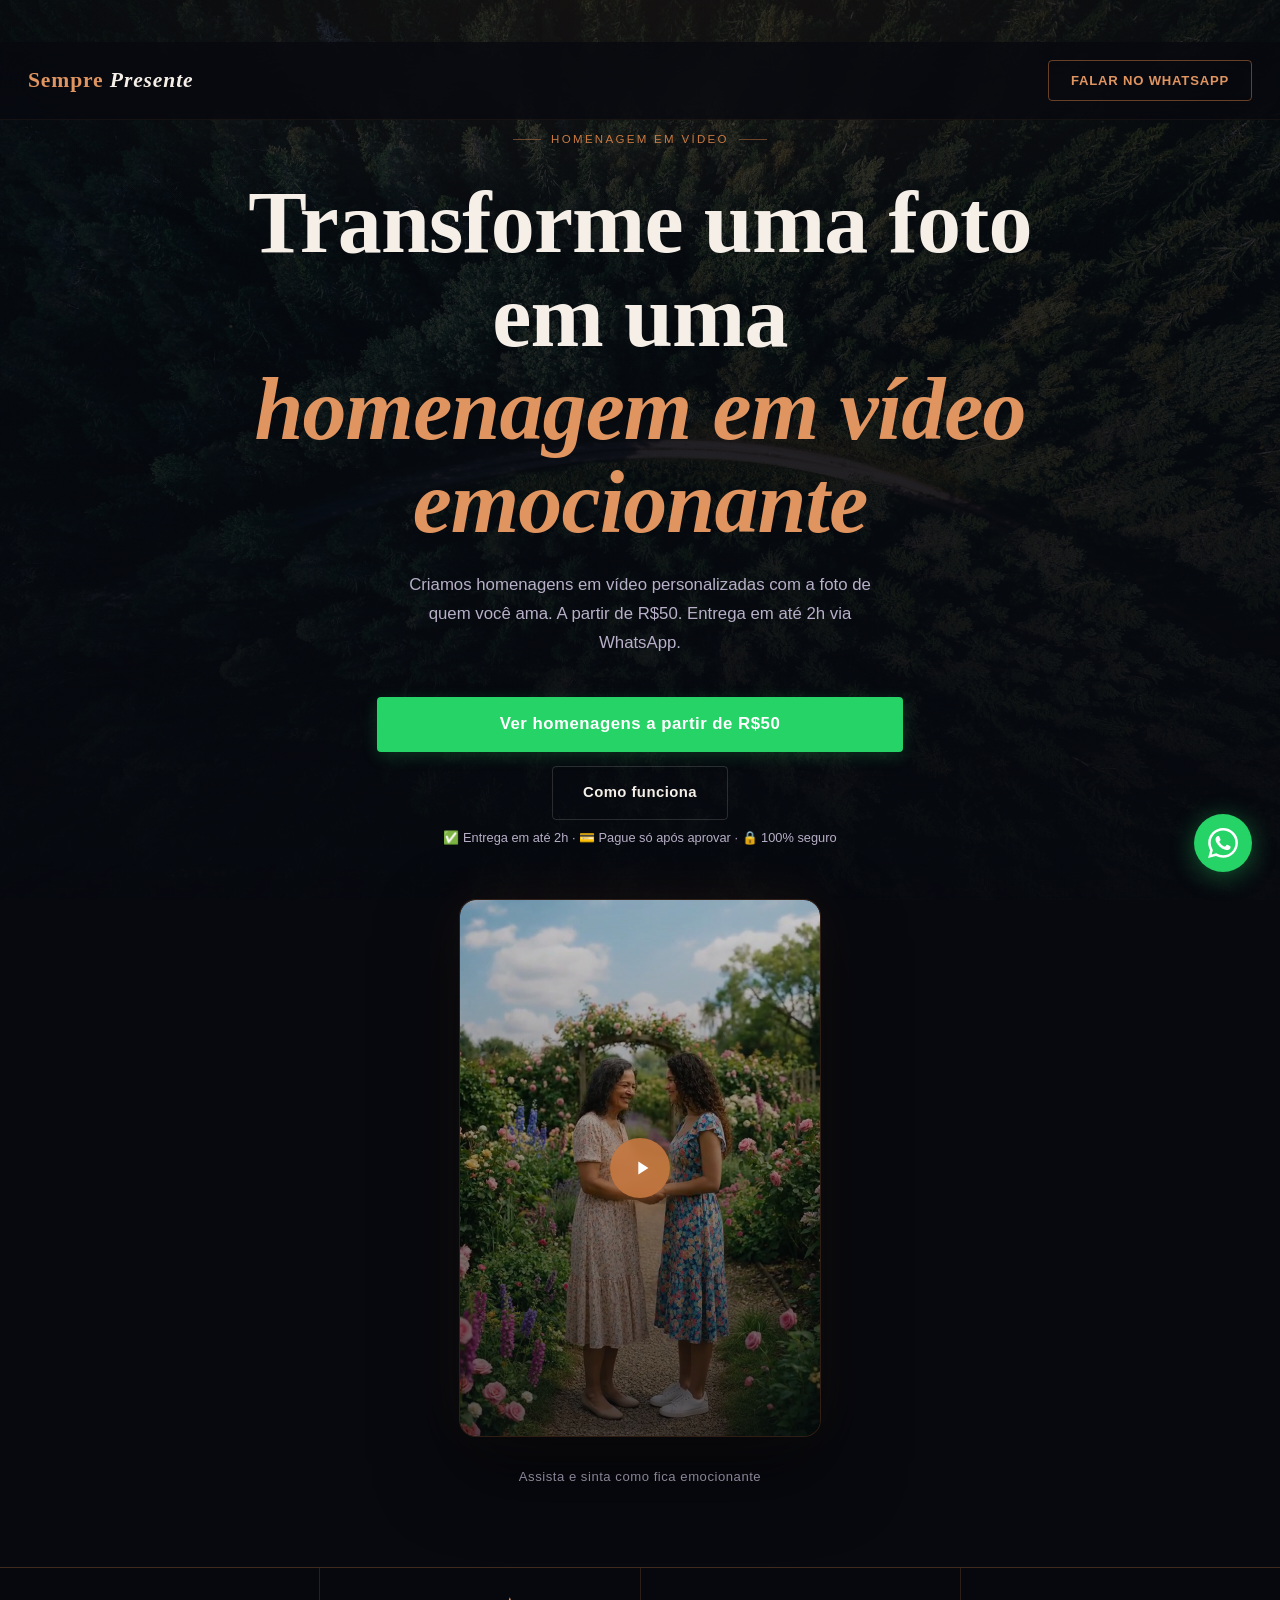
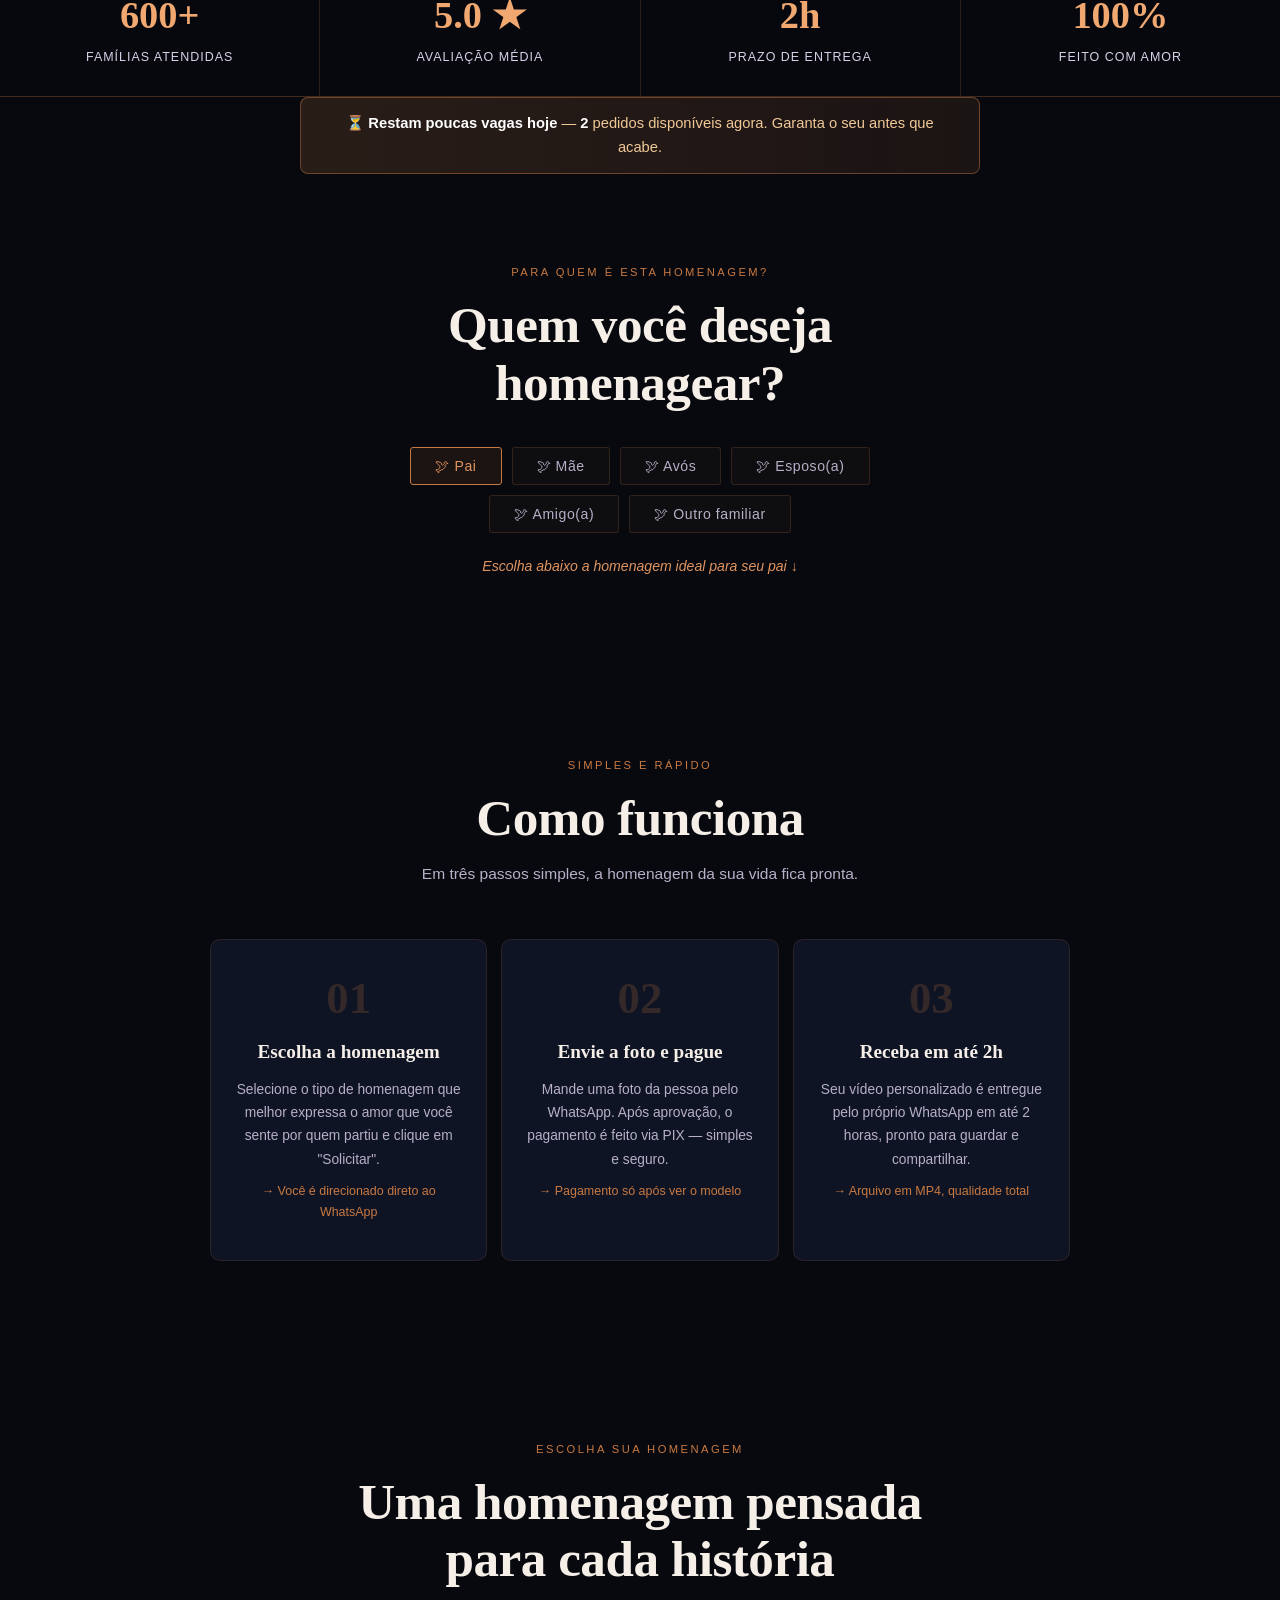
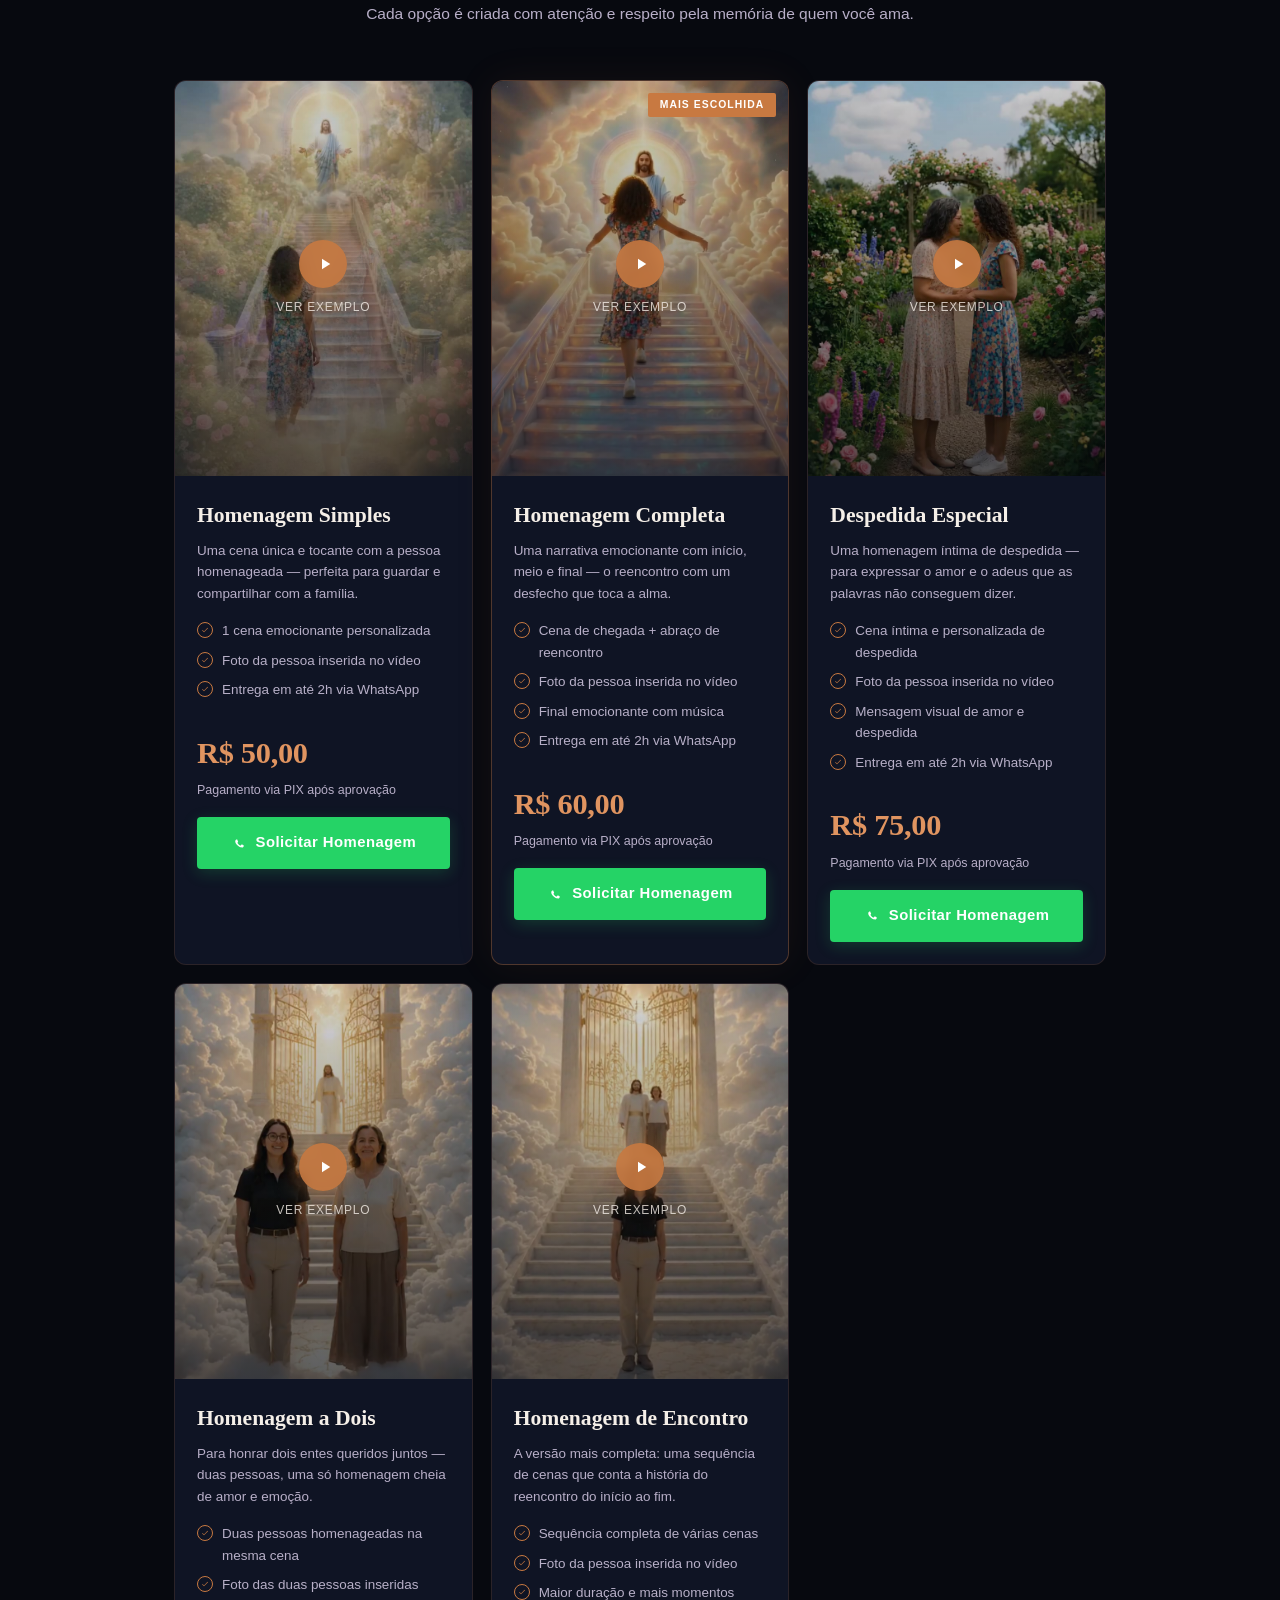
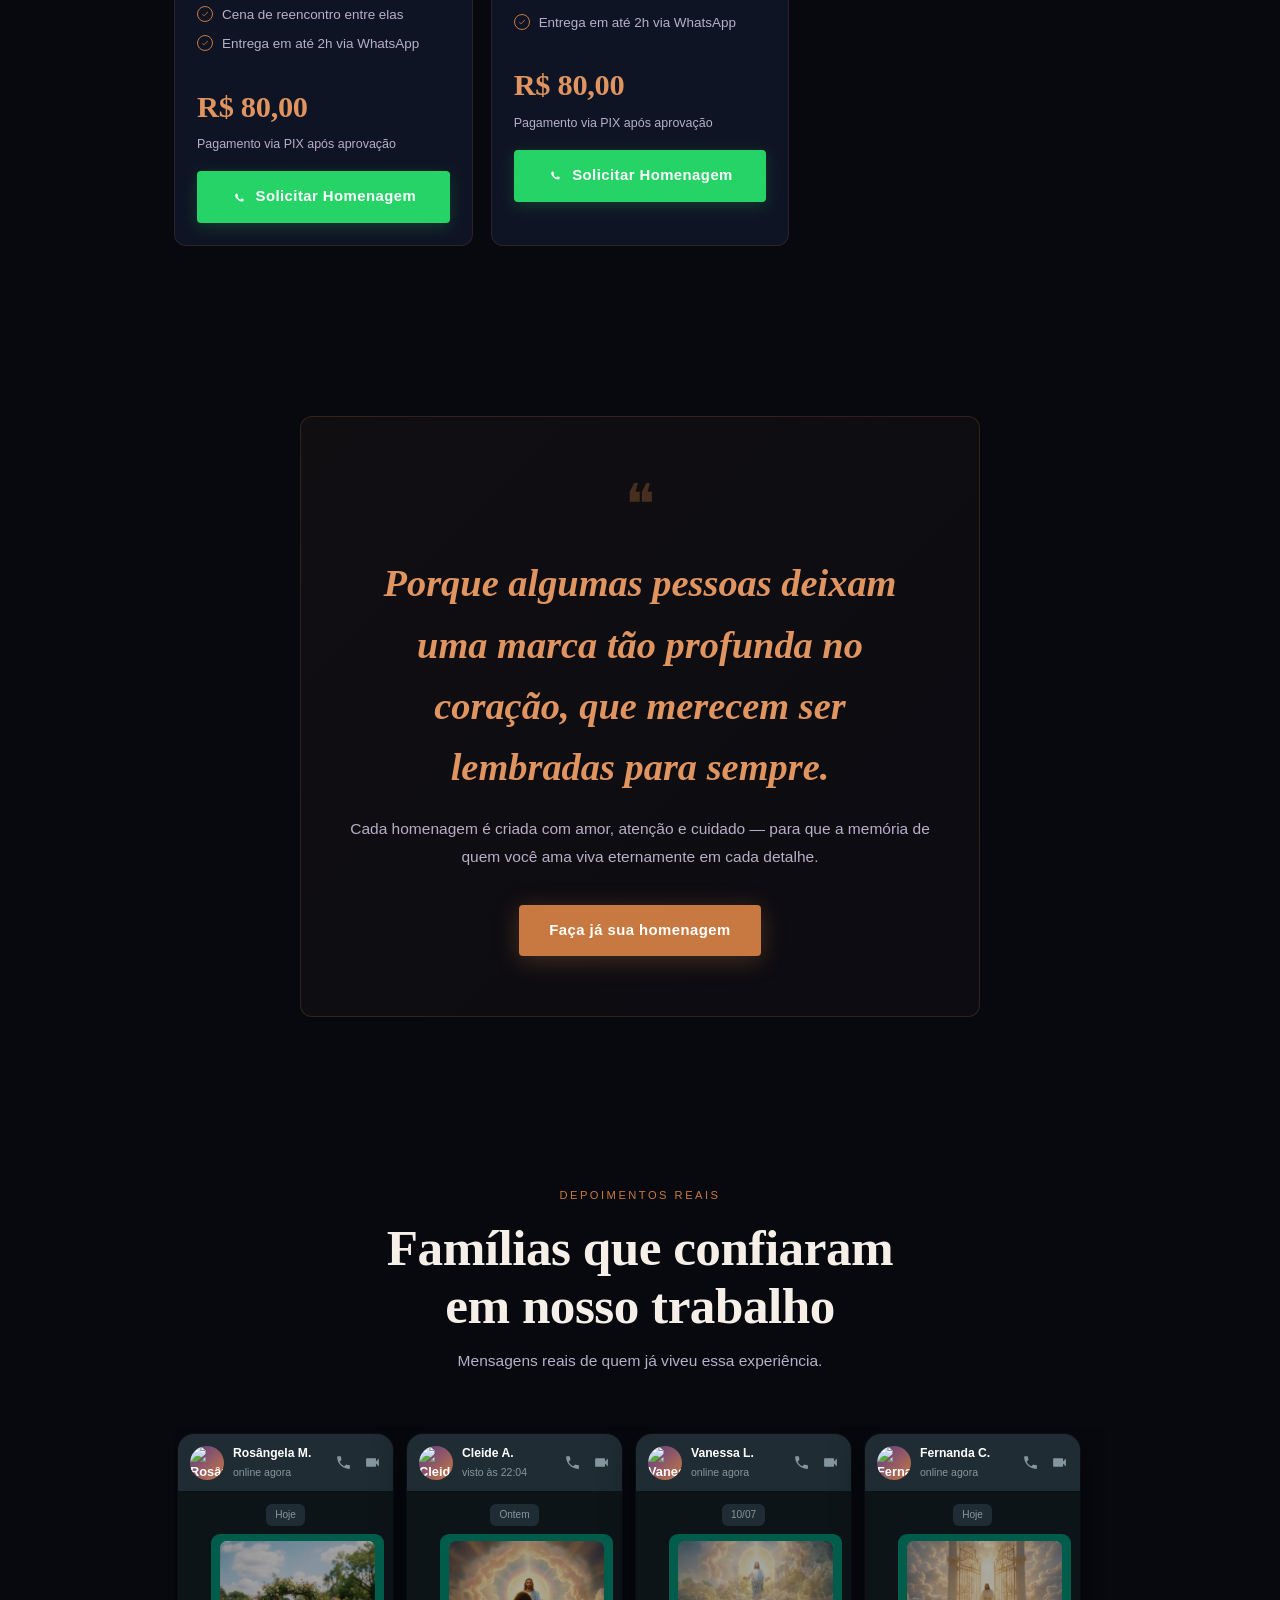
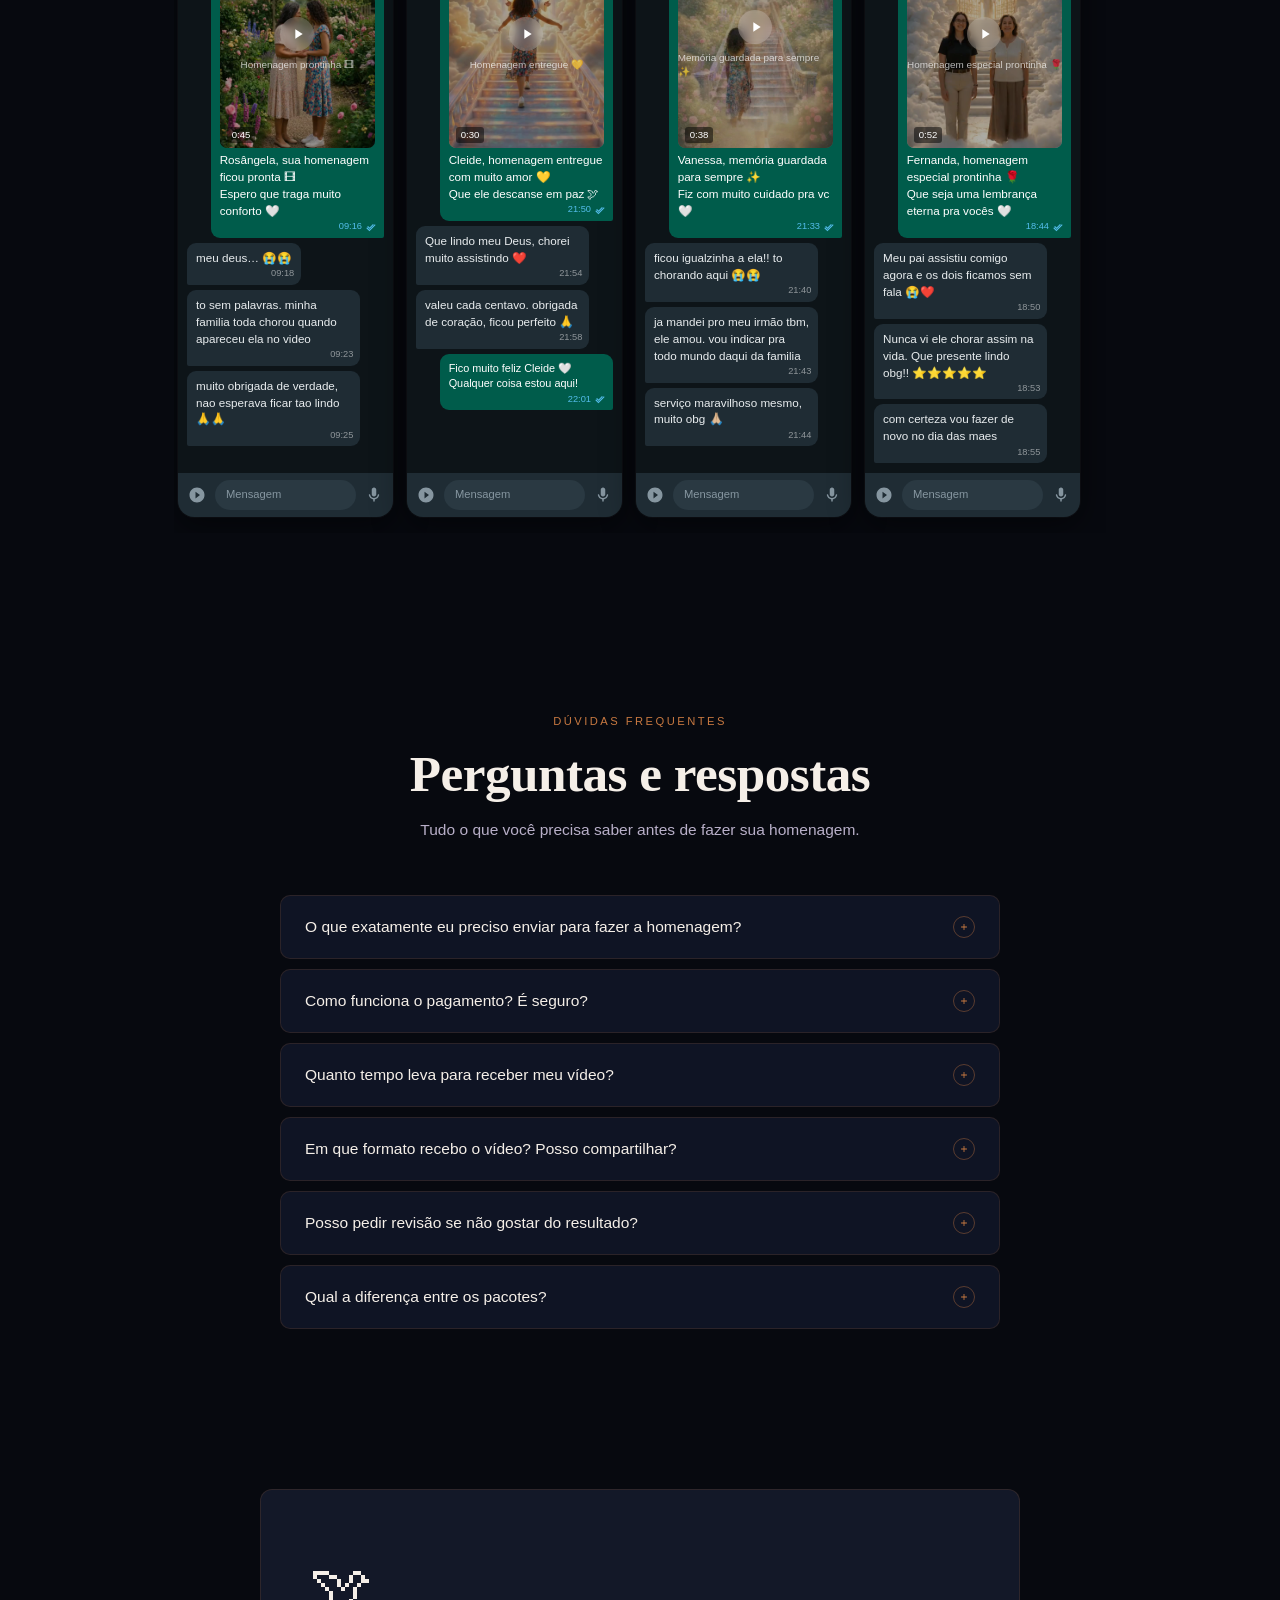
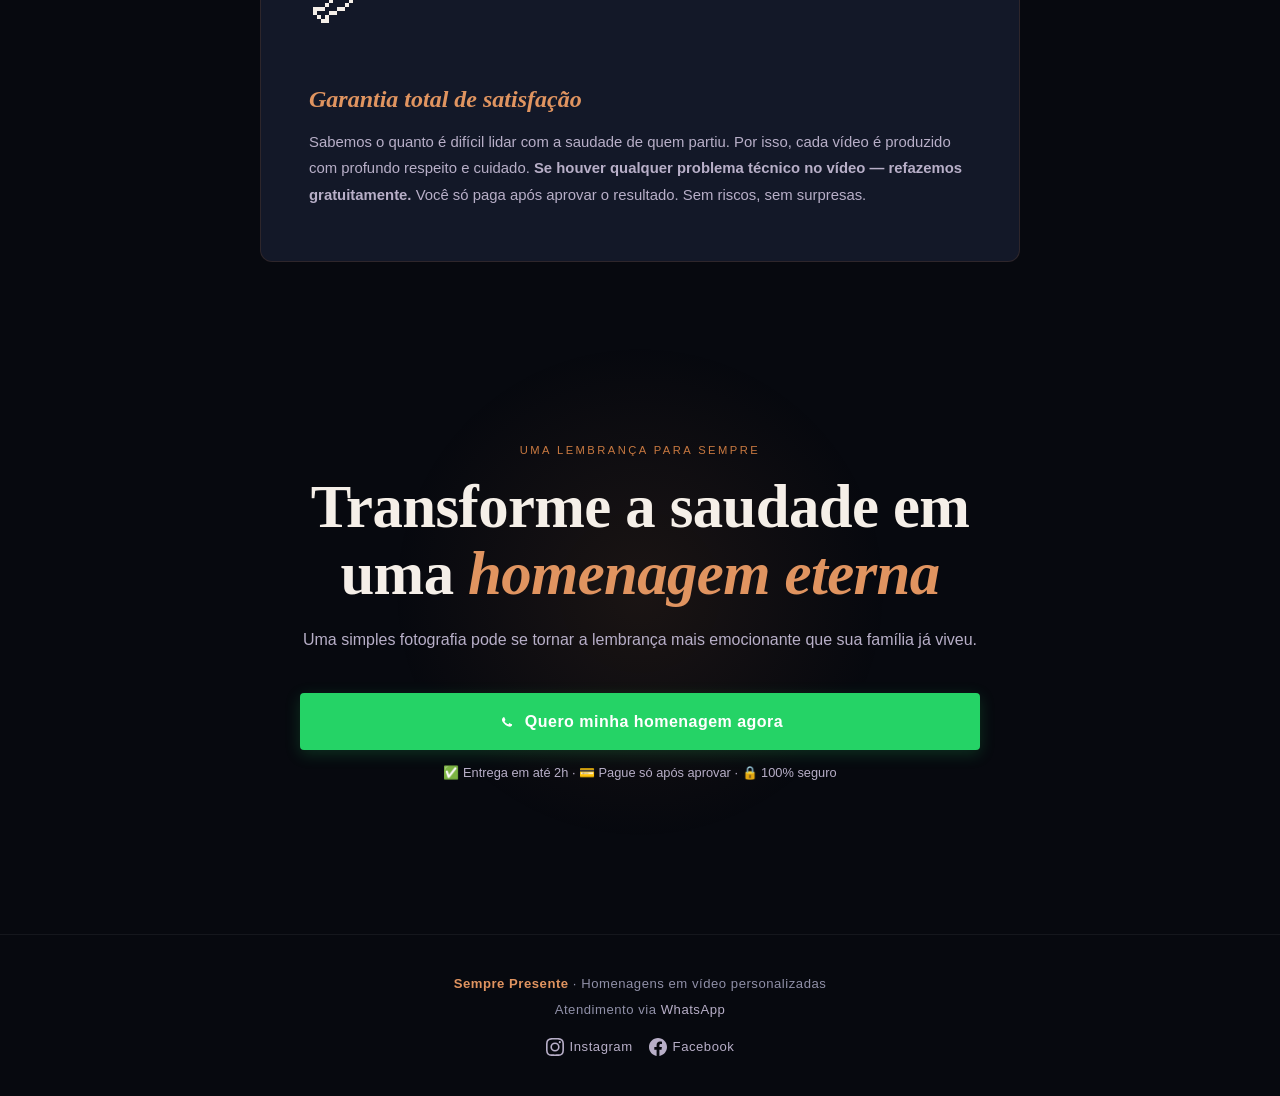
==== index.html @ eb13ff19 "Update site" ====
<!DOCTYPE html>
<html lang="pt-BR">
<head>
  <meta charset="UTF-8" />
  <meta name="viewport" content="width=device-width, initial-scale=1.0" />
  <title>Sempre Presente · Homenagens em Vídeo Personalizadas</title>
  <meta name="description" content="Transforme a saudade em uma homenagem em vídeo única e emocionante. Entregamos em até 2h via WhatsApp. Mais de 600 famílias atendidas. A partir de R$50." />

  <!-- Open Graph -->
  <meta property="og:type" content="website" />
  <meta property="og:url" content="https://iahomenagem.com.br/" />
  <meta property="og:title" content="Sempre Presente · Homenagens em Vídeo" />
  <meta property="og:description" content="Criamos homenagens em vídeo personalizadas para honrar quem você ama. Entrega em até 2h. A partir de R$50." />
  <meta property="og:image" content="https://iahomenagem.com.br/poster-hero.jpg" />
  <meta name="twitter:card" content="summary_large_image" />
  <meta property="og:locale" content="pt_BR" />
  <link rel="canonical" href="https://iahomenagem.com.br/" />
  <script type="application/ld+json">
  {
    "@context": "https://schema.org",
    "@type": "Service",
    "name": "Sempre Presente — Homenagens em Vídeo",
    "url": "https://iahomenagem.com.br/",
    "description": "Criamos homenagens em vídeo personalizadas com a foto de quem você ama. Entrega em até 2h via WhatsApp. A partir de R$25.",
    "provider": {
      "@type": "LocalBusiness",
      "name": "Sempre Presente",
      "url": "https://iahomenagem.com.br/",
      "telephone": "+5531973387655",
      "sameAs": [
        "https://www.instagram.com/iahomenagens",
        "https://www.facebook.com/share/1CLXRK8TRx/"
      ]
    },
    "areaServed": { "@type": "Country", "name": "BR" },
    "offers": {
      "@type": "AggregateOffer",
      "priceCurrency": "BRL",
      "lowPrice": "50",
      "highPrice": "40",
      "offerCount": "5"
    },
    "aggregateRating": {
      "@type": "AggregateRating",
      "ratingValue": "5.0",
      "reviewCount": "600"
    }
  }
  </script>
  <meta name="theme-color" content="#07090f" />

  <!-- Favicon SVG inline -->
  <link rel="icon" href="data:image/svg+xml,<svg xmlns='http://www.w3.org/2000/svg' viewBox='0 0 100 100'><text y='.9em' font-size='90'>🕊</text></svg>" />

  <!-- Fonts (auto-hospedadas, sem dependência externa) -->
  <link rel="stylesheet" href="fonts/fonts.css" />

  <style>
    *, *::before, *::after { box-sizing: border-box; margin: 0; padding: 0; }

    :root {
      --copper: #c87941;
      --copper-light: #e09460;
      --cream: #f5efe8;
      --muted: #b8afc8;
      --bg: #07090f;
      --card: #0f1424;
      --card2: #131828;
      --border: rgba(200,121,65,.15);
      --green: #25d366;
    }

    html { scroll-behavior: smooth; }

    body {
      background: var(--bg);
      color: var(--cream);
      font-family: 'DM Sans', sans-serif;
      line-height: 1.6;
      overflow-x: hidden;
    }

    /* ── BACKGROUND ── */
    body::before {
      content: '';
      position: fixed;
      inset: 0;
      background-image: url('bg-dawn.jpg');
      background-size: cover;
      background-position: center top;
      background-repeat: no-repeat;
      opacity: .45;
      pointer-events: none;
      z-index: 0;
    }

    body::after {
      content: '';
      position: fixed;
      inset: 0;
      background:
        radial-gradient(ellipse 100% 50% at 50% 0%, rgba(200,121,65,.08) 0%, transparent 60%),
        linear-gradient(to bottom, rgba(7,9,15,.35) 0%, rgba(7,9,15,.70) 50%, rgba(7,9,15,.92) 100%);
      pointer-events: none;
      z-index: 0;
    }

    @media (prefers-reduced-motion: reduce) {
      body::before { opacity: .3; }
      .fade-up { opacity: 1 !important; transform: none !important; transition: none !important; }
      canvas#bg-canvas { display: none; }
    }

    canvas#bg-canvas {
      position: fixed;
      inset: 0;
      z-index: 0;
      pointer-events: none;
      opacity: .6;
    }

    section, nav, footer { position: relative; z-index: 1; }

    .container { max-width: 980px; margin: 0 auto; padding: 0 24px; }

    /* ── NAV ── */
    nav {
      position: fixed;
      top: 42px; left: 0; right: 0;
      z-index: 100;
      padding: 18px 28px;
      display: flex;
      align-items: center;
      justify-content: space-between;
      background: rgba(7,9,15,.75);
      backdrop-filter: blur(20px);
      border-bottom: 1px solid rgba(200,121,65,.08);
    }

    .nav-logo {
      font-family: 'Cormorant Garamond', serif;
      font-size: 1.35rem;
      font-weight: 600;
      color: var(--copper-light);
      letter-spacing: .04em;
    }

    .nav-logo span { font-style: italic; color: var(--cream); }

    .nav-cta {
      background: transparent;
      color: var(--copper-light);
      border: 1.5px solid rgba(200,121,65,.5);
      font-weight: 600;
      font-size: .82rem;
      padding: 9px 22px;
      border-radius: 4px;
      text-decoration: none;
      letter-spacing: .06em;
      text-transform: uppercase;
      transition: all .2s;
      font-family: 'DM Sans', sans-serif;
    }

    .nav-cta:hover { background: var(--copper); color: #fff; border-color: var(--copper); }

    /* ── HERO ── */
    #hero {
      min-height: 100vh;
      display: flex;
      flex-direction: column;
      align-items: center;
      justify-content: center;
      text-align: center;
      padding: 130px 24px 80px;
    }

    .eyebrow {
      display: inline-flex;
      align-items: center;
      gap: 10px;
      font-size: .72rem;
      font-weight: 500;
      letter-spacing: .2em;
      text-transform: uppercase;
      color: var(--copper);
      margin-bottom: 28px;
    }

    .eyebrow::before, .eyebrow::after {
      content: '';
      width: 28px; height: 1px;
      background: var(--copper);
      opacity: .5;
    }

    #hero h1 {
      font-family: 'Cormorant Garamond', serif;
      font-size: clamp(3rem, 8vw, 5.5rem);
      font-weight: 700;
      line-height: 1.06;
      max-width: 820px;
      color: var(--cream);
      letter-spacing: -.01em;
    }

    #hero h1 em { font-style: italic; color: var(--copper-light); }

    #hero .subtitle {
      margin-top: 22px;
      color: var(--muted);
      font-size: 1.05rem;
      max-width: 480px;
      font-weight: 300;
      line-height: 1.7;
    }

    .hero-actions {
      display: flex;
      gap: 14px;
      flex-wrap: wrap;
      justify-content: center;
      margin-top: 40px;
    }

    .btn {
      display: inline-flex;
      align-items: center;
      gap: 8px;
      padding: 14px 30px;
      border-radius: 4px;
      font-size: .93rem;
      font-weight: 600;
      cursor: pointer;
      text-decoration: none;
      text-align: center;
      transition: all .22s;
      border: none;
      font-family: 'DM Sans', sans-serif;
      letter-spacing: .03em;
    }

    .btn-primary {
      background: var(--copper);
      color: #fff;
      box-shadow: 0 4px 24px rgba(200,121,65,.3);
    }

    .btn-primary:hover {
      background: var(--copper-light);
      transform: translateY(-2px);
      box-shadow: 0 8px 32px rgba(200,121,65,.45);
    }

    .btn-ghost {
      background: transparent;
      color: var(--cream);
      border: 1px solid rgba(245,239,232,.15);
    }

    .btn-ghost:hover {
      border-color: var(--copper);
      color: var(--copper-light);
      transform: translateY(-2px);
    }

    .btn-green {
      background: var(--green);
      color: #fff;
      width: 100%;
      justify-content: center;
      box-shadow: 0 4px 16px rgba(37,211,102,.2);
    }

    .btn-green:hover { filter: brightness(1.1); transform: translateY(-2px); }

    /* ── HERO VIDEO ── */
    .hero-video-wrap {
      position: relative;
      width: 100%;
      max-width: 360px;
      margin: 52px auto 16px;
      border-radius: 16px;
      overflow: hidden;
      cursor: pointer;
      box-shadow:
        0 0 0 1px rgba(200,121,65,.2),
        0 32px 80px rgba(0,0,0,.6),
        0 0 60px rgba(200,121,65,.1);
      transition: transform .3s, box-shadow .3s;
    }

    .hero-video-wrap:hover {
      transform: scale(1.02);
      box-shadow:
        0 0 0 1px rgba(200,121,65,.35),
        0 40px 100px rgba(0,0,0,.7),
        0 0 80px rgba(200,121,65,.18);
    }

    .hero-video-wrap video { width: 100%; display: block; border-radius: 16px; }

    /* ── VIDEO PLAYER ── */
    .pkg-video-wrap, .hero-video-wrap { position: relative; }

    .vid-overlay {
      position: absolute;
      inset: 0;
      display: flex;
      flex-direction: column;
      align-items: center;
      justify-content: center;
      background: linear-gradient(to top, rgba(7,9,15,.65) 0%, rgba(0,0,0,.15) 100%);
      border-radius: inherit;
      transition: opacity .3s;
    }

    .pkg-video-wrap.playing .vid-overlay,
    .hero-video-wrap.playing .vid-overlay { opacity: 0; pointer-events: none; }

    .play-btn {
      width: 60px; height: 60px;
      background: rgba(200,121,65,.9);
      border-radius: 50%;
      display: flex; align-items: center; justify-content: center;
      box-shadow: 0 4px 24px rgba(200,121,65,.5);
      transition: transform .2s, background .2s;
      backdrop-filter: blur(4px);
    }

    .play-btn:hover { background: var(--copper-light); transform: scale(1.1); }
    .play-btn svg { width: 22px; height: 22px; fill: #fff; margin-left: 3px; }
    .pkg-video-wrap .play-btn { width: 48px; height: 48px; }
    .pkg-video-wrap .play-btn svg { width: 18px; }

    .vid-label-text {
      color: rgba(245,239,232,.8);
      font-size: .75rem;
      margin-top: 10px;
      font-weight: 500;
      letter-spacing: .06em;
      text-transform: uppercase;
    }

    .video-caption { color: var(--muted); font-size: .82rem; margin-top: 14px; letter-spacing: .04em; }

    /* ── STATS ── */
    .stats-bar {
      display: flex;
      align-items: center;
      justify-content: center;
      flex-wrap: wrap;
      border-top: 1px solid rgba(200,121,65,.3);
      border-bottom: 1px solid rgba(200,121,65,.3);
      background: rgba(7,9,15,.85);
    }

    .stat-item {
      flex: 1;
      min-width: 120px;
      padding: 28px 20px;
      text-align: center;
      border-right: 1px solid rgba(200,121,65,.2);
    }

    .stat-item:last-child { border-right: none; }

    .stat-num {
      font-family: 'Cormorant Garamond', serif;
      font-size: 2.4rem;
      font-weight: 700;
      color: #f0a870;
      display: block;
      line-height: 1;
      margin-bottom: 8px;
    }

    .stat-label { font-size: .78rem; color: #d8d0e8; letter-spacing: .08em; text-transform: uppercase; font-weight: 500; }

    /* ── SECTION LABELS ── */
    .s-label {
      font-size: .7rem;
      font-weight: 500;
      letter-spacing: .22em;
      text-transform: uppercase;
      color: var(--copper);
      margin-bottom: 14px;
      display: block;
    }

    .s-title {
      font-family: 'Cormorant Garamond', serif;
      font-size: clamp(2rem, 5vw, 3.2rem);
      font-weight: 700;
      color: var(--cream);
      line-height: 1.12;
      letter-spacing: -.01em;
    }

    .s-sub {
      color: var(--muted);
      font-size: .97rem;
      margin-top: 14px;
      font-weight: 300;
      line-height: 1.7;
    }

    /* ── WHO ── */
    #quem { padding: 90px 24px; text-align: center; }

    .cat-grid {
      display: flex;
      flex-wrap: wrap;
      justify-content: center;
      gap: 10px;
      max-width: 560px;
      margin: 36px auto 0;
    }

    .cat-btn {
      border: 1px solid rgba(200,121,65,.2);
      background: rgba(200,121,65,.04);
      color: var(--muted);
      border-radius: 3px;
      padding: 10px 24px;
      font-size: .88rem;
      font-weight: 500;
      cursor: pointer;
      display: flex; align-items: center; gap: 7px;
      transition: all .2s;
      font-family: 'DM Sans', sans-serif;
      letter-spacing: .04em;
    }

    .cat-btn:hover, .cat-btn.active {
      border-color: var(--copper);
      background: rgba(200,121,65,.1);
      color: var(--copper-light);
    }

    .cat-hint {
      margin-top: 22px;
      font-size: .88rem;
      color: var(--copper-light);
      font-style: italic;
      min-height: 1.4em;
      transition: opacity .3s;
    }

    /* ── URGENCY ── */
    .urgency-bar {
      background: linear-gradient(90deg, rgba(200,121,65,.18), rgba(200,121,65,.10));
      border: 1px solid rgba(200,121,65,.45);
      border-radius: 8px;
      padding: 14px 24px;
      text-align: center;
      margin: 0 24px 0;
      max-width: 680px;
      margin-left: auto;
      margin-right: auto;
    }

    .urgency-bar p {
      font-size: .92rem;
      color: #f0c898;
      font-weight: 500;
    }

    .urgency-bar p span { color: #ffffff; font-weight: 700; }

    /* ── PACKAGES ── */
    #homenagens { padding: 90px 24px; }

    .packages-grid {
      display: grid;
      grid-template-columns: repeat(auto-fit, minmax(255px, 1fr));
      gap: 18px;
      max-width: 980px;
      margin: 52px auto 0;
    }

    .pkg-card {
      background: var(--card);
      border: 1px solid var(--border);
      border-radius: 12px;
      overflow: hidden;
      display: flex; flex-direction: column;
      transition: all .3s;
      position: relative;
    }

    .pkg-card:hover {
      transform: translateY(-5px);
      box-shadow: 0 20px 60px rgba(0,0,0,.5), 0 0 0 1px rgba(200,121,65,.25);
      border-color: rgba(200,121,65,.3);
    }

    .pkg-card.featured {
      border-color: rgba(200,121,65,.35);
      box-shadow: 0 0 40px rgba(200,121,65,.08);
    }

    .pkg-badge {
      position: absolute;
      top: 12px; right: 12px;
      background: var(--copper);
      color: #fff;
      font-size: .65rem;
      font-weight: 600;
      letter-spacing: .1em;
      text-transform: uppercase;
      padding: 4px 12px;
      border-radius: 2px;
      z-index: 2;
    }

    .pkg-video-wrap {
      width: 100%;
      aspect-ratio: 3/4;
      overflow: hidden;
      cursor: pointer;
    }

    .pkg-video-wrap video {
      width: 100%; height: 100%;
      object-fit: cover;
      display: block;
      transition: transform .4s;
    }

    .pkg-card:hover .pkg-video-wrap video { transform: scale(1.04); }

    .pkg-body { padding: 22px; flex: 1; display: flex; flex-direction: column; }

    .pkg-body h3 {
      font-family: 'Cormorant Garamond', serif;
      font-size: 1.35rem;
      font-weight: 700;
      margin-bottom: 7px;
      color: var(--cream);
    }

    .pkg-body .desc { color: var(--muted); font-size: .84rem; margin-bottom: 16px; font-weight: 300; line-height: 1.6; }

    .features { list-style: none; margin-bottom: 20px; }

    .features li {
      font-size: .84rem;
      color: #b8b0c8;
      display: flex; align-items: flex-start; gap: 9px;
      margin-bottom: 8px;
    }

    .check-icon {
      width: 16px; height: 16px;
      border: 1.5px solid var(--copper);
      border-radius: 50%;
      display: flex; align-items: center; justify-content: center;
      flex-shrink: 0;
      margin-top: 2px;
    }

    .check-icon svg { width: 8px; height: 8px; fill: var(--copper); }

    .price {
      font-family: 'Cormorant Garamond', serif;
      font-size: 1.9rem;
      font-weight: 700;
      color: var(--copper-light);
      margin-bottom: 4px;
      letter-spacing: -.01em;
    }

    .price span { font-size: 1.9rem !important; font-weight: 700 !important; color: var(--copper-light) !important; vertical-align: baseline !important; }

    .price-old {
      font-size: 1rem;
      color: var(--muted);
      text-decoration: line-through;
      margin-bottom: 2px;
    }

    .promo-badge {
      display: inline-block;
      background: #e53e3e;
      color: #fff;
      font-size: .7rem;
      font-weight: 700;
      letter-spacing: .05em;
      padding: 2px 8px;
      border-radius: 4px;
      margin-bottom: 6px;
      text-transform: uppercase;
    }

    .price-note { font-size: .78rem; color: var(--muted); margin-bottom: 16px; }

    /* ── PROMO BAR ── */
    .promo-bar {
      background: linear-gradient(90deg, #c0392b, #e74c3c);
      color: #fff;
      text-align: center;
      padding: 10px 16px;
      font-size: .88rem;
      font-weight: 600;
      letter-spacing: .02em;
      position: sticky;
      top: 0;
      z-index: 200;
    }
    .promo-bar span { font-weight: 800; text-decoration: underline; }

    /* ── PROMISE ── */
    #promessa { padding: 80px 24px; }

    .promise-box {
      border: 1px solid rgba(200,121,65,.2);
      border-radius: 12px;
      padding: 60px 48px;
      max-width: 680px;
      margin: 0 auto;
      text-align: center;
      background: linear-gradient(135deg, rgba(200,121,65,.05), rgba(201,123,123,.03));
    }

    .promise-box .ornament {
      font-family: 'Cormorant Garamond', serif;
      font-size: 3.5rem;
      color: var(--copper);
      opacity: .3;
      line-height: 1;
      margin-bottom: 20px;
    }

    .promise-box h2 {
      font-family: 'Cormorant Garamond', serif;
      font-size: clamp(1.6rem, 4vw, 2.4rem);
      font-weight: 700;
      color: var(--copper-light);
      font-style: italic;
      margin-bottom: 16px;
    }

    .promise-box p { color: var(--muted); font-size: .97rem; margin-bottom: 34px; line-height: 1.8; font-weight: 300; }

    /* ── TESTIMONIALS ── */
    #depoimentos { padding: 90px 24px; }

    .testi-track {
      display: flex;
      gap: 14px;
      overflow-x: auto;
      padding: 8px 4px 16px;
      scroll-snap-type: x mandatory;
      -webkit-overflow-scrolling: touch;
      max-width: 980px;
      margin: 52px auto 0;
    }

    .testi-track::-webkit-scrollbar { height: 2px; }
    .testi-track::-webkit-scrollbar-track { background: rgba(255,255,255,.03); }
    .testi-track::-webkit-scrollbar-thumb { background: var(--copper); border-radius: 2px; }

    /* ── WA MOCKUP ── */
    .wa-mock {
      background: #0b1114;
      border-radius: 16px;
      overflow: hidden;
      flex: 0 0 215px;
      scroll-snap-align: start;
      display: flex; flex-direction: column;
      font-family: 'Segoe UI', sans-serif;
      box-shadow: 0 8px 32px rgba(0,0,0,.5), 0 0 0 1px rgba(255,255,255,.04);
      transition: transform .3s;
    }

    .wa-mock:hover { transform: translateY(-4px); }

    .wa-header {
      background: #1f2c34;
      padding: 10px 12px;
      display: flex; align-items: center; gap: 9px;
    }

    .wa-avatar {
      width: 34px; height: 34px;
      border-radius: 50%;
      background: linear-gradient(135deg, #5a3a8a, #c87941);
      display: flex; align-items: center; justify-content: center;
      font-size: .8rem; font-weight: 700; color: #fff;
      flex-shrink: 0;
      overflow: hidden;
    }
    .wa-avatar img { width: 100%; height: 100%; object-fit: cover; display: block; }

    .wa-header-info { flex: 1; min-width: 0; }
    .wa-name { font-size: .76rem; font-weight: 700; color: #fff; white-space: nowrap; overflow: hidden; text-overflow: ellipsis; }
    .wa-status { font-size: .66rem; color: #8696a0; }
    .wa-header-icons { display: flex; gap: 12px; }
    .wa-header-icons svg { width: 17px; height: 17px; fill: #8696a0; }

    .wa-body {
      background: #0d1418;
      flex: 1;
      padding: 10px 9px;
      display: flex; flex-direction: column;
      gap: 5px;
    }

    .wa-date-divider {
      text-align: center;
      font-size: .63rem;
      color: #8696a0;
      background: #1f2c34;
      border-radius: 6px;
      padding: 3px 9px;
      align-self: center;
      margin: 3px 0;
    }

    .wa-bubble {
      max-width: 88%;
      padding: 7px 9px 18px;
      border-radius: 9px;
      font-size: .73rem;
      line-height: 1.45;
      position: relative;
      word-break: break-word;
    }

    .wa-bubble.sent { background: #005c4b; color: #fff; align-self: flex-end; border-bottom-right-radius: 2px; }
    .wa-bubble.recv { background: #1f2c34; color: #e9edef; align-self: flex-start; border-bottom-left-radius: 2px; }

    .wa-time {
      position: absolute;
      bottom: 4px; right: 7px;
      font-size: .58rem;
      color: rgba(255,255,255,.5);
      display: flex; align-items: center; gap: 2px;
    }

    .wa-bubble.sent .wa-time { color: #53bdeb; }
    .wa-check { width: 13px; height: 13px; fill: #53bdeb; }

    .wa-video-thumb {
      width: 100%;
      aspect-ratio: 9/12;
      background: #1a2a35;
      background-size: cover;
      background-position: center;
      border-radius: 7px;
      display: flex; flex-direction: column;
      align-items: center; justify-content: center;
      margin-bottom: 4px;
      position: relative;
      overflow: hidden;
    }

    .wa-video-thumb::after {
      content: '';
      position: absolute;
      inset: 0;
      background: rgba(0,0,0,.32);
      border-radius: 7px;
    }

    .wa-video-thumb .play-icon,
    .wa-video-thumb .vid-label,
    .wa-video-thumb .vid-duration { position: relative; z-index: 1; }

    .wa-video-thumb .play-icon {
      width: 34px; height: 34px;
      background: rgba(255,255,255,.2);
      border-radius: 50%;
      display: flex; align-items: center; justify-content: center;
      backdrop-filter: blur(4px);
    }

    .wa-video-thumb .play-icon svg { width: 16px; height: 16px; fill: #fff; margin-left: 2px; }
    .wa-video-thumb .vid-label { font-size: .62rem; color: rgba(255,255,255,.7); margin-top: 7px; }
    .wa-video-thumb .vid-duration {
      position: absolute; bottom: 5px; left: 7px;
      font-size: .6rem; color: #fff;
      background: rgba(0,0,0,.5); padding: 1px 5px; border-radius: 3px;
      z-index: 1;
    }

    .wa-footer {
      background: #1f2c34;
      padding: 7px 10px;
      display: flex; align-items: center; gap: 9px;
    }

    .wa-footer svg { width: 18px; height: 18px; fill: #8696a0; }
    .wa-input-bar {
      flex: 1; background: #2a3942;
      border-radius: 18px; padding: 6px 11px;
      font-size: .7rem; color: #8696a0;
    }

    /* ── HOW IT WORKS ── */
    #como { padding: 90px 24px; }

    .steps {
      display: grid;
      grid-template-columns: repeat(auto-fit, minmax(220px, 1fr));
      gap: 14px;
      max-width: 860px;
      margin: 52px auto 0;
    }

    .step {
      background: var(--card);
      border: 1px solid var(--border);
      border-radius: 10px;
      padding: 36px 24px;
      transition: all .3s;
      text-align: center;
    }

    .step:hover {
      border-color: rgba(200,121,65,.3);
      transform: translateY(-3px);
      box-shadow: 0 12px 40px rgba(0,0,0,.4);
    }

    .step-num {
      font-family: 'Cormorant Garamond', serif;
      font-size: 2.8rem;
      font-weight: 700;
      color: rgba(200,121,65,.2);
      line-height: 1;
      margin-bottom: 16px;
    }

    .step h3 {
      font-family: 'Cormorant Garamond', serif;
      font-size: 1.2rem;
      font-weight: 700;
      color: var(--cream);
      margin-bottom: 10px;
    }

    .step p { font-size: .86rem; color: var(--muted); line-height: 1.7; font-weight: 300; }
    .step .step-detail { margin-top: 10px; font-size: .78rem; color: var(--copper); font-weight: 500; }

    /* ── FAQ ── */
    #faq { padding: 90px 24px; }

    .faq-list {
      max-width: 720px;
      margin: 52px auto 0;
      display: flex;
      flex-direction: column;
      gap: 10px;
    }

    .faq-item {
      background: var(--card);
      border: 1px solid var(--border);
      border-radius: 10px;
      overflow: hidden;
      transition: border-color .2s;
    }

    .faq-item.open { border-color: rgba(200,121,65,.3); }

    .faq-q {
      width: 100%;
      background: none;
      border: none;
      color: var(--cream);
      font-family: 'DM Sans', sans-serif;
      font-size: .97rem;
      font-weight: 500;
      padding: 20px 24px;
      text-align: left;
      cursor: pointer;
      display: flex;
      align-items: center;
      justify-content: space-between;
      gap: 12px;
      transition: color .2s;
    }

    .faq-item.open .faq-q { color: var(--copper-light); }

    .faq-icon {
      width: 22px; height: 22px;
      border: 1.5px solid rgba(200,121,65,.4);
      border-radius: 50%;
      display: flex; align-items: center; justify-content: center;
      flex-shrink: 0;
      transition: transform .3s, border-color .2s;
    }

    .faq-item.open .faq-icon { transform: rotate(45deg); border-color: var(--copper); }
    .faq-icon svg { width: 10px; height: 10px; fill: var(--copper); }

    .faq-a {
      max-height: 0;
      overflow: hidden;
      transition: max-height .35s ease, padding .35s;
      padding: 0 24px;
    }

    .faq-item.open .faq-a { max-height: 300px; padding: 0 24px 20px; }

    .faq-a p { color: var(--muted); font-size: .92rem; line-height: 1.75; font-weight: 300; }

    .faq-a strong { color: var(--copper-light); font-weight: 600; }

    /* ── GUARANTEE ── */
    #garantia { padding: 70px 24px; }

    .guarantee-inner {
      background: var(--card2);
      border: 1px solid rgba(200,121,65,.15);
      border-radius: 12px;
      padding: 52px 48px;
      max-width: 760px;
      margin: 0 auto;
      display: flex;
      align-items: center;
      gap: 36px;
      flex-wrap: wrap;
    }

    .guarantee-icon { font-size: 4rem; flex-shrink: 0; }

    .guarantee-text h3 {
      font-family: 'Cormorant Garamond', serif;
      font-size: 1.5rem;
      font-weight: 700;
      color: var(--copper-light);
      margin-bottom: 10px;
      font-style: italic;
    }

    .guarantee-text p { color: var(--muted); font-size: .93rem; line-height: 1.8; font-weight: 300; }

    /* ── CTA FINAL ── */
    #cta-final { padding: 110px 24px; text-align: center; }

    .cta-inner {
      max-width: 680px;
      margin: 0 auto;
      position: relative;
    }

    .cta-inner::before {
      content: '';
      position: absolute;
      top: -100px; left: 50%;
      transform: translateX(-50%);
      width: 500px; height: 500px;
      background: radial-gradient(circle, rgba(200,121,65,.1), transparent 70%);
      pointer-events: none;
      z-index: -1;
    }

    .cta-inner h2 {
      font-family: 'Cormorant Garamond', serif;
      font-size: clamp(2.2rem, 6vw, 3.8rem);
      font-weight: 700;
      line-height: 1.1;
      margin-bottom: 18px;
      letter-spacing: -.01em;
    }

    .cta-inner h2 em { font-style: italic; color: var(--copper-light); }
    .cta-inner p { color: var(--muted); margin-bottom: 40px; font-size: 1rem; font-weight: 300; line-height: 1.7; }

    /* ── FOOTER ── */
    footer {
      text-align: center;
      padding: 36px 24px;
      color: #9090a8;
      font-size: .82rem;
      border-top: 1px solid rgba(255,255,255,.06);
      letter-spacing: .04em;
      line-height: 2;
    }

    footer em { color: var(--copper-light); font-style: normal; font-weight: 600; }
    footer a { color: var(--muted); text-decoration: none; transition: color .2s; }
    footer a:hover { color: var(--copper-light); }
    .footer-social { display: flex; justify-content: center; gap: 16px; margin-top: 10px; }
    .footer-social a { display: inline-flex; align-items: center; gap: 6px; color: var(--muted); font-size: .82rem; text-decoration: none; transition: color .2s; }
    .footer-social a:hover { color: var(--copper-light); }
    .footer-social svg { width: 18px; height: 18px; fill: currentColor; }

    /* ── WA FAB ── */
    .whatsapp-fab {
      position: fixed;
      bottom: 28px; right: 28px;
      width: 58px; height: 58px;
      background: var(--green);
      border-radius: 50%;
      display: flex; align-items: center; justify-content: center;
      box-shadow: 0 4px 24px rgba(37,211,102,.4);
      z-index: 999;
      text-decoration: none;
      transition: transform .2s, box-shadow .2s;
    }

    .whatsapp-fab:hover { transform: scale(1.1); box-shadow: 0 8px 32px rgba(37,211,102,.55); }
    .whatsapp-fab svg { width: 30px; height: 30px; fill: #fff; }

    /* ── FADE UP ── */
    .fade-up {
      opacity: 0;
      transform: translateY(28px);
      transition: opacity .75s ease, transform .75s ease;
    }

    .fade-up.visible { opacity: 1; transform: none; }

    @media (max-width: 600px) {
      .packages-grid { grid-template-columns: 1fr; }
      .steps { grid-template-columns: 1fr; }
      .guarantee-inner { flex-direction: column; text-align: center; padding: 36px 24px; }
      .stat-item { min-width: 90px; padding: 20px 12px; }
      .promise-box { padding: 40px 24px; }
      nav { top: 64px; }
      #hero { padding-top: 160px; }
    }
  </style>
<!-- Microsoft Clarity -->
<script type="text/javascript">
    (function(c,l,a,r,i,t,y){
        c[a]=c[a]||function(){(c[a].q=c[a].q||[]).push(arguments)};
        t=l.createElement(r);t.async=1;t.src="https://www.clarity.ms/tag/"+i;
        y=l.getElementsByTagName(r)[0];y.parentNode.insertBefore(t,y);
    })(window, document, "clarity", "script", "xlkf55i3kk");
</script>
<!-- Google tag (gtag.js) -->
<script async src="https://www.googletagmanager.com/gtag/js?id=AW-18213792767"></script>
<script>
  window.dataLayer = window.dataLayer || [];
  function gtag(){dataLayer.push(arguments);}
  gtag('js', new Date());
  gtag('config', 'G-Y21HEMS63V');
  gtag('config', 'AW-18213792767');
</script>
<!-- End Google tag -->

<!-- Meta Pixel Code -->
<script>
!function(f,b,e,v,n,t,s)
{if(f.fbq)return;n=f.fbq=function(){n.callMethod?
n.callMethod.apply(n,arguments):n.queue.push(arguments)};
if(!f._fbq)f._fbq=n;n.push=n;n.loaded=!0;n.version='2.0';
n.queue=[];t=b.createElement(e);t.async=!0;
t.src=v;s=b.getElementsByTagName(e)[0];
s.parentNode.insertBefore(t,s)}(window, document,'script',
'https://connect.facebook.net/en_US/fbevents.js');
fbq('init', '987989720803245');
fbq('track', 'PageView');
</script>
<noscript><img height="1" width="1" style="display:none"
src="https://www.facebook.com/tr?id=987989720803245&ev=PageView&noscript=1"
/></noscript>
<!-- End Meta Pixel Code -->
</head>
<body>

<canvas id="bg-canvas"></canvas>

<!-- ── NAV ── -->
<nav>
  <div class="nav-logo">Sempre <span>Presente</span></div>
  <a href="https://wa.me/5531973387655?text=Olá!%20Quero%20saber%20mais%20sobre%20as%20homenagens" class="nav-cta" target="_blank" rel="noopener noreferrer">Falar no WhatsApp</a>
</nav>

<!-- ── HERO ── -->
<section id="hero">
  <div class="eyebrow">Homenagem em Vídeo</div>
  <h1>Transforme uma foto em uma<br><em>homenagem em vídeo emocionante</em></h1>
  <p class="subtitle">Criamos homenagens em vídeo personalizadas com a foto de quem você ama. A partir de R$50. Entrega em até 2h via WhatsApp.</p>

  <div class="hero-actions">
    <a href="#homenagens" class="btn btn-green" style="font-size:1.05rem;padding:14px 28px;">
      Ver homenagens a partir de R$50
    </a>
    <a href="#como" class="btn btn-ghost">Como funciona</a>
  </div>
  <p style="font-size:.8rem;color:var(--muted);margin-top:8px;">✅ Entrega em até 2h · 💳 Pague só após aprovar · 🔒 100% seguro</p>

  <div class="hero-video-wrap" id="videoHero" onclick="playInline(this)">
    <video src="video-hero.mp4" preload="none" playsinline webkit-playsinline x5-playsinline loop poster="poster-hero.jpg" aria-label="Exemplo de homenagem em vídeo"></video>
    <div class="vid-overlay" aria-hidden="true">
      <div class="play-btn"><svg viewBox="0 0 24 24"><path d="M8 5v14l11-7z"/></svg></div>
    </div>
  </div>
  <p class="video-caption">Assista e sinta como fica emocionante</p>
</section>

<!-- ── STATS ── -->
<div class="stats-bar fade-up">
  <div class="stat-item">
    <span class="stat-num">600+</span>
    <span class="stat-label">Famílias atendidas</span>
  </div>
  <div class="stat-item">
    <span class="stat-num">5.0 ★</span>
    <span class="stat-label">Avaliação média</span>
  </div>
  <div class="stat-item">
    <span class="stat-num">2h</span>
    <span class="stat-label">Prazo de entrega</span>
  </div>
  <div class="stat-item">
    <span class="stat-num">100%</span>
    <span class="stat-label">Feito com amor</span>
  </div>
</div>

<!-- ── URGENCY ── -->
<div class="urgency-bar fade-up">
  <p>⏳ <span>Restam poucas vagas hoje</span> — <span id="vagas-count">3</span> pedidos disponíveis agora. Garanta o seu antes que acabe.</p>
<script>
  (function(){
    var key='vagas_num';
    var v=localStorage.getItem(key);
    if(!v){v=Math.floor(Math.random()*3)+2;localStorage.setItem(key,v);}
    var el=document.getElementById('vagas-count');
    if(el) el.textContent=v;
  })();
</script>
</div>

<!-- ── WHO ── -->
<section id="quem">
  <div class="container fade-up" style="text-align:center">
    <span class="s-label">Para quem é esta homenagem?</span>
    <h2 class="s-title">Quem você deseja<br>homenagear?</h2>
    <div class="cat-grid">
      <button class="cat-btn active" onclick="selectCat(this,'seu pai')">🕊 Pai</button>
      <button class="cat-btn" onclick="selectCat(this,'sua mãe')">🕊 Mãe</button>
      <button class="cat-btn" onclick="selectCat(this,'seus avós')">🕊 Avós</button>
      <button class="cat-btn" onclick="selectCat(this,'seu esposo ou esposa')">🕊 Esposo(a)</button>
      <button class="cat-btn" onclick="selectCat(this,'seu amigo ou amiga')">🕊 Amigo(a)</button>
      <button class="cat-btn" onclick="selectCat(this,'outro familiar')">🕊 Outro familiar</button>
    </div>
    <p class="cat-hint" id="catHint">Escolha abaixo a homenagem ideal para seu pai ↓</p>
  </div>
</section>

<!-- ── HOW IT WORKS (movido para antes dos pacotes) ── -->
<section id="como">
  <div class="container">
    <div style="text-align:center" class="fade-up">
      <span class="s-label">Simples e rápido</span>
      <h2 class="s-title">Como funciona</h2>
      <p class="s-sub">Em três passos simples, a homenagem da sua vida fica pronta.</p>
    </div>
    <div class="steps">
      <div class="step fade-up">
        <div class="step-num">01</div>
        <h3>Escolha a homenagem</h3>
        <p>Selecione o tipo de homenagem que melhor expressa o amor que você sente por quem partiu e clique em "Solicitar".</p>
        <p class="step-detail">→ Você é direcionado direto ao WhatsApp</p>
      </div>
      <div class="step fade-up">
        <div class="step-num">02</div>
        <h3>Envie a foto e pague</h3>
        <p>Mande uma foto da pessoa pelo WhatsApp. Após aprovação, o pagamento é feito via PIX — simples e seguro.</p>
        <p class="step-detail">→ Pagamento só após ver o modelo</p>
      </div>
      <div class="step fade-up">
        <div class="step-num">03</div>
        <h3>Receba em até 2h</h3>
        <p>Seu vídeo personalizado é entregue pelo próprio WhatsApp em até 2 horas, pronto para guardar e compartilhar.</p>
        <p class="step-detail">→ Arquivo em MP4, qualidade total</p>
      </div>
    </div>
  </div>
</section>

<!-- ── PACKAGES ── -->
<section id="homenagens">
  <div class="container">
    <div style="text-align:center" class="fade-up">
      <span class="s-label">Escolha sua homenagem</span>
      <h2 class="s-title">Uma homenagem pensada<br>para cada história</h2>
      <p class="s-sub">Cada opção é criada com atenção e respeito pela memória de quem você ama.</p>
    </div>

    <div class="packages-grid">

      <!-- Simples -->
      <div class="pkg-card fade-up">
        <div class="pkg-video-wrap" onclick="playInline(this)">
          <video src="video-simples.mp4" preload="none" playsinline webkit-playsinline x5-playsinline loop poster="poster-simples.jpg" aria-label="Exemplo Homenagem Simples"></video>
          <div class="vid-overlay" aria-hidden="true">
            <div class="play-btn"><svg viewBox="0 0 24 24"><path d="M8 5v14l11-7z"/></svg></div>
            <span class="vid-label-text">Ver exemplo</span>
          </div>
        </div>
        <div class="pkg-body">
          <h3>Homenagem Simples</h3>
          <p class="desc">Uma cena única e tocante com a pessoa homenageada — perfeita para guardar e compartilhar com a família.</p>
          <ul class="features">
            <li><span class="check-icon"><svg viewBox="0 0 24 24"><path d="M9 16.17L4.83 12l-1.42 1.41L9 19 21 7l-1.41-1.41z"/></svg></span> 1 cena emocionante personalizada</li>
            <li><span class="check-icon"><svg viewBox="0 0 24 24"><path d="M9 16.17L4.83 12l-1.42 1.41L9 19 21 7l-1.41-1.41z"/></svg></span> Foto da pessoa inserida no vídeo</li>
            <li><span class="check-icon"><svg viewBox="0 0 24 24"><path d="M9 16.17L4.83 12l-1.42 1.41L9 19 21 7l-1.41-1.41z"/></svg></span> Entrega em até 2h via WhatsApp</li>
          </ul>
          <div class="price">R$ 50<span>,00</span></div>
          <p class="price-note">Pagamento via PIX após aprovação</p>
          <a href="https://wa.me/5531973387655?text=Olá!%20Quero%20a%20Homenagem%20Simples%20-%20R$50" class="btn btn-green" target="_blank" rel="noopener noreferrer">
            <svg width="17" height="17" viewBox="0 0 24 24" fill="white"><path d="M17.472 14.382c-.297-.149-1.758-.867-2.03-.967-.273-.099-.471-.148-.67.15-.197.297-.767.966-.94 1.164-.173.199-.347.223-.644.075-.297-.15-1.255-.463-2.39-1.475-.883-.788-1.48-1.761-1.653-2.059-.173-.297-.018-.458.13-.606.134-.133.298-.347.446-.52.149-.174.198-.298.298-.497.099-.198.05-.371-.025-.52-.075-.149-.669-1.612-.916-2.207-.242-.579-.487-.5-.669-.51-.173-.008-.371-.01-.57-.01-.198 0-.52.074-.792.372-.272.297-1.04 1.016-1.04 2.479 0 1.462 1.065 2.875 1.213 3.074.149.198 2.096 3.2 5.077 4.487.709.306 1.262.489 1.694.625.712.227 1.36.195 1.871.118.571-.085 1.758-.719 2.006-1.413.248-.694.248-1.289.173-1.413z"/></svg>
            Solicitar Homenagem
          </a>
        </div>
      </div>

      <!-- Completa -->
      <div class="pkg-card featured fade-up">
        <div class="pkg-badge">Mais Escolhida</div>
        <div class="pkg-video-wrap" onclick="playInline(this)">
          <video src="video-completa.mp4" preload="none" playsinline webkit-playsinline x5-playsinline loop poster="poster-completa.jpg" aria-label="Exemplo Homenagem Completa"></video>
          <div class="vid-overlay" aria-hidden="true">
            <div class="play-btn"><svg viewBox="0 0 24 24"><path d="M8 5v14l11-7z"/></svg></div>
            <span class="vid-label-text">Ver exemplo</span>
          </div>
        </div>
        <div class="pkg-body">
          <h3>Homenagem Completa</h3>
          <p class="desc">Uma narrativa emocionante com início, meio e final — o reencontro com um desfecho que toca a alma.</p>
          <ul class="features">
            <li><span class="check-icon"><svg viewBox="0 0 24 24"><path d="M9 16.17L4.83 12l-1.42 1.41L9 19 21 7l-1.41-1.41z"/></svg></span> Cena de chegada + abraço de reencontro</li>
            <li><span class="check-icon"><svg viewBox="0 0 24 24"><path d="M9 16.17L4.83 12l-1.42 1.41L9 19 21 7l-1.41-1.41z"/></svg></span> Foto da pessoa inserida no vídeo</li>
            <li><span class="check-icon"><svg viewBox="0 0 24 24"><path d="M9 16.17L4.83 12l-1.42 1.41L9 19 21 7l-1.41-1.41z"/></svg></span> Final emocionante com música</li>
            <li><span class="check-icon"><svg viewBox="0 0 24 24"><path d="M9 16.17L4.83 12l-1.42 1.41L9 19 21 7l-1.41-1.41z"/></svg></span> Entrega em até 2h via WhatsApp</li>
          </ul>
          <div class="price">R$ 60<span>,00</span></div>
          <p class="price-note">Pagamento via PIX após aprovação</p>
          <a href="https://wa.me/5531973387655?text=Olá!%20Quero%20a%20Homenagem%20Completa%20-%20R$60" class="btn btn-green" target="_blank" rel="noopener noreferrer">
            <svg width="17" height="17" viewBox="0 0 24 24" fill="white"><path d="M17.472 14.382c-.297-.149-1.758-.867-2.03-.967-.273-.099-.471-.148-.67.15-.197.297-.767.966-.94 1.164-.173.199-.347.223-.644.075-.297-.15-1.255-.463-2.39-1.475-.883-.788-1.48-1.761-1.653-2.059-.173-.297-.018-.458.13-.606.134-.133.298-.347.446-.52.149-.174.198-.298.298-.497.099-.198.05-.371-.025-.52-.075-.149-.669-1.612-.916-2.207-.242-.579-.487-.5-.669-.51-.173-.008-.371-.01-.57-.01-.198 0-.52.074-.792.372-.272.297-1.04 1.016-1.04 2.479 0 1.462 1.065 2.875 1.213 3.074.149.198 2.096 3.2 5.077 4.487.709.306 1.262.489 1.694.625.712.227 1.36.195 1.871.118.571-.085 1.758-.719 2.006-1.413.248-.694.248-1.289.173-1.413z"/></svg>
            Solicitar Homenagem
          </a>
        </div>
      </div>

      <!-- Despedida -->
      <div class="pkg-card fade-up">
        <div class="pkg-video-wrap" onclick="playInline(this)">
          <video src="video-despedida.mp4" preload="none" playsinline webkit-playsinline x5-playsinline loop poster="poster-despedida.jpg" aria-label="Exemplo Despedida Especial"></video>
          <div class="vid-overlay" aria-hidden="true">
            <div class="play-btn"><svg viewBox="0 0 24 24"><path d="M8 5v14l11-7z"/></svg></div>
            <span class="vid-label-text">Ver exemplo</span>
          </div>
        </div>
        <div class="pkg-body">
          <h3>Despedida Especial</h3>
          <p class="desc">Uma homenagem íntima de despedida — para expressar o amor e o adeus que as palavras não conseguem dizer.</p>
          <ul class="features">
            <li><span class="check-icon"><svg viewBox="0 0 24 24"><path d="M9 16.17L4.83 12l-1.42 1.41L9 19 21 7l-1.41-1.41z"/></svg></span> Cena íntima e personalizada de despedida</li>
            <li><span class="check-icon"><svg viewBox="0 0 24 24"><path d="M9 16.17L4.83 12l-1.42 1.41L9 19 21 7l-1.41-1.41z"/></svg></span> Foto da pessoa inserida no vídeo</li>
            <li><span class="check-icon"><svg viewBox="0 0 24 24"><path d="M9 16.17L4.83 12l-1.42 1.41L9 19 21 7l-1.41-1.41z"/></svg></span> Mensagem visual de amor e despedida</li>
            <li><span class="check-icon"><svg viewBox="0 0 24 24"><path d="M9 16.17L4.83 12l-1.42 1.41L9 19 21 7l-1.41-1.41z"/></svg></span> Entrega em até 2h via WhatsApp</li>
          </ul>
          <div class="price">R$ 75<span>,00</span></div>
          <p class="price-note">Pagamento via PIX após aprovação</p>
          <a href="https://wa.me/5531973387655?text=Olá!%20Quero%20a%20Despedida%20Especial%20-%20R$75" class="btn btn-green" target="_blank" rel="noopener noreferrer">
            <svg width="17" height="17" viewBox="0 0 24 24" fill="white"><path d="M17.472 14.382c-.297-.149-1.758-.867-2.03-.967-.273-.099-.471-.148-.67.15-.197.297-.767.966-.94 1.164-.173.199-.347.223-.644.075-.297-.15-1.255-.463-2.39-1.475-.883-.788-1.48-1.761-1.653-2.059-.173-.297-.018-.458.13-.606.134-.133.298-.347.446-.52.149-.174.198-.298.298-.497.099-.198.05-.371-.025-.52-.075-.149-.669-1.612-.916-2.207-.242-.579-.487-.5-.669-.51-.173-.008-.371-.01-.57-.01-.198 0-.52.074-.792.372-.272.297-1.04 1.016-1.04 2.479 0 1.462 1.065 2.875 1.213 3.074.149.198 2.096 3.2 5.077 4.487.709.306 1.262.489 1.694.625.712.227 1.36.195 1.871.118.571-.085 1.758-.719 2.006-1.413.248-.694.248-1.289.173-1.413z"/></svg>
            Solicitar Homenagem
          </a>
        </div>
      </div>

      <!-- A Dois -->
      <div class="pkg-card fade-up">
        <div class="pkg-video-wrap" onclick="playInline(this)">
          <video src="video-adois.mp4" preload="none" playsinline webkit-playsinline x5-playsinline loop poster="poster-adois.jpg" aria-label="Exemplo Homenagem a Dois"></video>
          <div class="vid-overlay" aria-hidden="true">
            <div class="play-btn"><svg viewBox="0 0 24 24"><path d="M8 5v14l11-7z"/></svg></div>
            <span class="vid-label-text">Ver exemplo</span>
          </div>
        </div>
        <div class="pkg-body">
          <h3>Homenagem a Dois</h3>
          <p class="desc">Para honrar dois entes queridos juntos — duas pessoas, uma só homenagem cheia de amor e emoção.</p>
          <ul class="features">
            <li><span class="check-icon"><svg viewBox="0 0 24 24"><path d="M9 16.17L4.83 12l-1.42 1.41L9 19 21 7l-1.41-1.41z"/></svg></span> Duas pessoas homenageadas na mesma cena</li>
            <li><span class="check-icon"><svg viewBox="0 0 24 24"><path d="M9 16.17L4.83 12l-1.42 1.41L9 19 21 7l-1.41-1.41z"/></svg></span> Foto das duas pessoas inseridas</li>
            <li><span class="check-icon"><svg viewBox="0 0 24 24"><path d="M9 16.17L4.83 12l-1.42 1.41L9 19 21 7l-1.41-1.41z"/></svg></span> Cena de reencontro entre elas</li>
            <li><span class="check-icon"><svg viewBox="0 0 24 24"><path d="M9 16.17L4.83 12l-1.42 1.41L9 19 21 7l-1.41-1.41z"/></svg></span> Entrega em até 2h via WhatsApp</li>
          </ul>
          <div class="price">R$ 80<span>,00</span></div>
          <p class="price-note">Pagamento via PIX após aprovação</p>
          <a href="https://wa.me/5531973387655?text=Olá!%20Quero%20a%20Homenagem%20a%20Dois%20-%20R$80" class="btn btn-green" target="_blank" rel="noopener noreferrer">
            <svg width="17" height="17" viewBox="0 0 24 24" fill="white"><path d="M17.472 14.382c-.297-.149-1.758-.867-2.03-.967-.273-.099-.471-.148-.67.15-.197.297-.767.966-.94 1.164-.173.199-.347.223-.644.075-.297-.15-1.255-.463-2.39-1.475-.883-.788-1.48-1.761-1.653-2.059-.173-.297-.018-.458.13-.606.134-.133.298-.347.446-.52.149-.174.198-.298.298-.497.099-.198.05-.371-.025-.52-.075-.149-.669-1.612-.916-2.207-.242-.579-.487-.5-.669-.51-.173-.008-.371-.01-.57-.01-.198 0-.52.074-.792.372-.272.297-1.04 1.016-1.04 2.479 0 1.462 1.065 2.875 1.213 3.074.149.198 2.096 3.2 5.077 4.487.709.306 1.262.489 1.694.625.712.227 1.36.195 1.871.118.571-.085 1.758-.719 2.006-1.413.248-.694.248-1.289.173-1.413z"/></svg>
            Solicitar Homenagem
          </a>
        </div>
      </div>

      <!-- Encontro -->
      <div class="pkg-card fade-up">
        <div class="pkg-video-wrap" onclick="playInline(this)">
          <video src="video-encontro.mp4" preload="none" playsinline webkit-playsinline x5-playsinline loop poster="poster-encontro.jpg" aria-label="Exemplo Homenagem de Encontro"></video>
          <div class="vid-overlay" aria-hidden="true">
            <div class="play-btn"><svg viewBox="0 0 24 24"><path d="M8 5v14l11-7z"/></svg></div>
            <span class="vid-label-text">Ver exemplo</span>
          </div>
        </div>
        <div class="pkg-body">
          <h3>Homenagem de Encontro</h3>
          <p class="desc">A versão mais completa: uma sequência de cenas que conta a história do reencontro do início ao fim.</p>
          <ul class="features">
            <li><span class="check-icon"><svg viewBox="0 0 24 24"><path d="M9 16.17L4.83 12l-1.42 1.41L9 19 21 7l-1.41-1.41z"/></svg></span> Sequência completa de várias cenas</li>
            <li><span class="check-icon"><svg viewBox="0 0 24 24"><path d="M9 16.17L4.83 12l-1.42 1.41L9 19 21 7l-1.41-1.41z"/></svg></span> Foto da pessoa inserida no vídeo</li>
            <li><span class="check-icon"><svg viewBox="0 0 24 24"><path d="M9 16.17L4.83 12l-1.42 1.41L9 19 21 7l-1.41-1.41z"/></svg></span> Maior duração e mais momentos</li>
            <li><span class="check-icon"><svg viewBox="0 0 24 24"><path d="M9 16.17L4.83 12l-1.42 1.41L9 19 21 7l-1.41-1.41z"/></svg></span> Entrega em até 2h via WhatsApp</li>
          </ul>
          <div class="price">R$ 80<span>,00</span></div>
          <p class="price-note">Pagamento via PIX após aprovação</p>
          <a href="https://wa.me/5531973387655?text=Olá!%20Quero%20a%20Homenagem%20de%20Encontro%20-%20R$80" class="btn btn-green" target="_blank" rel="noopener noreferrer">
            <svg width="17" height="17" viewBox="0 0 24 24" fill="white"><path d="M17.472 14.382c-.297-.149-1.758-.867-2.03-.967-.273-.099-.471-.148-.67.15-.197.297-.767.966-.94 1.164-.173.199-.347.223-.644.075-.297-.15-1.255-.463-2.39-1.475-.883-.788-1.48-1.761-1.653-2.059-.173-.297-.018-.458.13-.606.134-.133.298-.347.446-.52.149-.174.198-.298.298-.497.099-.198.05-.371-.025-.52-.075-.149-.669-1.612-.916-2.207-.242-.579-.487-.5-.669-.51-.173-.008-.371-.01-.57-.01-.198 0-.52.074-.792.372-.272.297-1.04 1.016-1.04 2.479 0 1.462 1.065 2.875 1.213 3.074.149.198 2.096 3.2 5.077 4.487.709.306 1.262.489 1.694.625.712.227 1.36.195 1.871.118.571-.085 1.758-.719 2.006-1.413.248-.694.248-1.289.173-1.413z"/></svg>
            Solicitar Homenagem
          </a>
        </div>
      </div>

    </div>
  </div>
</section>

<!-- ── PROMISE ── -->
<section id="promessa">
  <div class="promise-box fade-up">
    <div class="ornament">❝</div>
    <h2>Porque algumas pessoas deixam uma marca tão profunda no coração, que merecem ser lembradas para sempre.</h2>
    <p>Cada homenagem é criada com amor, atenção e cuidado — para que a memória de quem você ama viva eternamente em cada detalhe.</p>
    <a href="https://wa.me/5531973387655?text=Olá!%20Quero%20fazer%20minha%20homenagem" class="btn btn-primary" target="_blank" rel="noopener noreferrer">Faça já sua homenagem</a>
  </div>
</section>

<!-- ── TESTIMONIALS ── -->
<section id="depoimentos">
  <div class="container">
    <div style="text-align:center" class="fade-up">
      <span class="s-label">Depoimentos reais</span>
      <h2 class="s-title">Famílias que confiaram<br>em nosso trabalho</h2>
      <p class="s-sub">Mensagens reais de quem já viveu essa experiência.</p>
    </div>

    <div class="testi-track">

      <!-- Depoimento 1: Rosângela -->
      <div class="wa-mock">
        <div class="wa-header">
          <div class="wa-avatar"><img src="https://i.pravatar.cc/40?img=47" alt="Rosângela" loading="lazy"></div>
          <div class="wa-header-info"><div class="wa-name">Rosângela M.</div><div class="wa-status">online agora</div></div>
          <div class="wa-header-icons">
            <svg viewBox="0 0 24 24"><path d="M6.6 10.8c1.4 2.8 3.8 5.1 6.6 6.6l2.2-2.2c.3-.3.7-.4 1-.2 1.1.4 2.3.6 3.6.6.6 0 1 .4 1 1V20c0 .6-.4 1-1 1-9.4 0-17-7.6-17-17 0-.6.4-1 1-1h3.5c.6 0 1 .4 1 1 0 1.3.2 2.5.6 3.6.1.3 0 .7-.2 1L6.6 10.8z"/></svg>
            <svg viewBox="0 0 24 24"><path d="M17 10.5V7c0-.55-.45-1-1-1H4c-.55 0-1 .45-1 1v10c0 .55.45 1 1 1h12c.55 0 1-.45 1-1v-3.5l4 4v-11l-4 4z"/></svg>
          </div>
        </div>
        <div class="wa-body">
          <div class="wa-date-divider">Hoje</div>
          <div class="wa-bubble sent">
            <div class="wa-video-thumb" style="background-image:url('poster-despedida.jpg')">
              <div class="play-icon"><svg viewBox="0 0 24 24"><path d="M8 5v14l11-7z"/></svg></div>
              <span class="vid-label">Homenagem prontinha 🎞</span>
              <span class="vid-duration">0:45</span>
            </div>
            Rosângela, sua homenagem ficou pronta 🎞<br>Espero que traga muito conforto 🤍
            <span class="wa-time">09:16<svg class="wa-check" viewBox="0 0 24 24"><path d="M18 7l-1.41-1.41-6.34 6.34-2.83-2.83L6 10.52l4.24 4.24L18 7zm-8 9l-4.24-4.24-1.41 1.41L10 18.83 21.41 7.41 20 6l-10 10z"/></svg></span>
          </div>
          <div class="wa-bubble recv">meu deus… 😭😭<span class="wa-time">09:18</span></div>
          <div class="wa-bubble recv">to sem palavras. minha familia toda chorou quando apareceu ela no video<span class="wa-time">09:23</span></div>
          <div class="wa-bubble recv">muito obrigada de verdade, nao esperava ficar tao lindo 🙏🙏<span class="wa-time">09:25</span></div>
        </div>
        <div class="wa-footer">
          <svg viewBox="0 0 24 24"><path d="M12 2C6.48 2 2 6.48 2 12s4.48 10 10 10 10-4.48 10-10S17.52 2 12 2zm-2 14.5v-9l6 4.5-6 4.5z"/></svg>
          <div class="wa-input-bar">Mensagem</div>
          <svg viewBox="0 0 24 24"><path d="M12 14c1.66 0 3-1.34 3-3V5c0-1.66-1.34-3-3-3S9 3.34 9 5v6c0 1.66 1.34 3 3 3zm5.91-3c-.49 0-.9.36-.98.85C16.52 14.2 14.47 16 12 16s-4.52-1.8-4.93-4.15c-.08-.49-.49-.85-.98-.85-.61 0-1.09.54-1 1.14.49 3 2.89 5.35 5.91 5.78V20c0 .55.45 1 1 1s1-.45 1-1v-2.08c3.02-.43 5.42-2.78 5.91-5.78.1-.6-.39-1.14-1-1.14z"/></svg>
        </div>
      </div>

      <!-- Depoimento 2: Cleide -->
      <div class="wa-mock">
        <div class="wa-header">
          <div class="wa-avatar"><img src="https://i.pravatar.cc/40?img=44" alt="Cleide" loading="lazy"></div>
          <div class="wa-header-info"><div class="wa-name">Cleide A.</div><div class="wa-status">visto às 22:04</div></div>
          <div class="wa-header-icons">
            <svg viewBox="0 0 24 24"><path d="M6.6 10.8c1.4 2.8 3.8 5.1 6.6 6.6l2.2-2.2c.3-.3.7-.4 1-.2 1.1.4 2.3.6 3.6.6.6 0 1 .4 1 1V20c0 .6-.4 1-1 1-9.4 0-17-7.6-17-17 0-.6.4-1 1-1h3.5c.6 0 1 .4 1 1 0 1.3.2 2.5.6 3.6.1.3 0 .7-.2 1L6.6 10.8z"/></svg>
            <svg viewBox="0 0 24 24"><path d="M17 10.5V7c0-.55-.45-1-1-1H4c-.55 0-1 .45-1 1v10c0 .55.45 1 1 1h12c.55 0 1-.45 1-1v-3.5l4 4v-11l-4 4z"/></svg>
          </div>
        </div>
        <div class="wa-body">
          <div class="wa-date-divider">Ontem</div>
          <div class="wa-bubble sent">
            <div class="wa-video-thumb" style="background-image:url('poster-completa.jpg')">
              <div class="play-icon"><svg viewBox="0 0 24 24"><path d="M8 5v14l11-7z"/></svg></div>
              <span class="vid-label">Homenagem entregue 💛</span>
              <span class="vid-duration">0:30</span>
            </div>
            Cleide, homenagem entregue com muito amor 💛<br>Que ele descanse em paz 🕊
            <span class="wa-time">21:50<svg class="wa-check" viewBox="0 0 24 24"><path d="M18 7l-1.41-1.41-6.34 6.34-2.83-2.83L6 10.52l4.24 4.24L18 7zm-8 9l-4.24-4.24-1.41 1.41L10 18.83 21.41 7.41 20 6l-10 10z"/></svg></span>
          </div>
          <div class="wa-bubble recv">Que lindo meu Deus, chorei muito assistindo ❤️<span class="wa-time">21:54</span></div>
          <div class="wa-bubble recv">valeu cada centavo. obrigada de coração, ficou perfeito 🙏<span class="wa-time">21:58</span></div>
          <div class="wa-bubble sent" style="font-size:.68rem">Fico muito feliz Cleide 🤍 Qualquer coisa estou aqui!<span class="wa-time">22:01<svg class="wa-check" viewBox="0 0 24 24"><path d="M18 7l-1.41-1.41-6.34 6.34-2.83-2.83L6 10.52l4.24 4.24L18 7zm-8 9l-4.24-4.24-1.41 1.41L10 18.83 21.41 7.41 20 6l-10 10z"/></svg></span></div>
        </div>
        <div class="wa-footer">
          <svg viewBox="0 0 24 24"><path d="M12 2C6.48 2 2 6.48 2 12s4.48 10 10 10 10-4.48 10-10S17.52 2 12 2zm-2 14.5v-9l6 4.5-6 4.5z"/></svg>
          <div class="wa-input-bar">Mensagem</div>
          <svg viewBox="0 0 24 24"><path d="M12 14c1.66 0 3-1.34 3-3V5c0-1.66-1.34-3-3-3S9 3.34 9 5v6c0 1.66 1.34 3 3 3zm5.91-3c-.49 0-.9.36-.98.85C16.52 14.2 14.47 16 12 16s-4.52-1.8-4.93-4.15c-.08-.49-.49-.85-.98-.85-.61 0-1.09.54-1 1.14.49 3 2.89 5.35 5.91 5.78V20c0 .55.45 1 1 1s1-.45 1-1v-2.08c3.02-.43 5.42-2.78 5.91-5.78.1-.6-.39-1.14-1-1.14z"/></svg>
        </div>
      </div>

      <!-- Depoimento 3: Vanessa -->
      <div class="wa-mock">
        <div class="wa-header">
          <div class="wa-avatar"><img src="https://i.pravatar.cc/40?img=23" alt="Vanessa" loading="lazy"></div>
          <div class="wa-header-info"><div class="wa-name">Vanessa L.</div><div class="wa-status">online agora</div></div>
          <div class="wa-header-icons">
            <svg viewBox="0 0 24 24"><path d="M6.6 10.8c1.4 2.8 3.8 5.1 6.6 6.6l2.2-2.2c.3-.3.7-.4 1-.2 1.1.4 2.3.6 3.6.6.6 0 1 .4 1 1V20c0 .6-.4 1-1 1-9.4 0-17-7.6-17-17 0-.6.4-1 1-1h3.5c.6 0 1 .4 1 1 0 1.3.2 2.5.6 3.6.1.3 0 .7-.2 1L6.6 10.8z"/></svg>
            <svg viewBox="0 0 24 24"><path d="M17 10.5V7c0-.55-.45-1-1-1H4c-.55 0-1 .45-1 1v10c0 .55.45 1 1 1h12c.55 0 1-.45 1-1v-3.5l4 4v-11l-4 4z"/></svg>
          </div>
        </div>
        <div class="wa-body">
          <div class="wa-date-divider">10/07</div>
          <div class="wa-bubble sent">
            <div class="wa-video-thumb" style="background-image:url('poster-simples.jpg')">
              <div class="play-icon"><svg viewBox="0 0 24 24"><path d="M8 5v14l11-7z"/></svg></div>
              <span class="vid-label">Memória guardada para sempre ✨</span>
              <span class="vid-duration">0:38</span>
            </div>
            Vanessa, memória guardada para sempre ✨<br>Fiz com muito cuidado pra vc 🤍
            <span class="wa-time">21:33<svg class="wa-check" viewBox="0 0 24 24"><path d="M18 7l-1.41-1.41-6.34 6.34-2.83-2.83L6 10.52l4.24 4.24L18 7zm-8 9l-4.24-4.24-1.41 1.41L10 18.83 21.41 7.41 20 6l-10 10z"/></svg></span>
          </div>
          <div class="wa-bubble recv">ficou igualzinha a ela!! to chorando aqui 😭😭<span class="wa-time">21:40</span></div>
          <div class="wa-bubble recv">ja mandei pro meu irmão tbm, ele amou. vou indicar pra todo mundo daqui da familia<span class="wa-time">21:43</span></div>
          <div class="wa-bubble recv">serviço maravilhoso mesmo, muito obg 🙏🏼<span class="wa-time">21:44</span></div>
        </div>
        <div class="wa-footer">
          <svg viewBox="0 0 24 24"><path d="M12 2C6.48 2 2 6.48 2 12s4.48 10 10 10 10-4.48 10-10S17.52 2 12 2zm-2 14.5v-9l6 4.5-6 4.5z"/></svg>
          <div class="wa-input-bar">Mensagem</div>
          <svg viewBox="0 0 24 24"><path d="M12 14c1.66 0 3-1.34 3-3V5c0-1.66-1.34-3-3-3S9 3.34 9 5v6c0 1.66 1.34 3 3 3zm5.91-3c-.49 0-.9.36-.98.85C16.52 14.2 14.47 16 12 16s-4.52-1.8-4.93-4.15c-.08-.49-.49-.85-.98-.85-.61 0-1.09.54-1 1.14.49 3 2.89 5.35 5.91 5.78V20c0 .55.45 1 1 1s1-.45 1-1v-2.08c3.02-.43 5.42-2.78 5.91-5.78.1-.6-.39-1.14-1-1.14z"/></svg>
        </div>
      </div>

      <!-- Depoimento 4: Fernanda -->
      <div class="wa-mock">
        <div class="wa-header">
          <div class="wa-avatar"><img src="https://i.pravatar.cc/40?img=25" alt="Fernanda" loading="lazy"></div>
          <div class="wa-header-info"><div class="wa-name">Fernanda C.</div><div class="wa-status">online agora</div></div>
          <div class="wa-header-icons">
            <svg viewBox="0 0 24 24"><path d="M6.6 10.8c1.4 2.8 3.8 5.1 6.6 6.6l2.2-2.2c.3-.3.7-.4 1-.2 1.1.4 2.3.6 3.6.6.6 0 1 .4 1 1V20c0 .6-.4 1-1 1-9.4 0-17-7.6-17-17 0-.6.4-1 1-1h3.5c.6 0 1 .4 1 1 0 1.3.2 2.5.6 3.6.1.3 0 .7-.2 1L6.6 10.8z"/></svg>
            <svg viewBox="0 0 24 24"><path d="M17 10.5V7c0-.55-.45-1-1-1H4c-.55 0-1 .45-1 1v10c0 .55.45 1 1 1h12c.55 0 1-.45 1-1v-3.5l4 4v-11l-4 4z"/></svg>
          </div>
        </div>
        <div class="wa-body">
          <div class="wa-date-divider">Hoje</div>
          <div class="wa-bubble sent">
            <div class="wa-video-thumb" style="background-image:url('poster-adois.jpg')">
              <div class="play-icon"><svg viewBox="0 0 24 24"><path d="M8 5v14l11-7z"/></svg></div>
              <span class="vid-label">Homenagem especial prontinha 🌹</span>
              <span class="vid-duration">0:52</span>
            </div>
            Fernanda, homenagem especial prontinha 🌹<br>Que seja uma lembrança eterna pra vocês 🤍
            <span class="wa-time">18:44<svg class="wa-check" viewBox="0 0 24 24"><path d="M18 7l-1.41-1.41-6.34 6.34-2.83-2.83L6 10.52l4.24 4.24L18 7zm-8 9l-4.24-4.24-1.41 1.41L10 18.83 21.41 7.41 20 6l-10 10z"/></svg></span>
          </div>
          <div class="wa-bubble recv">Meu pai assistiu comigo agora e os dois ficamos sem fala 😭❤️<span class="wa-time">18:50</span></div>
          <div class="wa-bubble recv">Nunca vi ele chorar assim na vida. Que presente lindo obg!! ⭐⭐⭐⭐⭐<span class="wa-time">18:53</span></div>
          <div class="wa-bubble recv">com certeza vou fazer de novo no dia das maes<span class="wa-time">18:55</span></div>
        </div>
        <div class="wa-footer">
          <svg viewBox="0 0 24 24"><path d="M12 2C6.48 2 2 6.48 2 12s4.48 10 10 10 10-4.48 10-10S17.52 2 12 2zm-2 14.5v-9l6 4.5-6 4.5z"/></svg>
          <div class="wa-input-bar">Mensagem</div>
          <svg viewBox="0 0 24 24"><path d="M12 14c1.66 0 3-1.34 3-3V5c0-1.66-1.34-3-3-3S9 3.34 9 5v6c0 1.66 1.34 3 3 3zm5.91-3c-.49 0-.9.36-.98.85C16.52 14.2 14.47 16 12 16s-4.52-1.8-4.93-4.15c-.08-.49-.49-.85-.98-.85-.61 0-1.09.54-1 1.14.49 3 2.89 5.35 5.91 5.78V20c0 .55.45 1 1 1s1-.45 1-1v-2.08c3.02-.43 5.42-2.78 5.91-5.78.1-.6-.39-1.14-1-1.14z"/></svg>
        </div>
      </div>

    </div>
  </div>
</section>

<!-- ── FAQ ── -->
<section id="faq">
  <div class="container">
    <div style="text-align:center" class="fade-up">
      <span class="s-label">Dúvidas frequentes</span>
      <h2 class="s-title">Perguntas e respostas</h2>
      <p class="s-sub">Tudo o que você precisa saber antes de fazer sua homenagem.</p>
    </div>
    <div class="faq-list fade-up">

      <div class="faq-item">
        <button class="faq-q" onclick="toggleFaq(this)" aria-expanded="false">
          O que exatamente eu preciso enviar para fazer a homenagem?
          <span class="faq-icon"><svg viewBox="0 0 24 24"><path d="M19 13H13v6h-2v-6H5v-2h6V5h2v6h6v2z"/></svg></span>
        </button>
        <div class="faq-a" role="region">
          <p>Apenas <strong>uma foto da pessoa</strong> que você deseja homenagear. Quanto mais nítida e bem iluminada a foto, mais realista e emocionante ficará o vídeo. Pode ser uma foto do celular mesmo — não precisa ser profissional.</p>
        </div>
      </div>

      <div class="faq-item">
        <button class="faq-q" onclick="toggleFaq(this)" aria-expanded="false">
          Como funciona o pagamento? É seguro?
          <span class="faq-icon"><svg viewBox="0 0 24 24"><path d="M19 13H13v6h-2v-6H5v-2h6V5h2v6h6v2z"/></svg></span>
        </button>
        <div class="faq-a" role="region">
          <p>O pagamento é feito via <strong>PIX</strong>, apenas após você ver o modelo e aprovar. Você não paga nada antes de confirmar que quer prosseguir — sem riscos.</p>
        </div>
      </div>

      <div class="faq-item">
        <button class="faq-q" onclick="toggleFaq(this)" aria-expanded="false">
          Quanto tempo leva para receber meu vídeo?
          <span class="faq-icon"><svg viewBox="0 0 24 24"><path d="M19 13H13v6h-2v-6H5v-2h6V5h2v6h6v2z"/></svg></span>
        </button>
        <div class="faq-a" role="region">
          <p>Em até <strong>2 horas</strong> após a confirmação do pagamento, seu vídeo é entregue pelo próprio WhatsApp.</p>
        </div>
      </div>

      <div class="faq-item">
        <button class="faq-q" onclick="toggleFaq(this)" aria-expanded="false">
          Em que formato recebo o vídeo? Posso compartilhar?
          <span class="faq-icon"><svg viewBox="0 0 24 24"><path d="M19 13H13v6h-2v-6H5v-2h6V5h2v6h6v2z"/></svg></span>
        </button>
        <div class="faq-a" role="region">
          <p>Você recebe o vídeo em formato <strong>MP4</strong>, direto no WhatsApp. Pode salvar no celular, compartilhar com a família, postar no status ou guardar para sempre. O arquivo é seu para sempre.</p>
        </div>
      </div>

      <div class="faq-item">
        <button class="faq-q" onclick="toggleFaq(this)" aria-expanded="false">
          Posso pedir revisão se não gostar do resultado?
          <span class="faq-icon"><svg viewBox="0 0 24 24"><path d="M19 13H13v6h-2v-6H5v-2h6V5h2v6h6v2z"/></svg></span>
        </button>
        <div class="faq-a" role="region">
          <p>Sim. Se o resultado não ficar como esperado por qualquer problema — erro na foto, falha na geração, ou qualquer outra razão — <strong>refazemos gratuitamente</strong>. Você só paga após aprovar o resultado. Sem riscos.</p>
        </div>
      </div>

      <div class="faq-item">
        <button class="faq-q" onclick="toggleFaq(this)" aria-expanded="false">
          Qual a diferença entre os pacotes?
          <span class="faq-icon"><svg viewBox="0 0 24 24"><path d="M19 13H13v6h-2v-6H5v-2h6V5h2v6h6v2z"/></svg></span>
        </button>
        <div class="faq-a" role="region">
          <p>A principal diferença está na <strong>quantidade de cenas e na duração</strong> do vídeo. A Homenagem Simples tem 1 cena rápida e tocante. A Completa adiciona cenas de reencontro e abraço. A Despedida tem foco íntimo. A Dois inclui duas pessoas. O Encontro é a versão mais longa, com várias cenas em sequência.</p>
        </div>
      </div>

    </div>
  </div>
</section>

<!-- ── GUARANTEE ── -->
<section id="garantia">
  <div class="container fade-up">
    <div class="guarantee-inner">
      <div class="guarantee-icon">🕊</div>
      <div class="guarantee-text">
        <h3>Garantia total de satisfação</h3>
        <p>Sabemos o quanto é difícil lidar com a saudade de quem partiu. Por isso, cada vídeo é produzido com profundo respeito e cuidado. <strong>Se houver qualquer problema técnico no vídeo — refazemos gratuitamente.</strong> Você só paga após aprovar o resultado. Sem riscos, sem surpresas.</p>
      </div>
    </div>
  </div>
</section>

<!-- ── CTA FINAL ── -->
<section id="cta-final">
  <div class="cta-inner fade-up">
    <span class="s-label" style="display:block;margin-bottom:14px">Uma lembrança para sempre</span>
    <h2>Transforme a saudade em uma <em>homenagem eterna</em></h2>
    <p>Uma simples fotografia pode se tornar a lembrança mais emocionante que sua família já viveu.</p>
    <a href="https://wa.me/5531973387655?text=Olá!%20Vim%20pelo%20site%20Sempre%20Presente%20e%20quero%20mais%20informações%20sobre%20as%20homenagens%20em%20vídeo." class="btn btn-green" target="_blank" rel="noopener noreferrer" style="font-size:1rem;padding:16px 40px">
      <svg width="20" height="20" viewBox="0 0 24 24" fill="white"><path d="M17.472 14.382c-.297-.149-1.758-.867-2.03-.967-.273-.099-.471-.148-.67.15-.197.297-.767.966-.94 1.164-.173.199-.347.223-.644.075-.297-.15-1.255-.463-2.39-1.475-.883-.788-1.48-1.761-1.653-2.059-.173-.297-.018-.458.13-.606.134-.133.298-.347.446-.52.149-.174.198-.298.298-.497.099-.198.05-.371-.025-.52-.075-.149-.669-1.612-.916-2.207-.242-.579-.487-.5-.669-.51-.173-.008-.371-.01-.57-.01-.198 0-.52.074-.792.372-.272.297-1.04 1.016-1.04 2.479 0 1.462 1.065 2.875 1.213 3.074.149.198 2.096 3.2 5.077 4.487.709.306 1.262.489 1.694.625.712.227 1.36.195 1.871.118.571-.085 1.758-.719 2.006-1.413.248-.694.248-1.289.173-1.413z"/></svg>
      Quero minha homenagem agora
    </a>
    <p style="font-size:.8rem;color:var(--muted);margin-top:12px;">✅ Entrega em até 2h · 💳 Pague só após aprovar · 🔒 100% seguro</p>
  </div>
</section>

<!-- ── FOOTER ── -->
<footer>
  <em>Sempre Presente</em> · Homenagens em vídeo personalizadas<br>
  Atendimento via <a href="https://wa.me/5531973387655?text=Ol%C3%A1!%20Vim%20pelo%20site%20Sempre%20Presente%20e%20quero%20mais%20informa%C3%A7%C3%B5es%20sobre%20as%20homenagens%20em%20v%C3%ADdeo." target="_blank" rel="noopener noreferrer">WhatsApp</a>
  <div class="footer-social">
    <a href="https://www.instagram.com/iahomenagens?igsh=OGd5enMyaTBuajdi&utm_source=qr" target="_blank" rel="noopener noreferrer">
      <svg viewBox="0 0 24 24" xmlns="http://www.w3.org/2000/svg"><path d="M12 2.163c3.204 0 3.584.012 4.85.07 3.252.148 4.771 1.691 4.919 4.919.058 1.265.069 1.645.069 4.849 0 3.205-.012 3.584-.069 4.849-.149 3.225-1.664 4.771-4.919 4.919-1.266.058-1.644.07-4.85.07-3.204 0-3.584-.012-4.849-.07-3.26-.149-4.771-1.699-4.919-4.92-.058-1.265-.07-1.644-.07-4.849 0-3.204.013-3.583.07-4.849.149-3.227 1.664-4.771 4.919-4.919 1.266-.057 1.645-.069 4.849-.069zM12 0C8.741 0 8.333.014 7.053.072 2.695.272.273 2.69.073 7.052.014 8.333 0 8.741 0 12c0 3.259.014 3.668.072 4.948.2 4.358 2.618 6.78 6.98 6.98C8.333 23.986 8.741 24 12 24c3.259 0 3.668-.014 4.948-.072 4.354-.2 6.782-2.618 6.979-6.98.059-1.28.073-1.689.073-4.948 0-3.259-.014-3.667-.072-4.947-.196-4.354-2.617-6.78-6.979-6.98C15.668.014 15.259 0 12 0zm0 5.838a6.162 6.162 0 100 12.324 6.162 6.162 0 000-12.324zM12 16a4 4 0 110-8 4 4 0 010 8zm6.406-11.845a1.44 1.44 0 100 2.881 1.44 1.44 0 000-2.881z"/></svg>
      Instagram
    </a>
    <a href="https://www.facebook.com/share/1CLXRK8TRx/?mibextid=wwXIfr" target="_blank" rel="noopener noreferrer">
      <svg viewBox="0 0 24 24" xmlns="http://www.w3.org/2000/svg"><path d="M24 12.073c0-6.627-5.373-12-12-12s-12 5.373-12 12c0 5.99 4.388 10.954 10.125 11.854v-8.385H7.078v-3.47h3.047V9.43c0-3.007 1.792-4.669 4.533-4.669 1.312 0 2.686.235 2.686.235v2.953H15.83c-1.491 0-1.956.925-1.956 1.874v2.25h3.328l-.532 3.47h-2.796v8.385C19.612 23.027 24 18.062 24 12.073z"/></svg>
      Facebook
    </a>
  </div>
</footer>

<!-- ── WA FAB ── -->
<a class="whatsapp-fab" href="https://wa.me/5531973387655?text=Ol%C3%A1!%20Vim%20pelo%20site%20Sempre%20Presente%20e%20quero%20mais%20informa%C3%A7%C3%B5es%20sobre%20as%20homenagens%20em%20v%C3%ADdeo." target="_blank" rel="noopener noreferrer" aria-label="Falar no WhatsApp">
  <svg viewBox="0 0 24 24"><path d="M17.472 14.382c-.297-.149-1.758-.867-2.03-.967-.273-.099-.471-.148-.67.15-.197.297-.767.966-.94 1.164-.173.199-.347.223-.644.075-.297-.15-1.255-.463-2.39-1.475-.883-.788-1.48-1.761-1.653-2.059-.173-.297-.018-.458.13-.606.134-.133.298-.347.446-.52.149-.174.198-.298.298-.497.099-.198.05-.371-.025-.52-.075-.149-.669-1.612-.916-2.207-.242-.579-.487-.5-.669-.51-.173-.008-.371-.01-.57-.01-.198 0-.52.074-.792.372-.272.297-1.04 1.016-1.04 2.479 0 1.462 1.065 2.875 1.213 3.074.149.198 2.096 3.2 5.077 4.487.709.306 1.262.489 1.694.625.712.227 1.36.195 1.871.118.571-.085 1.758-.719 2.006-1.413.248-.694.248-1.289.173-1.413-.074-.124-.272-.198-.57-.347m-5.421 7.403h-.004a9.87 9.87 0 01-5.031-1.378l-.361-.214-3.741.982.998-3.648-.235-.374a9.86 9.86 0 01-1.51-5.26c.001-5.45 4.436-9.884 9.888-9.884 2.64 0 5.122 1.03 6.988 2.898a9.825 9.825 0 012.893 6.994c-.003 5.45-4.437 9.884-9.885 9.884m8.413-18.297A11.815 11.815 0 0012.05 0C5.495 0 .16 5.335.157 11.892c0 2.096.547 4.142 1.588 5.945L.057 24l6.305-1.654a11.882 11.882 0 005.683 1.448h.005c6.554 0 11.89-5.335 11.893-11.893a11.821 11.821 0 00-3.48-8.413z"/></svg>
</a>

<script>
  // ── Floating particles ──
  const canvas = document.getElementById('bg-canvas');
  const ctx = canvas.getContext('2d');
  let particles = [];
  let animRunning = true;

  if (window.matchMedia('(prefers-reduced-motion: reduce)').matches) {
    animRunning = false;
    canvas.style.display = 'none';
  }

  function resize() { canvas.width = window.innerWidth; canvas.height = window.innerHeight; }

  function initParticles() {
    particles = [];
    for (let i = 0; i < 120; i++) {
      particles.push({
        x: Math.random() * canvas.width,
        y: Math.random() * canvas.height,
        r: Math.random() * 1.4 + 0.2,
        alpha: Math.random() * .6 + .1,
        speed: Math.random() * .003 + .001,
        phase: Math.random() * Math.PI * 2,
        vy: -(Math.random() * .15 + .05)
      });
    }
  }

  function draw(t) {
    if (!animRunning || document.hidden) return;
    ctx.clearRect(0, 0, canvas.width, canvas.height);
    particles.forEach(p => {
      p.y += p.vy;
      if (p.y < -5) p.y = canvas.height + 5;
      const a = p.alpha * (0.5 + 0.5 * Math.sin(t * p.speed + p.phase));
      ctx.beginPath();
      ctx.arc(p.x, p.y, p.r, 0, Math.PI * 2);
      ctx.fillStyle = `rgba(200,180,140,${a})`;
      ctx.fill();
    });
    requestAnimationFrame(draw);
  }

  resize();
  initParticles();
  window.addEventListener('resize', () => { resize(); initParticles(); });
  if (animRunning) requestAnimationFrame(draw);

  document.addEventListener('visibilitychange', () => {
    if (!document.hidden && animRunning) requestAnimationFrame(draw);
  });

  // ── Audio unlock ──
  let audioUnlocked = false;
  function unlockAudio() {
    if (audioUnlocked) return Promise.resolve();
    const ctx = new (window.AudioContext || window.webkitAudioContext)();
    const buf = ctx.createBuffer(1, 1, 22050);
    const src = ctx.createBufferSource();
    src.buffer = buf;
    src.connect(ctx.destination);
    src.start(0);
    return ctx.resume().then(() => { audioUnlocked = true; });
  }

  // ── Video player ──
  function playInline(wrap) {
    const vid = wrap.querySelector('video');
    if (!vid) return;
    if (vid.paused) {
      unlockAudio().finally(() => {
        vid.muted = false;
        vid.volume = 1;
        vid.play().then(() => wrap.classList.add('playing')).catch(() => {
          vid.muted = true;
          vid.play().then(() => wrap.classList.add('playing')).catch(() => {});
        });
      });
    } else {
      vid.pause();
      wrap.classList.remove('playing');
    }
  }

  // ── Category buttons ──
  function selectCat(btn, label) {
    document.querySelectorAll('.cat-btn').forEach(b => b.classList.remove('active'));
    btn.classList.add('active');
    document.getElementById('catHint').textContent = `Escolha abaixo a homenagem ideal para ${label} ↓`;
    document.getElementById('homenagens').scrollIntoView({ behavior: 'smooth', block: 'start' });
  }

  // ── FAQ accordion ──
  function toggleFaq(btn) {
    const item = btn.closest('.faq-item');
    const isOpen = item.classList.contains('open');
    document.querySelectorAll('.faq-item.open').forEach(i => {
      i.classList.remove('open');
      i.querySelector('.faq-q').setAttribute('aria-expanded', 'false');
    });
    if (!isOpen) {
      item.classList.add('open');
      btn.setAttribute('aria-expanded', 'true');
    }
  }

  // ── Google Ads conversion on WhatsApp click ──
  document.querySelectorAll('a[href*="wa.me"]').forEach(function(el) {
    el.addEventListener('click', function() {
      exitShown = true; // não mostrar popup se já foi para o WA
      clearTimeout(mobileTimer);
      if (typeof gtag === 'function') {
        gtag('event', 'conversion', {
          'send_to': 'AW-18213792767/3tbICMXq_rgcEP_Xge1D',
          'value': 1.0,
          'currency': 'BRL'
        });
      }
    });
  });

  // ── Fade on scroll ──
  const observer = new IntersectionObserver(entries => {
    entries.forEach(e => { if (e.isIntersecting) e.target.classList.add('visible'); });
  }, { threshold: 0.08 });

  document.querySelectorAll('.fade-up').forEach(el => observer.observe(el));

  // ── Exit intent popup ──
  const SCRIPT_URL = 'https://formspree.io/f/maqgpayd';

  const popupHTML = `
  <div id="exit-overlay" style="display:none;position:fixed;inset:0;background:rgba(0,0,0,.7);z-index:9999;align-items:center;justify-content:center;">
    <div style="background:#1a1528;border:1px solid #b8860b;border-radius:16px;padding:36px 32px;max-width:420px;width:90%;text-align:center;position:relative;">
      <button onclick="closeExitPopup()" style="position:absolute;top:12px;right:16px;background:none;border:none;color:#aaa;font-size:22px;cursor:pointer;">✕</button>
      <div style="font-size:2rem;margin-bottom:8px;">🕊️</div>
      <h2 style="color:#d4a843;font-family:'Cormorant Garamond',serif;font-size:1.5rem;margin-bottom:8px;">Antes de ir...</h2>
      <p style="color:#c8c0d8;font-size:.92rem;margin-bottom:20px;line-height:1.6;">Receba um <strong style="color:#d4a843;">exemplo gratuito</strong> de homenagem direto no seu WhatsApp e veja como fica emocionante.</p>
      <input id="exit-nome" type="text" placeholder="Seu nome" style="width:100%;box-sizing:border-box;padding:12px;border-radius:8px;border:1px solid #b8860b;background:#0d0b14;color:#fff;margin-bottom:10px;font-size:.95rem;">
      <input id="exit-wpp" type="tel" placeholder="WhatsApp com DDD (ex: 31999990000)" style="width:100%;box-sizing:border-box;padding:12px;border-radius:8px;border:1px solid #b8860b;background:#0d0b14;color:#fff;margin-bottom:16px;font-size:.95rem;">
      <button onclick="submitExitLead()" style="width:100%;padding:13px;background:#25D366;border:none;border-radius:8px;color:#fff;font-size:1rem;font-weight:700;cursor:pointer;">📲 Quero receber o exemplo!</button>
      <p style="margin-top:8px;font-size:.72rem;color:#888;line-height:1.5;">Ao enviar, você concorda que usaremos seu WhatsApp exclusivamente para enviar o exemplo gratuito de homenagem, conforme a LGPD.</p>
      <p id="exit-msg" style="margin-top:10px;font-size:.85rem;color:#d4a843;display:none;">✅ Recebido! Entraremos em contato em breve.</p>
    </div>
  </div>`;

  document.body.insertAdjacentHTML('beforeend', popupHTML);

  let exitShown = false;
  function showExitPopup() {
    if (exitShown) return;
    exitShown = true;
    document.getElementById('exit-overlay').style.display = 'flex';
  }

  // Desktop: mouse leaving viewport top
  document.addEventListener('mouseleave', e => {
    if (e.clientY <= 0) showExitPopup();
  });

  // Mobile: show after 35 seconds without clicking a WA button
  var mobileTimer = setTimeout(function() {
    if (/Mobi|Android|iPhone/i.test(navigator.userAgent)) showExitPopup();
  }, 35000);

  function closeExitPopup() {
    document.getElementById('exit-overlay').style.display = 'none';
  }

  function submitExitLead() {
    const nome = document.getElementById('exit-nome').value.trim();
    const whatsapp = document.getElementById('exit-wpp').value.trim().replace(/\D/g,'');
    if (!nome || !whatsapp) { alert('Preencha nome e WhatsApp!'); return; }
    if (whatsapp.length < 10 || whatsapp.length > 11) { alert('WhatsApp inválido. Use DDD + número (ex: 31999990000)'); return; }
    const xhr = new XMLHttpRequest();
    xhr.open('POST', SCRIPT_URL, true);
    xhr.setRequestHeader('Content-Type', 'application/json');
    xhr.send(JSON.stringify({ nome, whatsapp }));
    document.getElementById('exit-msg').style.display = 'block';
    setTimeout(() => closeExitPopup(), 2500);
  }
</script>
</body>
</html>
---- fonts/fonts.css ----
﻿@font-face {
  font-family: 'Cormorant Garamond';
  font-style: italic;
  font-weight: 400;
  font-display: swap;
  src: url('fonts/CormorantGaramond-italic-400-0.woff2') format('woff2');
  unicode-range: U+0460-052F, U+1C80-1C8A, U+20B4, U+2DE0-2DFF, U+A640-A69F, U+FE2E-FE2F;
}
@font-face {
  font-family: 'Cormorant Garamond';
  font-style: italic;
  font-weight: 400;
  font-display: swap;
  src: url('fonts/CormorantGaramond-italic-400-1.woff2') format('woff2');
  unicode-range: U+0301, U+0400-045F, U+0490-0491, U+04B0-04B1, U+2116;
}
@font-face {
  font-family: 'Cormorant Garamond';
  font-style: italic;
  font-weight: 400;
  font-display: swap;
  src: url('fonts/CormorantGaramond-italic-400-2.woff2') format('woff2');
  unicode-range: U+0102-0103, U+0110-0111, U+0128-0129, U+0168-0169, U+01A0-01A1, U+01AF-01B0, U+0300-0301, U+0303-0304, U+0308-0309, U+0323, U+0329, U+1EA0-1EF9, U+20AB;
}
@font-face {
  font-family: 'Cormorant Garamond';
  font-style: italic;
  font-weight: 400;
  font-display: swap;
  src: url('fonts/CormorantGaramond-italic-400-3.woff2') format('woff2');
  unicode-range: U+0100-02BA, U+02BD-02C5, U+02C7-02CC, U+02CE-02D7, U+02DD-02FF, U+0304, U+0308, U+0329, U+1D00-1DBF, U+1E00-1E9F, U+1EF2-1EFF, U+2020, U+20A0-20AB, U+20AD-20C0, U+2113, U+2C60-2C7F, U+A720-A7FF;
}
@font-face {
  font-family: 'Cormorant Garamond';
  font-style: italic;
  font-weight: 400;
  font-display: swap;
  src: url('fonts/CormorantGaramond-italic-400-4.woff2') format('woff2');
  unicode-range: U+0000-00FF, U+0131, U+0152-0153, U+02BB-02BC, U+02C6, U+02DA, U+02DC, U+0304, U+0308, U+0329, U+2000-206F, U+20AC, U+2122, U+2191, U+2193, U+2212, U+2215, U+FEFF, U+FFFD;
}
@font-face {
  font-family: 'Cormorant Garamond';
  font-style: italic;
  font-weight: 600;
  font-display: swap;
  src: url('fonts/CormorantGaramond-italic-600-5.woff2') format('woff2');
  unicode-range: U+0460-052F, U+1C80-1C8A, U+20B4, U+2DE0-2DFF, U+A640-A69F, U+FE2E-FE2F;
}
@font-face {
  font-family: 'Cormorant Garamond';
  font-style: italic;
  font-weight: 600;
  font-display: swap;
  src: url('fonts/CormorantGaramond-italic-600-6.woff2') format('woff2');
  unicode-range: U+0301, U+0400-045F, U+0490-0491, U+04B0-04B1, U+2116;
}
@font-face {
  font-family: 'Cormorant Garamond';
  font-style: italic;
  font-weight: 600;
  font-display: swap;
  src: url('fonts/CormorantGaramond-italic-600-7.woff2') format('woff2');
  unicode-range: U+0102-0103, U+0110-0111, U+0128-0129, U+0168-0169, U+01A0-01A1, U+01AF-01B0, U+0300-0301, U+0303-0304, U+0308-0309, U+0323, U+0329, U+1EA0-1EF9, U+20AB;
}
@font-face {
  font-family: 'Cormorant Garamond';
  font-style: italic;
  font-weight: 600;
  font-display: swap;
  src: url('fonts/CormorantGaramond-italic-600-8.woff2') format('woff2');
  unicode-range: U+0100-02BA, U+02BD-02C5, U+02C7-02CC, U+02CE-02D7, U+02DD-02FF, U+0304, U+0308, U+0329, U+1D00-1DBF, U+1E00-1E9F, U+1EF2-1EFF, U+2020, U+20A0-20AB, U+20AD-20C0, U+2113, U+2C60-2C7F, U+A720-A7FF;
}
@font-face {
  font-family: 'Cormorant Garamond';
  font-style: italic;
  font-weight: 600;
  font-display: swap;
  src: url('fonts/CormorantGaramond-italic-600-9.woff2') format('woff2');
  unicode-range: U+0000-00FF, U+0131, U+0152-0153, U+02BB-02BC, U+02C6, U+02DA, U+02DC, U+0304, U+0308, U+0329, U+2000-206F, U+20AC, U+2122, U+2191, U+2193, U+2212, U+2215, U+FEFF, U+FFFD;
}
@font-face {
  font-family: 'Cormorant Garamond';
  font-style: normal;
  font-weight: 400;
  font-display: swap;
  src: url('fonts/CormorantGaramond-normal-400-10.woff2') format('woff2');
  unicode-range: U+0460-052F, U+1C80-1C8A, U+20B4, U+2DE0-2DFF, U+A640-A69F, U+FE2E-FE2F;
}
@font-face {
  font-family: 'Cormorant Garamond';
  font-style: normal;
  font-weight: 400;
  font-display: swap;
  src: url('fonts/CormorantGaramond-normal-400-11.woff2') format('woff2');
  unicode-range: U+0301, U+0400-045F, U+0490-0491, U+04B0-04B1, U+2116;
}
@font-face {
  font-family: 'Cormorant Garamond';
  font-style: normal;
  font-weight: 400;
  font-display: swap;
  src: url('fonts/CormorantGaramond-normal-400-12.woff2') format('woff2');
  unicode-range: U+0102-0103, U+0110-0111, U+0128-0129, U+0168-0169, U+01A0-01A1, U+01AF-01B0, U+0300-0301, U+0303-0304, U+0308-0309, U+0323, U+0329, U+1EA0-1EF9, U+20AB;
}
@font-face {
  font-family: 'Cormorant Garamond';
  font-style: normal;
  font-weight: 400;
  font-display: swap;
  src: url('fonts/CormorantGaramond-normal-400-13.woff2') format('woff2');
  unicode-range: U+0100-02BA, U+02BD-02C5, U+02C7-02CC, U+02CE-02D7, U+02DD-02FF, U+0304, U+0308, U+0329, U+1D00-1DBF, U+1E00-1E9F, U+1EF2-1EFF, U+2020, U+20A0-20AB, U+20AD-20C0, U+2113, U+2C60-2C7F, U+A720-A7FF;
}
@font-face {
  font-family: 'Cormorant Garamond';
  font-style: normal;
  font-weight: 400;
  font-display: swap;
  src: url('fonts/CormorantGaramond-normal-400-14.woff2') format('woff2');
  unicode-range: U+0000-00FF, U+0131, U+0152-0153, U+02BB-02BC, U+02C6, U+02DA, U+02DC, U+0304, U+0308, U+0329, U+2000-206F, U+20AC, U+2122, U+2191, U+2193, U+2212, U+2215, U+FEFF, U+FFFD;
}
@font-face {
  font-family: 'Cormorant Garamond';
  font-style: normal;
  font-weight: 600;
  font-display: swap;
  src: url('fonts/CormorantGaramond-normal-600-15.woff2') format('woff2');
  unicode-range: U+0460-052F, U+1C80-1C8A, U+20B4, U+2DE0-2DFF, U+A640-A69F, U+FE2E-FE2F;
}
@font-face {
  font-family: 'Cormorant Garamond';
  font-style: normal;
  font-weight: 600;
  font-display: swap;
  src: url('fonts/CormorantGaramond-normal-600-16.woff2') format('woff2');
  unicode-range: U+0301, U+0400-045F, U+0490-0491, U+04B0-04B1, U+2116;
}
@font-face {
  font-family: 'Cormorant Garamond';
  font-style: normal;
  font-weight: 600;
  font-display: swap;
  src: url('fonts/CormorantGaramond-normal-600-17.woff2') format('woff2');
  unicode-range: U+0102-0103, U+0110-0111, U+0128-0129, U+0168-0169, U+01A0-01A1, U+01AF-01B0, U+0300-0301, U+0303-0304, U+0308-0309, U+0323, U+0329, U+1EA0-1EF9, U+20AB;
}
@font-face {
  font-family: 'Cormorant Garamond';
  font-style: normal;
  font-weight: 600;
  font-display: swap;
  src: url('fonts/CormorantGaramond-normal-600-18.woff2') format('woff2');
  unicode-range: U+0100-02BA, U+02BD-02C5, U+02C7-02CC, U+02CE-02D7, U+02DD-02FF, U+0304, U+0308, U+0329, U+1D00-1DBF, U+1E00-1E9F, U+1EF2-1EFF, U+2020, U+20A0-20AB, U+20AD-20C0, U+2113, U+2C60-2C7F, U+A720-A7FF;
}
@font-face {
  font-family: 'Cormorant Garamond';
  font-style: normal;
  font-weight: 600;
  font-display: swap;
  src: url('fonts/CormorantGaramond-normal-600-19.woff2') format('woff2');
  unicode-range: U+0000-00FF, U+0131, U+0152-0153, U+02BB-02BC, U+02C6, U+02DA, U+02DC, U+0304, U+0308, U+0329, U+2000-206F, U+20AC, U+2122, U+2191, U+2193, U+2212, U+2215, U+FEFF, U+FFFD;
}
@font-face {
  font-family: 'Cormorant Garamond';
  font-style: normal;
  font-weight: 700;
  font-display: swap;
  src: url('fonts/CormorantGaramond-normal-700-20.woff2') format('woff2');
  unicode-range: U+0460-052F, U+1C80-1C8A, U+20B4, U+2DE0-2DFF, U+A640-A69F, U+FE2E-FE2F;
}
@font-face {
  font-family: 'Cormorant Garamond';
  font-style: normal;
  font-weight: 700;
  font-display: swap;
  src: url('fonts/CormorantGaramond-normal-700-21.woff2') format('woff2');
  unicode-range: U+0301, U+0400-045F, U+0490-0491, U+04B0-04B1, U+2116;
}
@font-face {
  font-family: 'Cormorant Garamond';
  font-style: normal;
  font-weight: 700;
  font-display: swap;
  src: url('fonts/CormorantGaramond-normal-700-22.woff2') format('woff2');
  unicode-range: U+0102-0103, U+0110-0111, U+0128-0129, U+0168-0169, U+01A0-01A1, U+01AF-01B0, U+0300-0301, U+0303-0304, U+0308-0309, U+0323, U+0329, U+1EA0-1EF9, U+20AB;
}
@font-face {
  font-family: 'Cormorant Garamond';
  font-style: normal;
  font-weight: 700;
  font-display: swap;
  src: url('fonts/CormorantGaramond-normal-700-23.woff2') format('woff2');
  unicode-range: U+0100-02BA, U+02BD-02C5, U+02C7-02CC, U+02CE-02D7, U+02DD-02FF, U+0304, U+0308, U+0329, U+1D00-1DBF, U+1E00-1E9F, U+1EF2-1EFF, U+2020, U+20A0-20AB, U+20AD-20C0, U+2113, U+2C60-2C7F, U+A720-A7FF;
}
@font-face {
  font-family: 'Cormorant Garamond';
  font-style: normal;
  font-weight: 700;
  font-display: swap;
  src: url('fonts/CormorantGaramond-normal-700-24.woff2') format('woff2');
  unicode-range: U+0000-00FF, U+0131, U+0152-0153, U+02BB-02BC, U+02C6, U+02DA, U+02DC, U+0304, U+0308, U+0329, U+2000-206F, U+20AC, U+2122, U+2191, U+2193, U+2212, U+2215, U+FEFF, U+FFFD;
}
@font-face {
  font-family: 'DM Sans';
  font-style: normal;
  font-weight: 300;
  font-display: swap;
  src: url('fonts/DMSans-normal-300-25.woff2') format('woff2');
  unicode-range: U+0100-02BA, U+02BD-02C5, U+02C7-02CC, U+02CE-02D7, U+02DD-02FF, U+0304, U+0308, U+0329, U+1D00-1DBF, U+1E00-1E9F, U+1EF2-1EFF, U+2020, U+20A0-20AB, U+20AD-20C0, U+2113, U+2C60-2C7F, U+A720-A7FF;
}
@font-face {
  font-family: 'DM Sans';
  font-style: normal;
  font-weight: 300;
  font-display: swap;
  src: url('fonts/DMSans-normal-300-26.woff2') format('woff2');
  unicode-range: U+0000-00FF, U+0131, U+0152-0153, U+02BB-02BC, U+02C6, U+02DA, U+02DC, U+0304, U+0308, U+0329, U+2000-206F, U+20AC, U+2122, U+2191, U+2193, U+2212, U+2215, U+FEFF, U+FFFD;
}
@font-face {
  font-family: 'DM Sans';
  font-style: normal;
  font-weight: 400;
  font-display: swap;
  src: url('fonts/DMSans-normal-400-27.woff2') format('woff2');
  unicode-range: U+0100-02BA, U+02BD-02C5, U+02C7-02CC, U+02CE-02D7, U+02DD-02FF, U+0304, U+0308, U+0329, U+1D00-1DBF, U+1E00-1E9F, U+1EF2-1EFF, U+2020, U+20A0-20AB, U+20AD-20C0, U+2113, U+2C60-2C7F, U+A720-A7FF;
}
@font-face {
  font-family: 'DM Sans';
  font-style: normal;
  font-weight: 400;
  font-display: swap;
  src: url('fonts/DMSans-normal-400-28.woff2') format('woff2');
  unicode-range: U+0000-00FF, U+0131, U+0152-0153, U+02BB-02BC, U+02C6, U+02DA, U+02DC, U+0304, U+0308, U+0329, U+2000-206F, U+20AC, U+2122, U+2191, U+2193, U+2212, U+2215, U+FEFF, U+FFFD;
}
@font-face {
  font-family: 'DM Sans';
  font-style: normal;
  font-weight: 500;
  font-display: swap;
  src: url('fonts/DMSans-normal-500-29.woff2') format('woff2');
  unicode-range: U+0100-02BA, U+02BD-02C5, U+02C7-02CC, U+02CE-02D7, U+02DD-02FF, U+0304, U+0308, U+0329, U+1D00-1DBF, U+1E00-1E9F, U+1EF2-1EFF, U+2020, U+20A0-20AB, U+20AD-20C0, U+2113, U+2C60-2C7F, U+A720-A7FF;
}
@font-face {
  font-family: 'DM Sans';
  font-style: normal;
  font-weight: 500;
  font-display: swap;
  src: url('fonts/DMSans-normal-500-30.woff2') format('woff2');
  unicode-range: U+0000-00FF, U+0131, U+0152-0153, U+02BB-02BC, U+02C6, U+02DA, U+02DC, U+0304, U+0308, U+0329, U+2000-206F, U+20AC, U+2122, U+2191, U+2193, U+2212, U+2215, U+FEFF, U+FFFD;
}
@font-face {
  font-family: 'DM Sans';
  font-style: normal;
  font-weight: 600;
  font-display: swap;
  src: url('fonts/DMSans-normal-600-31.woff2') format('woff2');
  unicode-range: U+0100-02BA, U+02BD-02C5, U+02C7-02CC, U+02CE-02D7, U+02DD-02FF, U+0304, U+0308, U+0329, U+1D00-1DBF, U+1E00-1E9F, U+1EF2-1EFF, U+2020, U+20A0-20AB, U+20AD-20C0, U+2113, U+2C60-2C7F, U+A720-A7FF;
}
@font-face {
  font-family: 'DM Sans';
  font-style: normal;
  font-weight: 600;
  font-display: swap;
  src: url('fonts/DMSans-normal-600-32.woff2') format('woff2');
  unicode-range: U+0000-00FF, U+0131, U+0152-0153, U+02BB-02BC, U+02C6, U+02DA, U+02DC, U+0304, U+0308, U+0329, U+2000-206F, U+20AC, U+2122, U+2191, U+2193, U+2212, U+2215, U+FEFF, U+FFFD;
}
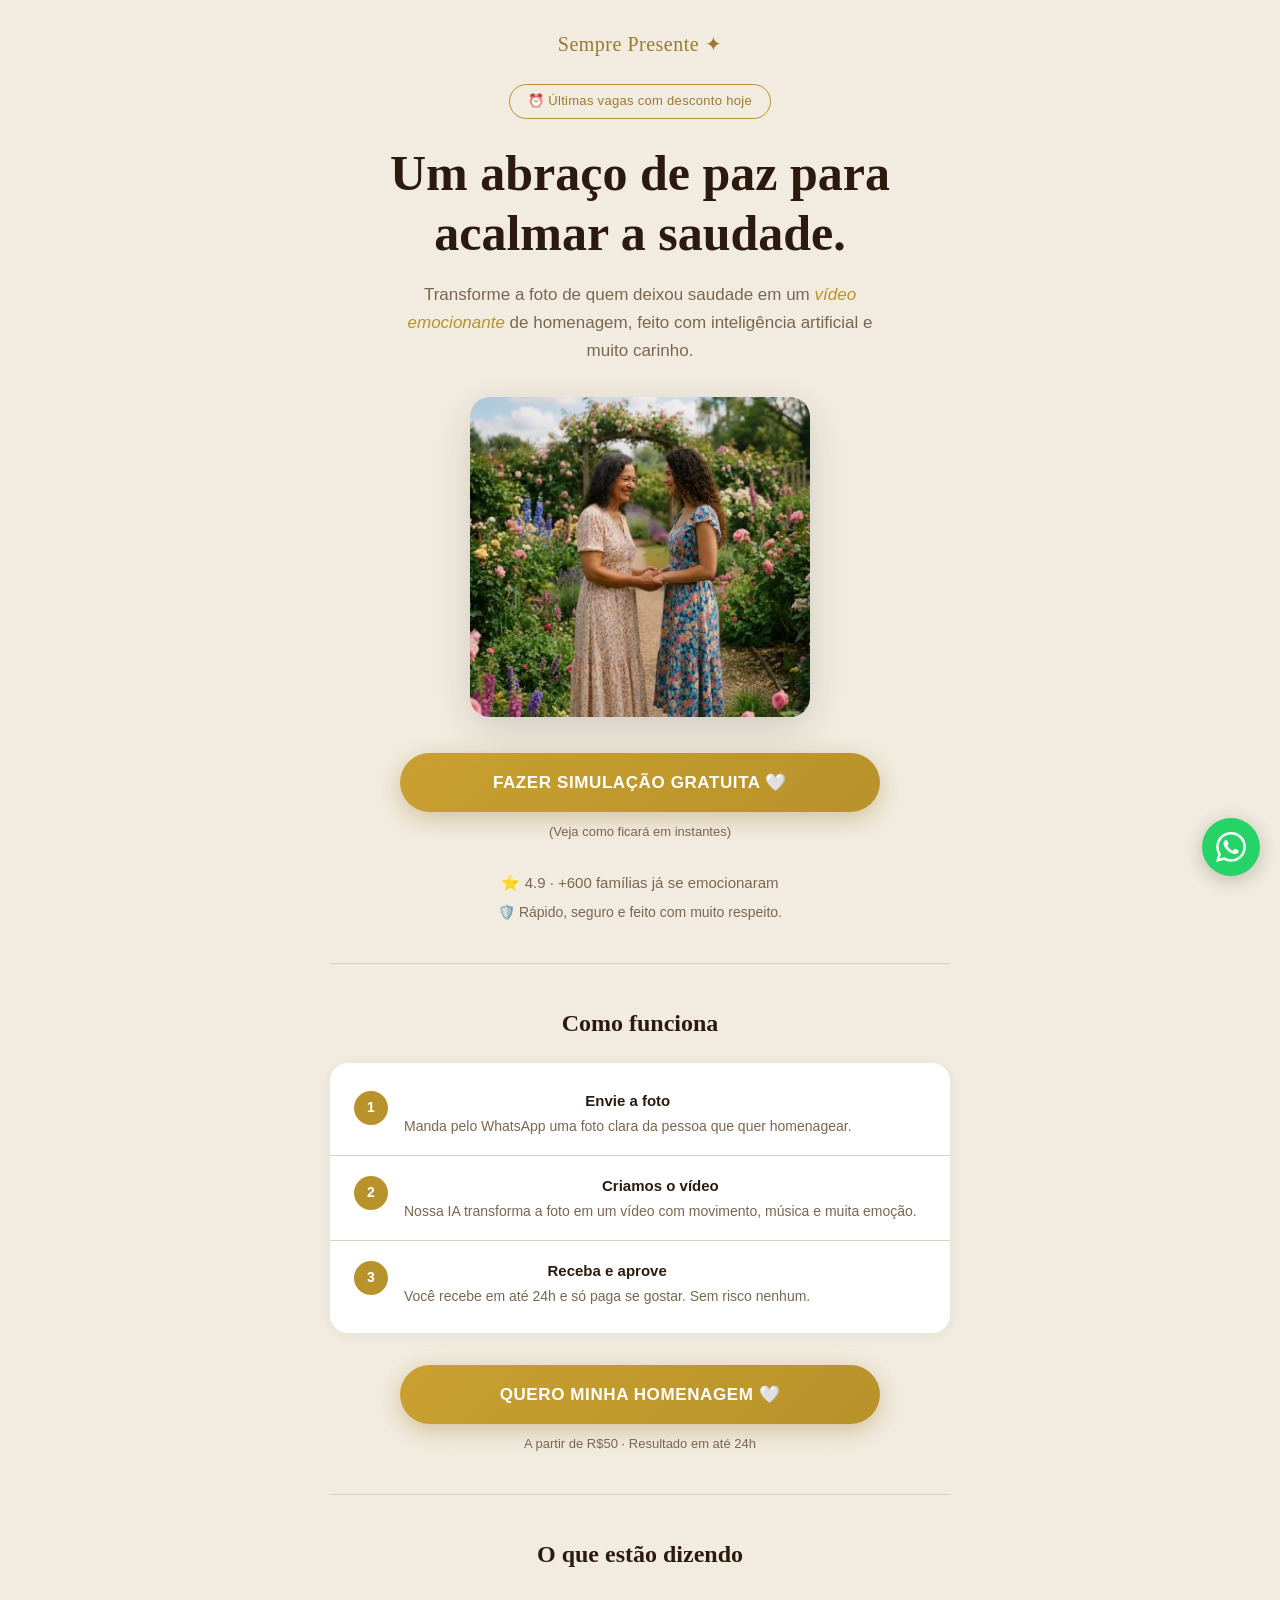
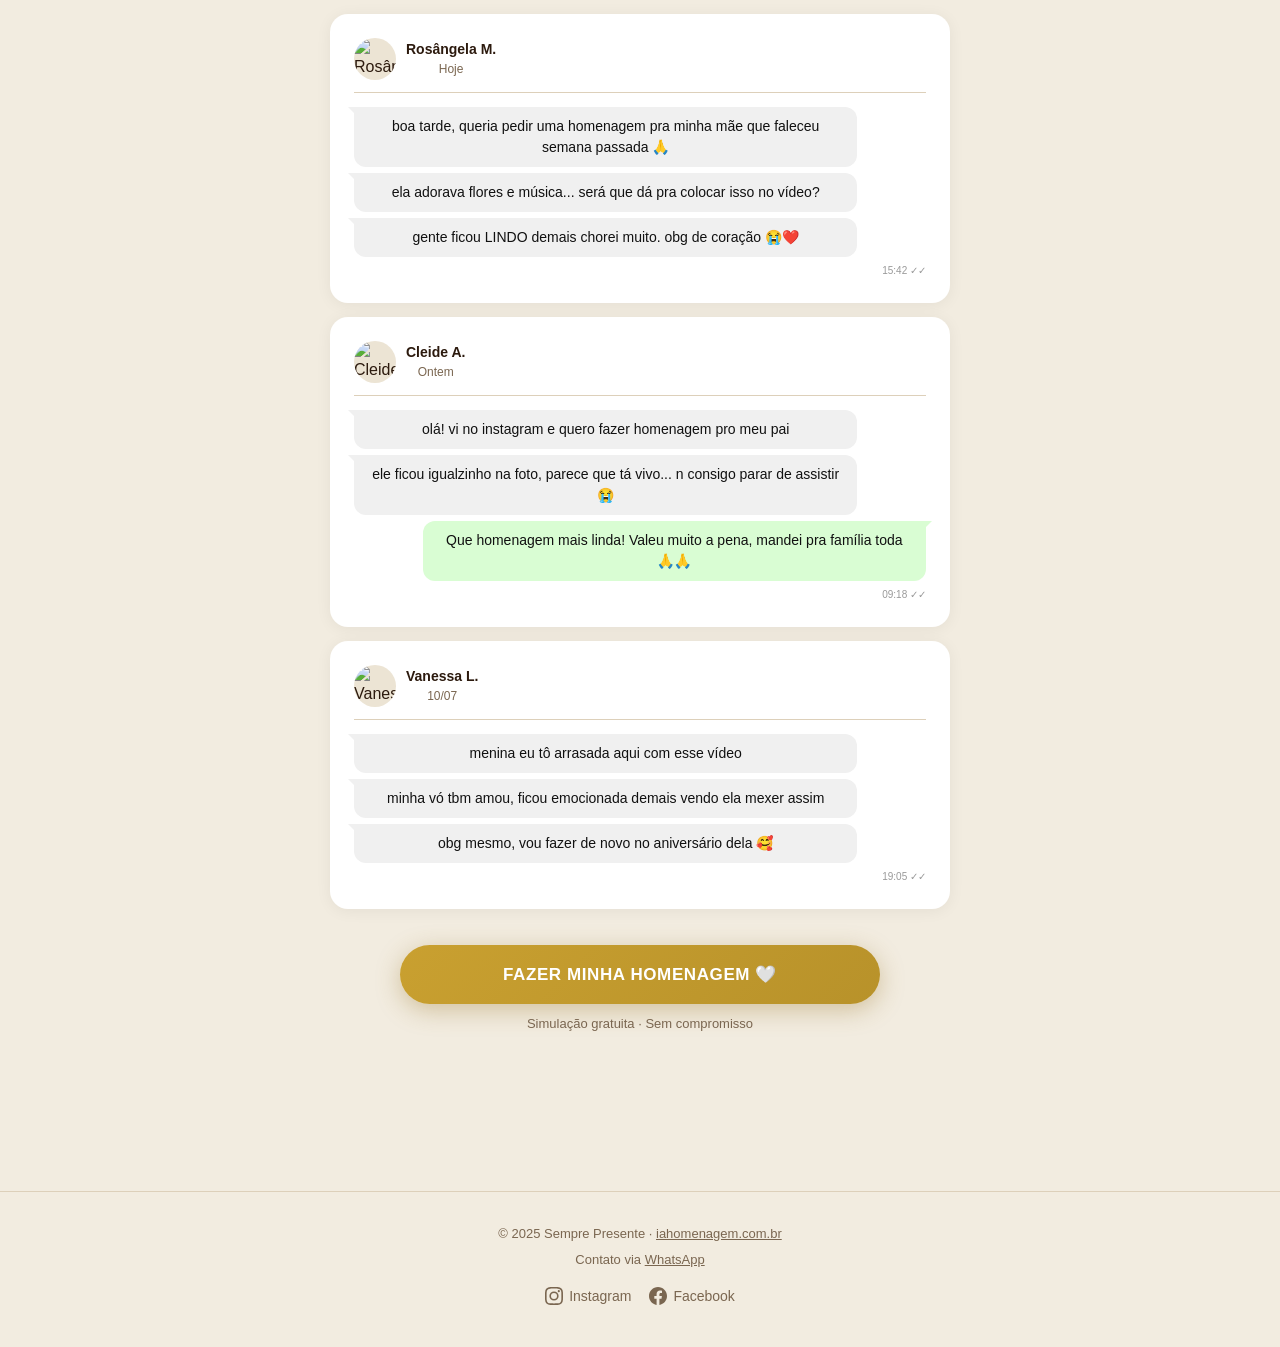
==== commit 4c130158: "Update site" ====
--- a/index.html
+++ b/index.html
@@ -3,25 +3,25 @@
 <head>
   <meta charset="UTF-8" />
   <meta name="viewport" content="width=device-width, initial-scale=1.0" />
-  <title>Sempre Presente · Homenagens em Vídeo Personalizadas</title>
-  <meta name="description" content="Transforme a saudade em uma homenagem em vídeo única e emocionante. Entregamos em até 2h via WhatsApp. Mais de 600 famílias atendidas. A partir de R$50." />
+  <title>Sempre Presente · Homenagens em Vídeo com IA</title>
+  <meta name="description" content="Transforme a foto de quem você ama em um vídeo emocionante de homenagem. A partir de R$50. Entregamos em até 24h via WhatsApp." />
 
   <!-- Open Graph -->
   <meta property="og:type" content="website" />
   <meta property="og:url" content="https://iahomenagem.com.br/" />
   <meta property="og:title" content="Sempre Presente · Homenagens em Vídeo" />
-  <meta property="og:description" content="Criamos homenagens em vídeo personalizadas para honrar quem você ama. Entrega em até 2h. A partir de R$50." />
+  <meta property="og:description" content="Transforme a foto de quem você ama em um vídeo emocionante de homenagem. A partir de R$50." />
   <meta property="og:image" content="https://iahomenagem.com.br/poster-hero.jpg" />
-  <meta name="twitter:card" content="summary_large_image" />
   <meta property="og:locale" content="pt_BR" />
   <link rel="canonical" href="https://iahomenagem.com.br/" />
+
   <script type="application/ld+json">
   {
     "@context": "https://schema.org",
     "@type": "Service",
     "name": "Sempre Presente — Homenagens em Vídeo",
     "url": "https://iahomenagem.com.br/",
-    "description": "Criamos homenagens em vídeo personalizadas com a foto de quem você ama. Entrega em até 2h via WhatsApp. A partir de R$25.",
+    "description": "Transforme a foto de quem você ama em um vídeo emocionante de homenagem com inteligência artificial.",
     "provider": {
       "@type": "LocalBusiness",
       "name": "Sempre Presente",
@@ -34,1757 +34,901 @@
     },
     "areaServed": { "@type": "Country", "name": "BR" },
     "offers": {
-      "@type": "AggregateOffer",
+      "@type": "Offer",
       "priceCurrency": "BRL",
-      "lowPrice": "50",
-      "highPrice": "40",
-      "offerCount": "5"
+      "price": "50",
+      "availability": "https://schema.org/InStock"
     },
     "aggregateRating": {
       "@type": "AggregateRating",
-      "ratingValue": "5.0",
+      "ratingValue": "4.9",
       "reviewCount": "600"
     }
   }
   </script>
-  <meta name="theme-color" content="#07090f" />
-
-  <!-- Favicon SVG inline -->
+
+  <!-- Favicon -->
   <link rel="icon" href="data:image/svg+xml,<svg xmlns='http://www.w3.org/2000/svg' viewBox='0 0 100 100'><text y='.9em' font-size='90'>🕊</text></svg>" />
 
-  <!-- Fonts (auto-hospedadas, sem dependência externa) -->
-  <link rel="stylesheet" href="fonts/fonts.css" />
+  <!-- Google tag (GA4 + Google Ads) -->
+  <script async src="https://www.googletagmanager.com/gtag/js?id=G-Y21HEMS63V"></script>
+  <script>
+    window.dataLayer = window.dataLayer || [];
+    function gtag(){dataLayer.push(arguments);}
+    gtag('js', new Date());
+    gtag('config', 'G-Y21HEMS63V');
+    gtag('config', 'AW-18213792767');
+  </script>
+
+  <!-- Microsoft Clarity -->
+  <script type="text/javascript">
+    (function(c,l,a,r,i,t,y){
+      c[a]=c[a]||function(){(c[a].q=c[a].q||[]).push(arguments)};
+      t=l.createElement(r);t.async=1;t.src="https://www.clarity.ms/tag/"+i;
+      y=l.getElementsByTagName(r)[0];y.parentNode.insertBefore(t,y);
+    })(window, document, "clarity", "script", "xlkf55i3kk");
+  </script>
+
+  <!-- Meta Pixel -->
+  <script>
+    !function(f,b,e,v,n,t,s){if(f.fbq)return;n=f.fbq=function(){n.callMethod?
+    n.callMethod.apply(n,arguments):n.queue.push(arguments)};
+    if(!f._fbq)f._fbq=n;n.push=n;n.loaded=!0;n.version='2.0';
+    n.queue=[];t=b.createElement(e);t.async=!0;
+    t.src=v;s=b.getElementsByTagName(e)[0];
+    s.parentNode.insertBefore(t,s)}(window, document,'script',
+    'https://connect.facebook.net/en_US/fbevents.js');
+    fbq('init', '987989720803245');
+    fbq('track', 'PageView');
+  </script>
+  <noscript><img height="1" width="1" style="display:none"
+    src="https://www.facebook.com/tr?id=987989720803245&ev=PageView&noscript=1"/></noscript>
 
   <style>
     *, *::before, *::after { box-sizing: border-box; margin: 0; padding: 0; }
 
     :root {
-      --copper: #c87941;
-      --copper-light: #e09460;
-      --cream: #f5efe8;
-      --muted: #b8afc8;
-      --bg: #07090f;
-      --card: #0f1424;
-      --card2: #131828;
-      --border: rgba(200,121,65,.15);
-      --green: #25d366;
+      --bg:        #f2ece0;
+      --bg2:       #ece4d4;
+      --gold:      #9b7a2e;
+      --gold-mid:  #b8922a;
+      --gold-btn:  #c9a030;
+      --text:      #2c1a0e;
+      --muted:     #7a6650;
+      --white:     #ffffff;
+      --card:      #ffffff;
+      --border:    #ddd0ba;
+      --hover:     #faf5ea;
     }
 
     html { scroll-behavior: smooth; }
 
     body {
       background: var(--bg);
-      color: var(--cream);
-      font-family: 'DM Sans', sans-serif;
+      color: var(--text);
+      font-family: -apple-system, BlinkMacSystemFont, 'Segoe UI', 'Helvetica Neue', Arial, sans-serif;
       line-height: 1.6;
-      overflow-x: hidden;
-    }
-
-    /* ── BACKGROUND ── */
-    body::before {
-      content: '';
-      position: fixed;
-      inset: 0;
-      background-image: url('bg-dawn.jpg');
-      background-size: cover;
-      background-position: center top;
-      background-repeat: no-repeat;
-      opacity: .45;
-      pointer-events: none;
-      z-index: 0;
-    }
-
-    body::after {
-      content: '';
-      position: fixed;
-      inset: 0;
-      background:
-        radial-gradient(ellipse 100% 50% at 50% 0%, rgba(200,121,65,.08) 0%, transparent 60%),
-        linear-gradient(to bottom, rgba(7,9,15,.35) 0%, rgba(7,9,15,.70) 50%, rgba(7,9,15,.92) 100%);
-      pointer-events: none;
-      z-index: 0;
-    }
-
-    @media (prefers-reduced-motion: reduce) {
-      body::before { opacity: .3; }
-      .fade-up { opacity: 1 !important; transform: none !important; transition: none !important; }
-      canvas#bg-canvas { display: none; }
-    }
-
-    canvas#bg-canvas {
-      position: fixed;
-      inset: 0;
-      z-index: 0;
-      pointer-events: none;
-      opacity: .6;
-    }
-
-    section, nav, footer { position: relative; z-index: 1; }
-
-    .container { max-width: 980px; margin: 0 auto; padding: 0 24px; }
-
-    /* ── NAV ── */
-    nav {
-      position: fixed;
-      top: 42px; left: 0; right: 0;
-      z-index: 100;
-      padding: 18px 28px;
+      min-height: 100vh;
+    }
+
+    .page {
+      max-width: 660px;
+      margin: 0 auto;
+      padding: 0 20px 80px;
+    }
+
+    /* ── LOGO ── */
+    .logo {
+      text-align: center;
+      padding: 28px 0 24px;
+      font-family: Georgia, 'Times New Roman', serif;
+      font-size: 20px;
+      color: var(--gold);
+      letter-spacing: 0.5px;
+    }
+
+    /* ── LANDING ── */
+    #landing { text-align: center; }
+
+    .badge {
+      display: inline-block;
+      border: 1.5px solid var(--gold-mid);
+      color: var(--gold);
+      font-size: 13px;
+      font-weight: 500;
+      padding: 6px 18px;
+      border-radius: 20px;
+      margin-bottom: 24px;
+      letter-spacing: 0.3px;
+    }
+
+    .headline {
+      font-family: Georgia, 'Times New Roman', serif;
+      font-size: clamp(30px, 7vw, 50px);
+      line-height: 1.2;
+      color: var(--text);
+      margin-bottom: 18px;
+    }
+
+    .subtitle {
+      font-size: 17px;
+      color: var(--muted);
+      line-height: 1.65;
+      max-width: 500px;
+      margin: 0 auto 32px;
+    }
+
+    .subtitle em {
+      font-style: italic;
+      color: var(--gold-mid);
+    }
+
+    /* Hero image */
+    .hero-wrap {
+      margin: 0 auto 36px;
+      max-width: 340px;
+    }
+
+    .hero-wrap img {
+      width: 100%;
+      height: 320px;
+      object-fit: cover;
+      border-radius: 20px;
+      box-shadow: 0 12px 40px rgba(0,0,0,0.14);
+      display: block;
+    }
+
+    /* CTA */
+    .cta-btn {
+      display: block;
+      width: 100%;
+      max-width: 480px;
+      margin: 0 auto;
+      background: linear-gradient(135deg, var(--gold-btn), var(--gold-mid));
+      color: #fff;
+      font-size: 17px;
+      font-weight: 700;
+      letter-spacing: 0.6px;
+      padding: 19px 28px;
+      border: none;
+      border-radius: 50px;
+      cursor: pointer;
+      text-transform: uppercase;
+      box-shadow: 0 6px 24px rgba(155,122,46,.38);
+      transition: transform .15s, box-shadow .15s;
+    }
+
+    .cta-btn:active { transform: translateY(1px); }
+
+    @media (hover: hover) {
+      .cta-btn:hover { transform: translateY(-2px); box-shadow: 0 10px 32px rgba(155,122,46,.48); }
+    }
+
+    .cta-sub {
+      text-align: center;
+      color: var(--muted);
+      font-size: 13px;
+      margin: 10px 0 28px;
+    }
+
+    .social-proof {
+      font-size: 15px;
+      color: var(--muted);
+      margin-bottom: 6px;
+    }
+
+    .trust {
+      font-size: 14px;
+      color: var(--muted);
+    }
+
+    hr.divider {
+      border: none;
+      border-top: 1px solid var(--border);
+      margin: 40px 0;
+    }
+
+    /* ── HOW IT WORKS ── */
+    .section-title {
+      font-family: Georgia, serif;
+      font-size: 24px;
+      text-align: center;
+      margin-bottom: 20px;
+      color: var(--text);
+    }
+
+    .how-card {
+      background: var(--card);
+      border-radius: 18px;
+      padding: 8px 0;
+      box-shadow: 0 2px 16px rgba(0,0,0,.06);
+    }
+
+    .how-step {
       display: flex;
-      align-items: center;
-      justify-content: space-between;
-      background: rgba(7,9,15,.75);
-      backdrop-filter: blur(20px);
-      border-bottom: 1px solid rgba(200,121,65,.08);
-    }
-
-    .nav-logo {
-      font-family: 'Cormorant Garamond', serif;
-      font-size: 1.35rem;
-      font-weight: 600;
-      color: var(--copper-light);
-      letter-spacing: .04em;
-    }
-
-    .nav-logo span { font-style: italic; color: var(--cream); }
-
-    .nav-cta {
-      background: transparent;
-      color: var(--copper-light);
-      border: 1.5px solid rgba(200,121,65,.5);
-      font-weight: 600;
-      font-size: .82rem;
-      padding: 9px 22px;
-      border-radius: 4px;
-      text-decoration: none;
-      letter-spacing: .06em;
-      text-transform: uppercase;
-      transition: all .2s;
-      font-family: 'DM Sans', sans-serif;
-    }
-
-    .nav-cta:hover { background: var(--copper); color: #fff; border-color: var(--copper); }
-
-    /* ── HERO ── */
-    #hero {
-      min-height: 100vh;
-      display: flex;
-      flex-direction: column;
-      align-items: center;
-      justify-content: center;
-      text-align: center;
-      padding: 130px 24px 80px;
-    }
-
-    .eyebrow {
-      display: inline-flex;
-      align-items: center;
-      gap: 10px;
-      font-size: .72rem;
-      font-weight: 500;
-      letter-spacing: .2em;
-      text-transform: uppercase;
-      color: var(--copper);
-      margin-bottom: 28px;
-    }
-
-    .eyebrow::before, .eyebrow::after {
-      content: '';
-      width: 28px; height: 1px;
-      background: var(--copper);
-      opacity: .5;
-    }
-
-    #hero h1 {
-      font-family: 'Cormorant Garamond', serif;
-      font-size: clamp(3rem, 8vw, 5.5rem);
+      align-items: flex-start;
+      gap: 16px;
+      padding: 18px 24px;
+    }
+
+    .how-step:not(:last-child) {
+      border-bottom: 1px solid var(--border);
+    }
+
+    .how-num {
+      width: 34px;
+      height: 34px;
+      border-radius: 50%;
+      background: var(--gold-mid);
+      color: #fff;
+      font-size: 14px;
       font-weight: 700;
-      line-height: 1.06;
-      max-width: 820px;
-      color: var(--cream);
-      letter-spacing: -.01em;
-    }
-
-    #hero h1 em { font-style: italic; color: var(--copper-light); }
-
-    #hero .subtitle {
-      margin-top: 22px;
-      color: var(--muted);
-      font-size: 1.05rem;
-      max-width: 480px;
-      font-weight: 300;
-      line-height: 1.7;
-    }
-
-    .hero-actions {
-      display: flex;
-      gap: 14px;
-      flex-wrap: wrap;
-      justify-content: center;
-      margin-top: 40px;
-    }
-
-    .btn {
-      display: inline-flex;
-      align-items: center;
-      gap: 8px;
-      padding: 14px 30px;
-      border-radius: 4px;
-      font-size: .93rem;
-      font-weight: 600;
-      cursor: pointer;
-      text-decoration: none;
-      text-align: center;
-      transition: all .22s;
-      border: none;
-      font-family: 'DM Sans', sans-serif;
-      letter-spacing: .03em;
-    }
-
-    .btn-primary {
-      background: var(--copper);
-      color: #fff;
-      box-shadow: 0 4px 24px rgba(200,121,65,.3);
-    }
-
-    .btn-primary:hover {
-      background: var(--copper-light);
-      transform: translateY(-2px);
-      box-shadow: 0 8px 32px rgba(200,121,65,.45);
-    }
-
-    .btn-ghost {
-      background: transparent;
-      color: var(--cream);
-      border: 1px solid rgba(245,239,232,.15);
-    }
-
-    .btn-ghost:hover {
-      border-color: var(--copper);
-      color: var(--copper-light);
-      transform: translateY(-2px);
-    }
-
-    .btn-green {
-      background: var(--green);
-      color: #fff;
-      width: 100%;
-      justify-content: center;
-      box-shadow: 0 4px 16px rgba(37,211,102,.2);
-    }
-
-    .btn-green:hover { filter: brightness(1.1); transform: translateY(-2px); }
-
-    /* ── HERO VIDEO ── */
-    .hero-video-wrap {
-      position: relative;
-      width: 100%;
-      max-width: 360px;
-      margin: 52px auto 16px;
-      border-radius: 16px;
-      overflow: hidden;
-      cursor: pointer;
-      box-shadow:
-        0 0 0 1px rgba(200,121,65,.2),
-        0 32px 80px rgba(0,0,0,.6),
-        0 0 60px rgba(200,121,65,.1);
-      transition: transform .3s, box-shadow .3s;
-    }
-
-    .hero-video-wrap:hover {
-      transform: scale(1.02);
-      box-shadow:
-        0 0 0 1px rgba(200,121,65,.35),
-        0 40px 100px rgba(0,0,0,.7),
-        0 0 80px rgba(200,121,65,.18);
-    }
-
-    .hero-video-wrap video { width: 100%; display: block; border-radius: 16px; }
-
-    /* ── VIDEO PLAYER ── */
-    .pkg-video-wrap, .hero-video-wrap { position: relative; }
-
-    .vid-overlay {
-      position: absolute;
-      inset: 0;
-      display: flex;
-      flex-direction: column;
-      align-items: center;
-      justify-content: center;
-      background: linear-gradient(to top, rgba(7,9,15,.65) 0%, rgba(0,0,0,.15) 100%);
-      border-radius: inherit;
-      transition: opacity .3s;
-    }
-
-    .pkg-video-wrap.playing .vid-overlay,
-    .hero-video-wrap.playing .vid-overlay { opacity: 0; pointer-events: none; }
-
-    .play-btn {
-      width: 60px; height: 60px;
-      background: rgba(200,121,65,.9);
-      border-radius: 50%;
-      display: flex; align-items: center; justify-content: center;
-      box-shadow: 0 4px 24px rgba(200,121,65,.5);
-      transition: transform .2s, background .2s;
-      backdrop-filter: blur(4px);
-    }
-
-    .play-btn:hover { background: var(--copper-light); transform: scale(1.1); }
-    .play-btn svg { width: 22px; height: 22px; fill: #fff; margin-left: 3px; }
-    .pkg-video-wrap .play-btn { width: 48px; height: 48px; }
-    .pkg-video-wrap .play-btn svg { width: 18px; }
-
-    .vid-label-text {
-      color: rgba(245,239,232,.8);
-      font-size: .75rem;
-      margin-top: 10px;
-      font-weight: 500;
-      letter-spacing: .06em;
-      text-transform: uppercase;
-    }
-
-    .video-caption { color: var(--muted); font-size: .82rem; margin-top: 14px; letter-spacing: .04em; }
-
-    /* ── STATS ── */
-    .stats-bar {
       display: flex;
       align-items: center;
       justify-content: center;
-      flex-wrap: wrap;
-      border-top: 1px solid rgba(200,121,65,.3);
-      border-bottom: 1px solid rgba(200,121,65,.3);
-      background: rgba(7,9,15,.85);
-    }
-
-    .stat-item {
-      flex: 1;
-      min-width: 120px;
-      padding: 28px 20px;
-      text-align: center;
-      border-right: 1px solid rgba(200,121,65,.2);
-    }
-
-    .stat-item:last-child { border-right: none; }
-
-    .stat-num {
-      font-family: 'Cormorant Garamond', serif;
-      font-size: 2.4rem;
-      font-weight: 700;
-      color: #f0a870;
+      flex-shrink: 0;
+      margin-top: 2px;
+    }
+
+    .how-text strong {
       display: block;
-      line-height: 1;
-      margin-bottom: 8px;
-    }
-
-    .stat-label { font-size: .78rem; color: #d8d0e8; letter-spacing: .08em; text-transform: uppercase; font-weight: 500; }
-
-    /* ── SECTION LABELS ── */
-    .s-label {
-      font-size: .7rem;
-      font-weight: 500;
-      letter-spacing: .22em;
-      text-transform: uppercase;
-      color: var(--copper);
+      font-size: 15px;
+      margin-bottom: 3px;
+      color: var(--text);
+    }
+
+    .how-text p {
+      font-size: 14px;
+      color: var(--muted);
+      line-height: 1.5;
+    }
+
+    /* ── TESTIMONIALS ── */
+    .testimonials { margin-top: 40px; }
+
+    .wa-bubble-wrap {
+      background: var(--card);
+      border-radius: 18px;
+      padding: 24px;
       margin-bottom: 14px;
-      display: block;
-    }
-
-    .s-title {
-      font-family: 'Cormorant Garamond', serif;
-      font-size: clamp(2rem, 5vw, 3.2rem);
-      font-weight: 700;
-      color: var(--cream);
-      line-height: 1.12;
-      letter-spacing: -.01em;
-    }
-
-    .s-sub {
-      color: var(--muted);
-      font-size: .97rem;
-      margin-top: 14px;
-      font-weight: 300;
-      line-height: 1.7;
-    }
-
-    /* ── WHO ── */
-    #quem { padding: 90px 24px; text-align: center; }
-
-    .cat-grid {
+      box-shadow: 0 2px 16px rgba(0,0,0,.06);
+    }
+
+    .wa-header {
       display: flex;
-      flex-wrap: wrap;
-      justify-content: center;
+      align-items: center;
       gap: 10px;
-      max-width: 560px;
-      margin: 36px auto 0;
-    }
-
-    .cat-btn {
-      border: 1px solid rgba(200,121,65,.2);
-      background: rgba(200,121,65,.04);
-      color: var(--muted);
-      border-radius: 3px;
-      padding: 10px 24px;
-      font-size: .88rem;
-      font-weight: 500;
-      cursor: pointer;
-      display: flex; align-items: center; gap: 7px;
-      transition: all .2s;
-      font-family: 'DM Sans', sans-serif;
-      letter-spacing: .04em;
-    }
-
-    .cat-btn:hover, .cat-btn.active {
-      border-color: var(--copper);
-      background: rgba(200,121,65,.1);
-      color: var(--copper-light);
-    }
-
-    .cat-hint {
-      margin-top: 22px;
-      font-size: .88rem;
-      color: var(--copper-light);
-      font-style: italic;
-      min-height: 1.4em;
-      transition: opacity .3s;
-    }
-
-    /* ── URGENCY ── */
-    .urgency-bar {
-      background: linear-gradient(90deg, rgba(200,121,65,.18), rgba(200,121,65,.10));
-      border: 1px solid rgba(200,121,65,.45);
-      border-radius: 8px;
-      padding: 14px 24px;
-      text-align: center;
-      margin: 0 24px 0;
-      max-width: 680px;
-      margin-left: auto;
-      margin-right: auto;
-    }
-
-    .urgency-bar p {
-      font-size: .92rem;
-      color: #f0c898;
-      font-weight: 500;
-    }
-
-    .urgency-bar p span { color: #ffffff; font-weight: 700; }
-
-    /* ── PACKAGES ── */
-    #homenagens { padding: 90px 24px; }
-
-    .packages-grid {
-      display: grid;
-      grid-template-columns: repeat(auto-fit, minmax(255px, 1fr));
-      gap: 18px;
-      max-width: 980px;
-      margin: 52px auto 0;
-    }
-
-    .pkg-card {
-      background: var(--card);
-      border: 1px solid var(--border);
-      border-radius: 12px;
+      margin-bottom: 14px;
+      padding-bottom: 12px;
+      border-bottom: 1px solid var(--border);
+    }
+
+    .wa-avatar {
+      width: 42px;
+      height: 42px;
+      border-radius: 50%;
       overflow: hidden;
-      display: flex; flex-direction: column;
-      transition: all .3s;
-      position: relative;
-    }
-
-    .pkg-card:hover {
-      transform: translateY(-5px);
-      box-shadow: 0 20px 60px rgba(0,0,0,.5), 0 0 0 1px rgba(200,121,65,.25);
-      border-color: rgba(200,121,65,.3);
-    }
-
-    .pkg-card.featured {
-      border-color: rgba(200,121,65,.35);
-      box-shadow: 0 0 40px rgba(200,121,65,.08);
-    }
-
-    .pkg-badge {
-      position: absolute;
-      top: 12px; right: 12px;
-      background: var(--copper);
-      color: #fff;
-      font-size: .65rem;
-      font-weight: 600;
-      letter-spacing: .1em;
-      text-transform: uppercase;
-      padding: 4px 12px;
-      border-radius: 2px;
-      z-index: 2;
-    }
-
-    .pkg-video-wrap {
+      flex-shrink: 0;
+      background: var(--bg2);
+    }
+
+    .wa-avatar img {
       width: 100%;
-      aspect-ratio: 3/4;
-      overflow: hidden;
-      cursor: pointer;
-    }
-
-    .pkg-video-wrap video {
-      width: 100%; height: 100%;
+      height: 100%;
       object-fit: cover;
       display: block;
-      transition: transform .4s;
-    }
-
-    .pkg-card:hover .pkg-video-wrap video { transform: scale(1.04); }
-
-    .pkg-body { padding: 22px; flex: 1; display: flex; flex-direction: column; }
-
-    .pkg-body h3 {
-      font-family: 'Cormorant Garamond', serif;
-      font-size: 1.35rem;
-      font-weight: 700;
-      margin-bottom: 7px;
-      color: var(--cream);
-    }
-
-    .pkg-body .desc { color: var(--muted); font-size: .84rem; margin-bottom: 16px; font-weight: 300; line-height: 1.6; }
-
-    .features { list-style: none; margin-bottom: 20px; }
-
-    .features li {
-      font-size: .84rem;
-      color: #b8b0c8;
-      display: flex; align-items: flex-start; gap: 9px;
-      margin-bottom: 8px;
-    }
-
-    .check-icon {
-      width: 16px; height: 16px;
-      border: 1.5px solid var(--copper);
-      border-radius: 50%;
-      display: flex; align-items: center; justify-content: center;
-      flex-shrink: 0;
-      margin-top: 2px;
-    }
-
-    .check-icon svg { width: 8px; height: 8px; fill: var(--copper); }
-
-    .price {
-      font-family: 'Cormorant Garamond', serif;
-      font-size: 1.9rem;
-      font-weight: 700;
-      color: var(--copper-light);
-      margin-bottom: 4px;
-      letter-spacing: -.01em;
-    }
-
-    .price span { font-size: 1.9rem !important; font-weight: 700 !important; color: var(--copper-light) !important; vertical-align: baseline !important; }
-
-    .price-old {
-      font-size: 1rem;
-      color: var(--muted);
-      text-decoration: line-through;
-      margin-bottom: 2px;
-    }
-
-    .promo-badge {
-      display: inline-block;
-      background: #e53e3e;
-      color: #fff;
-      font-size: .7rem;
-      font-weight: 700;
-      letter-spacing: .05em;
-      padding: 2px 8px;
-      border-radius: 4px;
+    }
+
+    .wa-name { font-size: 14px; font-weight: 600; color: var(--text); }
+    .wa-date { font-size: 12px; color: var(--muted); }
+
+    .wa-msg-recv {
+      background: #f0f0f0;
+      color: #111;
+      padding: 9px 13px;
+      border-radius: 0 12px 12px 12px;
+      font-size: 14px;
+      line-height: 1.5;
+      max-width: 88%;
       margin-bottom: 6px;
-      text-transform: uppercase;
-    }
-
-    .price-note { font-size: .78rem; color: var(--muted); margin-bottom: 16px; }
-
-    /* ── PROMO BAR ── */
-    .promo-bar {
-      background: linear-gradient(90deg, #c0392b, #e74c3c);
-      color: #fff;
-      text-align: center;
-      padding: 10px 16px;
-      font-size: .88rem;
-      font-weight: 600;
-      letter-spacing: .02em;
-      position: sticky;
-      top: 0;
-      z-index: 200;
-    }
-    .promo-bar span { font-weight: 800; text-decoration: underline; }
-
-    /* ── PROMISE ── */
-    #promessa { padding: 80px 24px; }
-
-    .promise-box {
-      border: 1px solid rgba(200,121,65,.2);
-      border-radius: 12px;
-      padding: 60px 48px;
-      max-width: 680px;
-      margin: 0 auto;
-      text-align: center;
-      background: linear-gradient(135deg, rgba(200,121,65,.05), rgba(201,123,123,.03));
-    }
-
-    .promise-box .ornament {
-      font-family: 'Cormorant Garamond', serif;
-      font-size: 3.5rem;
-      color: var(--copper);
-      opacity: .3;
-      line-height: 1;
-      margin-bottom: 20px;
-    }
-
-    .promise-box h2 {
-      font-family: 'Cormorant Garamond', serif;
-      font-size: clamp(1.6rem, 4vw, 2.4rem);
-      font-weight: 700;
-      color: var(--copper-light);
-      font-style: italic;
-      margin-bottom: 16px;
-    }
-
-    .promise-box p { color: var(--muted); font-size: .97rem; margin-bottom: 34px; line-height: 1.8; font-weight: 300; }
-
-    /* ── TESTIMONIALS ── */
-    #depoimentos { padding: 90px 24px; }
-
-    .testi-track {
-      display: flex;
-      gap: 14px;
-      overflow-x: auto;
-      padding: 8px 4px 16px;
-      scroll-snap-type: x mandatory;
-      -webkit-overflow-scrolling: touch;
-      max-width: 980px;
-      margin: 52px auto 0;
-    }
-
-    .testi-track::-webkit-scrollbar { height: 2px; }
-    .testi-track::-webkit-scrollbar-track { background: rgba(255,255,255,.03); }
-    .testi-track::-webkit-scrollbar-thumb { background: var(--copper); border-radius: 2px; }
-
-    /* ── WA MOCKUP ── */
-    .wa-mock {
-      background: #0b1114;
-      border-radius: 16px;
-      overflow: hidden;
-      flex: 0 0 215px;
-      scroll-snap-align: start;
-      display: flex; flex-direction: column;
-      font-family: 'Segoe UI', sans-serif;
-      box-shadow: 0 8px 32px rgba(0,0,0,.5), 0 0 0 1px rgba(255,255,255,.04);
-      transition: transform .3s;
-    }
-
-    .wa-mock:hover { transform: translateY(-4px); }
-
-    .wa-header {
-      background: #1f2c34;
-      padding: 10px 12px;
-      display: flex; align-items: center; gap: 9px;
-    }
-
-    .wa-avatar {
-      width: 34px; height: 34px;
-      border-radius: 50%;
-      background: linear-gradient(135deg, #5a3a8a, #c87941);
-      display: flex; align-items: center; justify-content: center;
-      font-size: .8rem; font-weight: 700; color: #fff;
-      flex-shrink: 0;
-      overflow: hidden;
-    }
-    .wa-avatar img { width: 100%; height: 100%; object-fit: cover; display: block; }
-
-    .wa-header-info { flex: 1; min-width: 0; }
-    .wa-name { font-size: .76rem; font-weight: 700; color: #fff; white-space: nowrap; overflow: hidden; text-overflow: ellipsis; }
-    .wa-status { font-size: .66rem; color: #8696a0; }
-    .wa-header-icons { display: flex; gap: 12px; }
-    .wa-header-icons svg { width: 17px; height: 17px; fill: #8696a0; }
-
-    .wa-body {
-      background: #0d1418;
-      flex: 1;
-      padding: 10px 9px;
-      display: flex; flex-direction: column;
-      gap: 5px;
-    }
-
-    .wa-date-divider {
-      text-align: center;
-      font-size: .63rem;
-      color: #8696a0;
-      background: #1f2c34;
-      border-radius: 6px;
-      padding: 3px 9px;
-      align-self: center;
-      margin: 3px 0;
-    }
-
-    .wa-bubble {
-      max-width: 88%;
-      padding: 7px 9px 18px;
-      border-radius: 9px;
-      font-size: .73rem;
-      line-height: 1.45;
       position: relative;
-      word-break: break-word;
-    }
-
-    .wa-bubble.sent { background: #005c4b; color: #fff; align-self: flex-end; border-bottom-right-radius: 2px; }
-    .wa-bubble.recv { background: #1f2c34; color: #e9edef; align-self: flex-start; border-bottom-left-radius: 2px; }
-
-    .wa-time {
-      position: absolute;
-      bottom: 4px; right: 7px;
-      font-size: .58rem;
-      color: rgba(255,255,255,.5);
-      display: flex; align-items: center; gap: 2px;
-    }
-
-    .wa-bubble.sent .wa-time { color: #53bdeb; }
-    .wa-check { width: 13px; height: 13px; fill: #53bdeb; }
-
-    .wa-video-thumb {
-      width: 100%;
-      aspect-ratio: 9/12;
-      background: #1a2a35;
-      background-size: cover;
-      background-position: center;
-      border-radius: 7px;
-      display: flex; flex-direction: column;
-      align-items: center; justify-content: center;
-      margin-bottom: 4px;
-      position: relative;
-      overflow: hidden;
-    }
-
-    .wa-video-thumb::after {
+    }
+
+    .wa-msg-recv::after {
       content: '';
       position: absolute;
-      inset: 0;
-      background: rgba(0,0,0,.32);
-      border-radius: 7px;
-    }
-
-    .wa-video-thumb .play-icon,
-    .wa-video-thumb .vid-label,
-    .wa-video-thumb .vid-duration { position: relative; z-index: 1; }
-
-    .wa-video-thumb .play-icon {
-      width: 34px; height: 34px;
-      background: rgba(255,255,255,.2);
-      border-radius: 50%;
-      display: flex; align-items: center; justify-content: center;
-      backdrop-filter: blur(4px);
-    }
-
-    .wa-video-thumb .play-icon svg { width: 16px; height: 16px; fill: #fff; margin-left: 2px; }
-    .wa-video-thumb .vid-label { font-size: .62rem; color: rgba(255,255,255,.7); margin-top: 7px; }
-    .wa-video-thumb .vid-duration {
-      position: absolute; bottom: 5px; left: 7px;
-      font-size: .6rem; color: #fff;
-      background: rgba(0,0,0,.5); padding: 1px 5px; border-radius: 3px;
-      z-index: 1;
-    }
-
-    .wa-footer {
-      background: #1f2c34;
-      padding: 7px 10px;
-      display: flex; align-items: center; gap: 9px;
-    }
-
-    .wa-footer svg { width: 18px; height: 18px; fill: #8696a0; }
-    .wa-input-bar {
-      flex: 1; background: #2a3942;
-      border-radius: 18px; padding: 6px 11px;
-      font-size: .7rem; color: #8696a0;
-    }
-
-    /* ── HOW IT WORKS ── */
-    #como { padding: 90px 24px; }
-
-    .steps {
-      display: grid;
-      grid-template-columns: repeat(auto-fit, minmax(220px, 1fr));
-      gap: 14px;
-      max-width: 860px;
-      margin: 52px auto 0;
-    }
-
-    .step {
-      background: var(--card);
-      border: 1px solid var(--border);
-      border-radius: 10px;
-      padding: 36px 24px;
-      transition: all .3s;
+      left: -6px;
+      top: 0;
+      border: 6px solid transparent;
+      border-right-color: #f0f0f0;
+      border-top-color: #f0f0f0;
+    }
+
+    .wa-msg-sent {
+      background: #d9fdd3;
+      color: #111;
+      padding: 9px 13px;
+      border-radius: 12px 0 12px 12px;
+      font-size: 14px;
+      line-height: 1.5;
+      max-width: 88%;
+      margin-bottom: 6px;
+      margin-left: auto;
+      position: relative;
+    }
+
+    .wa-msg-sent::after {
+      content: '';
+      position: absolute;
+      right: -6px;
+      top: 0;
+      border: 6px solid transparent;
+      border-left-color: #d9fdd3;
+      border-top-color: #d9fdd3;
+    }
+
+    .wa-time {
+      font-size: 10px;
+      color: #999;
+      text-align: right;
+      margin-top: 2px;
+    }
+
+    /* ── QUIZ ── */
+    #quiz { display: none; }
+
+    .quiz-step { display: none; }
+    .quiz-step.active { display: block; }
+
+    .step-label {
+      font-size: 12px;
+      font-weight: 700;
+      letter-spacing: 1.8px;
+      color: var(--gold);
+      text-transform: uppercase;
       text-align: center;
-    }
-
-    .step:hover {
-      border-color: rgba(200,121,65,.3);
-      transform: translateY(-3px);
-      box-shadow: 0 12px 40px rgba(0,0,0,.4);
-    }
-
-    .step-num {
-      font-family: 'Cormorant Garamond', serif;
-      font-size: 2.8rem;
-      font-weight: 700;
-      color: rgba(200,121,65,.2);
-      line-height: 1;
-      margin-bottom: 16px;
-    }
-
-    .step h3 {
-      font-family: 'Cormorant Garamond', serif;
-      font-size: 1.2rem;
-      font-weight: 700;
-      color: var(--cream);
-      margin-bottom: 10px;
-    }
-
-    .step p { font-size: .86rem; color: var(--muted); line-height: 1.7; font-weight: 300; }
-    .step .step-detail { margin-top: 10px; font-size: .78rem; color: var(--copper); font-weight: 500; }
-
-    /* ── FAQ ── */
-    #faq { padding: 90px 24px; }
-
-    .faq-list {
-      max-width: 720px;
-      margin: 52px auto 0;
+      margin-bottom: 12px;
+    }
+
+    .progress-bar-wrap {
+      height: 4px;
+      background: var(--border);
+      border-radius: 2px;
+      margin-bottom: 36px;
+      overflow: hidden;
+    }
+
+    .progress-bar-fill {
+      height: 100%;
+      background: var(--gold-mid);
+      border-radius: 2px;
+      transition: width .4s ease;
+    }
+
+    .quiz-headline {
+      font-family: Georgia, 'Times New Roman', serif;
+      font-size: clamp(26px, 5.5vw, 40px);
+      line-height: 1.25;
+      text-align: center;
+      margin-bottom: 32px;
+      color: var(--text);
+    }
+
+    /* Options */
+    .option-list {
       display: flex;
       flex-direction: column;
-      gap: 10px;
-    }
-
-    .faq-item {
-      background: var(--card);
-      border: 1px solid var(--border);
-      border-radius: 10px;
-      overflow: hidden;
-      transition: border-color .2s;
-    }
-
-    .faq-item.open { border-color: rgba(200,121,65,.3); }
-
-    .faq-q {
-      width: 100%;
-      background: none;
-      border: none;
-      color: var(--cream);
-      font-family: 'DM Sans', sans-serif;
-      font-size: .97rem;
-      font-weight: 500;
-      padding: 20px 24px;
-      text-align: left;
-      cursor: pointer;
+      gap: 12px;
+    }
+
+    .option {
       display: flex;
       align-items: center;
-      justify-content: space-between;
-      gap: 12px;
-      transition: color .2s;
-    }
-
-    .faq-item.open .faq-q { color: var(--copper-light); }
-
-    .faq-icon {
-      width: 22px; height: 22px;
-      border: 1.5px solid rgba(200,121,65,.4);
+      gap: 14px;
+      background: var(--card);
+      border: 1.5px solid var(--border);
+      border-radius: 14px;
+      padding: 16px 20px;
+      cursor: pointer;
+      font-size: 16px;
+      color: var(--text);
+      transition: border-color .15s, background .15s;
+      user-select: none;
+      -webkit-tap-highlight-color: transparent;
+    }
+
+    .option:active, .option:hover { background: var(--hover); border-color: var(--gold-mid); }
+    .option.selected { border-color: var(--gold); background: #fdf8ec; }
+
+    .option-radio {
+      width: 22px;
+      height: 22px;
       border-radius: 50%;
-      display: flex; align-items: center; justify-content: center;
+      border: 2px solid var(--border);
       flex-shrink: 0;
-      transition: transform .3s, border-color .2s;
-    }
-
-    .faq-item.open .faq-icon { transform: rotate(45deg); border-color: var(--copper); }
-    .faq-icon svg { width: 10px; height: 10px; fill: var(--copper); }
-
-    .faq-a {
-      max-height: 0;
-      overflow: hidden;
-      transition: max-height .35s ease, padding .35s;
-      padding: 0 24px;
-    }
-
-    .faq-item.open .faq-a { max-height: 300px; padding: 0 24px 20px; }
-
-    .faq-a p { color: var(--muted); font-size: .92rem; line-height: 1.75; font-weight: 300; }
-
-    .faq-a strong { color: var(--copper-light); font-weight: 600; }
-
-    /* ── GUARANTEE ── */
-    #garantia { padding: 70px 24px; }
-
-    .guarantee-inner {
-      background: var(--card2);
-      border: 1px solid rgba(200,121,65,.15);
-      border-radius: 12px;
-      padding: 52px 48px;
-      max-width: 760px;
-      margin: 0 auto;
       display: flex;
       align-items: center;
-      gap: 36px;
-      flex-wrap: wrap;
-    }
-
-    .guarantee-icon { font-size: 4rem; flex-shrink: 0; }
-
-    .guarantee-text h3 {
-      font-family: 'Cormorant Garamond', serif;
-      font-size: 1.5rem;
+      justify-content: center;
+      transition: border-color .15s;
+    }
+
+    .option.selected .option-radio { border-color: var(--gold); }
+
+    .option-radio::after {
+      content: '';
+      width: 11px;
+      height: 11px;
+      border-radius: 50%;
+      background: var(--gold);
+      opacity: 0;
+      transition: opacity .15s;
+    }
+
+    .option.selected .option-radio::after { opacity: 1; }
+
+    /* Name input */
+    .name-input {
+      width: 100%;
+      padding: 18px 20px;
+      font-size: 17px;
+      border: 1.5px solid var(--border);
+      border-radius: 14px;
+      background: var(--card);
+      color: var(--text);
+      outline: none;
+      transition: border-color .15s;
+      margin-bottom: 16px;
+      text-align: center;
+      font-family: inherit;
+    }
+
+    .name-input::placeholder { color: #bba890; }
+    .name-input:focus { border-color: var(--gold); }
+
+    .next-btn {
+      display: block;
+      width: 100%;
+      background: linear-gradient(135deg, var(--gold-btn), var(--gold-mid));
+      color: #fff;
+      font-size: 17px;
       font-weight: 700;
-      color: var(--copper-light);
-      margin-bottom: 10px;
-      font-style: italic;
-    }
-
-    .guarantee-text p { color: var(--muted); font-size: .93rem; line-height: 1.8; font-weight: 300; }
-
-    /* ── CTA FINAL ── */
-    #cta-final { padding: 110px 24px; text-align: center; }
-
-    .cta-inner {
-      max-width: 680px;
-      margin: 0 auto;
-      position: relative;
-    }
-
-    .cta-inner::before {
-      content: '';
-      position: absolute;
-      top: -100px; left: 50%;
-      transform: translateX(-50%);
-      width: 500px; height: 500px;
-      background: radial-gradient(circle, rgba(200,121,65,.1), transparent 70%);
-      pointer-events: none;
-      z-index: -1;
-    }
-
-    .cta-inner h2 {
-      font-family: 'Cormorant Garamond', serif;
-      font-size: clamp(2.2rem, 6vw, 3.8rem);
-      font-weight: 700;
-      line-height: 1.1;
-      margin-bottom: 18px;
-      letter-spacing: -.01em;
-    }
-
-    .cta-inner h2 em { font-style: italic; color: var(--copper-light); }
-    .cta-inner p { color: var(--muted); margin-bottom: 40px; font-size: 1rem; font-weight: 300; line-height: 1.7; }
+      padding: 18px;
+      border: none;
+      border-radius: 50px;
+      cursor: pointer;
+      letter-spacing: 0.4px;
+      box-shadow: 0 4px 18px rgba(155,122,46,.32);
+      transition: transform .15s, box-shadow .15s;
+      font-family: inherit;
+    }
+
+    @media (hover: hover) {
+      .next-btn:hover { transform: translateY(-2px); box-shadow: 0 8px 26px rgba(155,122,46,.42); }
+    }
+
+    .skip-link {
+      display: block;
+      text-align: center;
+      margin-top: 16px;
+      color: var(--muted);
+      font-size: 14px;
+      cursor: pointer;
+      text-decoration: underline;
+      text-underline-offset: 3px;
+    }
+
+    /* Final step / loading */
+    #step-final { text-align: center; padding: 48px 0; }
+
+    .spinner {
+      width: 56px;
+      height: 56px;
+      border: 4px solid var(--border);
+      border-top-color: var(--gold-mid);
+      border-radius: 50%;
+      animation: spin .85s linear infinite;
+      margin: 0 auto 28px;
+    }
+
+    @keyframes spin { to { transform: rotate(360deg); } }
 
     /* ── FOOTER ── */
     footer {
       text-align: center;
-      padding: 36px 24px;
-      color: #9090a8;
-      font-size: .82rem;
-      border-top: 1px solid rgba(255,255,255,.06);
-      letter-spacing: .04em;
-      line-height: 2;
-    }
-
-    footer em { color: var(--copper-light); font-style: normal; font-weight: 600; }
-    footer a { color: var(--muted); text-decoration: none; transition: color .2s; }
-    footer a:hover { color: var(--copper-light); }
-    .footer-social { display: flex; justify-content: center; gap: 16px; margin-top: 10px; }
-    .footer-social a { display: inline-flex; align-items: center; gap: 6px; color: var(--muted); font-size: .82rem; text-decoration: none; transition: color .2s; }
-    .footer-social a:hover { color: var(--copper-light); }
+      padding: 32px 20px 40px;
+      color: var(--muted);
+      font-size: 13px;
+      border-top: 1px solid var(--border);
+      margin-top: 48px;
+    }
+
+    footer a { color: var(--muted); }
+
+    .footer-social {
+      display: flex;
+      justify-content: center;
+      gap: 18px;
+      margin-top: 14px;
+    }
+
+    .footer-social a {
+      display: inline-flex;
+      align-items: center;
+      gap: 6px;
+      color: var(--muted);
+      text-decoration: none;
+      font-size: 14px;
+    }
+
     .footer-social svg { width: 18px; height: 18px; fill: currentColor; }
 
     /* ── WA FAB ── */
-    .whatsapp-fab {
+    .wa-fab {
       position: fixed;
-      bottom: 28px; right: 28px;
-      width: 58px; height: 58px;
-      background: var(--green);
+      bottom: 24px;
+      right: 20px;
+      width: 58px;
+      height: 58px;
+      background: #25d366;
       border-radius: 50%;
-      display: flex; align-items: center; justify-content: center;
-      box-shadow: 0 4px 24px rgba(37,211,102,.4);
-      z-index: 999;
+      display: flex;
+      align-items: center;
+      justify-content: center;
+      box-shadow: 0 4px 20px rgba(0,0,0,.22);
+      z-index: 200;
       text-decoration: none;
-      transition: transform .2s, box-shadow .2s;
-    }
-
-    .whatsapp-fab:hover { transform: scale(1.1); box-shadow: 0 8px 32px rgba(37,211,102,.55); }
-    .whatsapp-fab svg { width: 30px; height: 30px; fill: #fff; }
-
-    /* ── FADE UP ── */
+      transition: transform .15s;
+    }
+
+    .wa-fab:hover { transform: scale(1.08); }
+    .wa-fab svg { width: 30px; height: 30px; fill: #fff; }
+
+    /* Fade-in on scroll */
     .fade-up {
       opacity: 0;
-      transform: translateY(28px);
-      transition: opacity .75s ease, transform .75s ease;
-    }
-
+      transform: translateY(20px);
+      transition: opacity .5s ease, transform .5s ease;
+    }
     .fade-up.visible { opacity: 1; transform: none; }
 
-    @media (max-width: 600px) {
-      .packages-grid { grid-template-columns: 1fr; }
-      .steps { grid-template-columns: 1fr; }
-      .guarantee-inner { flex-direction: column; text-align: center; padding: 36px 24px; }
-      .stat-item { min-width: 90px; padding: 20px 12px; }
-      .promise-box { padding: 40px 24px; }
-      nav { top: 64px; }
-      #hero { padding-top: 160px; }
+    @media (prefers-reduced-motion: reduce) {
+      .fade-up { opacity: 1; transform: none; transition: none; }
     }
   </style>
-<!-- Microsoft Clarity -->
-<script type="text/javascript">
-    (function(c,l,a,r,i,t,y){
-        c[a]=c[a]||function(){(c[a].q=c[a].q||[]).push(arguments)};
-        t=l.createElement(r);t.async=1;t.src="https://www.clarity.ms/tag/"+i;
-        y=l.getElementsByTagName(r)[0];y.parentNode.insertBefore(t,y);
-    })(window, document, "clarity", "script", "xlkf55i3kk");
-</script>
-<!-- Google tag (gtag.js) -->
-<script async src="https://www.googletagmanager.com/gtag/js?id=AW-18213792767"></script>
-<script>
-  window.dataLayer = window.dataLayer || [];
-  function gtag(){dataLayer.push(arguments);}
-  gtag('js', new Date());
-  gtag('config', 'G-Y21HEMS63V');
-  gtag('config', 'AW-18213792767');
-</script>
-<!-- End Google tag -->
-
-<!-- Meta Pixel Code -->
-<script>
-!function(f,b,e,v,n,t,s)
-{if(f.fbq)return;n=f.fbq=function(){n.callMethod?
-n.callMethod.apply(n,arguments):n.queue.push(arguments)};
-if(!f._fbq)f._fbq=n;n.push=n;n.loaded=!0;n.version='2.0';
-n.queue=[];t=b.createElement(e);t.async=!0;
-t.src=v;s=b.getElementsByTagName(e)[0];
-s.parentNode.insertBefore(t,s)}(window, document,'script',
-'https://connect.facebook.net/en_US/fbevents.js');
-fbq('init', '987989720803245');
-fbq('track', 'PageView');
-</script>
-<noscript><img height="1" width="1" style="display:none"
-src="https://www.facebook.com/tr?id=987989720803245&ev=PageView&noscript=1"
-/></noscript>
-<!-- End Meta Pixel Code -->
 </head>
 <body>
 
-<canvas id="bg-canvas"></canvas>
-
-<!-- ── NAV ── -->
-<nav>
-  <div class="nav-logo">Sempre <span>Presente</span></div>
-  <a href="https://wa.me/5531973387655?text=Olá!%20Quero%20saber%20mais%20sobre%20as%20homenagens" class="nav-cta" target="_blank" rel="noopener noreferrer">Falar no WhatsApp</a>
-</nav>
-
-<!-- ── HERO ── -->
-<section id="hero">
-  <div class="eyebrow">Homenagem em Vídeo</div>
-  <h1>Transforme uma foto em uma<br><em>homenagem em vídeo emocionante</em></h1>
-  <p class="subtitle">Criamos homenagens em vídeo personalizadas com a foto de quem você ama. A partir de R$50. Entrega em até 2h via WhatsApp.</p>
-
-  <div class="hero-actions">
-    <a href="#homenagens" class="btn btn-green" style="font-size:1.05rem;padding:14px 28px;">
-      Ver homenagens a partir de R$50
-    </a>
-    <a href="#como" class="btn btn-ghost">Como funciona</a>
-  </div>
-  <p style="font-size:.8rem;color:var(--muted);margin-top:8px;">✅ Entrega em até 2h · 💳 Pague só após aprovar · 🔒 100% seguro</p>
-
-  <div class="hero-video-wrap" id="videoHero" onclick="playInline(this)">
-    <video src="video-hero.mp4" preload="none" playsinline webkit-playsinline x5-playsinline loop poster="poster-hero.jpg" aria-label="Exemplo de homenagem em vídeo"></video>
-    <div class="vid-overlay" aria-hidden="true">
-      <div class="play-btn"><svg viewBox="0 0 24 24"><path d="M8 5v14l11-7z"/></svg></div>
+<div class="page">
+  <div class="logo">Sempre Presente ✦</div>
+
+  <!-- ═══ LANDING ═══ -->
+  <section id="landing">
+    <div class="badge">⏰ Últimas vagas com desconto hoje</div>
+
+    <h1 class="headline">Um abraço de paz para acalmar a saudade.</h1>
+
+    <p class="subtitle">Transforme a foto de quem deixou saudade em um <em>vídeo emocionante</em> de homenagem, feito com inteligência artificial e muito carinho.</p>
+
+    <div class="hero-wrap">
+      <img src="poster-hero.jpg" alt="Homenagem em vídeo — pessoa abraçada com amor" loading="eager" />
     </div>
-  </div>
-  <p class="video-caption">Assista e sinta como fica emocionante</p>
-</section>
-
-<!-- ── STATS ── -->
-<div class="stats-bar fade-up">
-  <div class="stat-item">
-    <span class="stat-num">600+</span>
-    <span class="stat-label">Famílias atendidas</span>
-  </div>
-  <div class="stat-item">
-    <span class="stat-num">5.0 ★</span>
-    <span class="stat-label">Avaliação média</span>
-  </div>
-  <div class="stat-item">
-    <span class="stat-num">2h</span>
-    <span class="stat-label">Prazo de entrega</span>
-  </div>
-  <div class="stat-item">
-    <span class="stat-num">100%</span>
-    <span class="stat-label">Feito com amor</span>
-  </div>
-</div>
-
-<!-- ── URGENCY ── -->
-<div class="urgency-bar fade-up">
-  <p>⏳ <span>Restam poucas vagas hoje</span> — <span id="vagas-count">3</span> pedidos disponíveis agora. Garanta o seu antes que acabe.</p>
-<script>
-  (function(){
-    var key='vagas_num';
-    var v=localStorage.getItem(key);
-    if(!v){v=Math.floor(Math.random()*3)+2;localStorage.setItem(key,v);}
-    var el=document.getElementById('vagas-count');
-    if(el) el.textContent=v;
-  })();
-</script>
-</div>
-
-<!-- ── WHO ── -->
-<section id="quem">
-  <div class="container fade-up" style="text-align:center">
-    <span class="s-label">Para quem é esta homenagem?</span>
-    <h2 class="s-title">Quem você deseja<br>homenagear?</h2>
-    <div class="cat-grid">
-      <button class="cat-btn active" onclick="selectCat(this,'seu pai')">🕊 Pai</button>
-      <button class="cat-btn" onclick="selectCat(this,'sua mãe')">🕊 Mãe</button>
-      <button class="cat-btn" onclick="selectCat(this,'seus avós')">🕊 Avós</button>
-      <button class="cat-btn" onclick="selectCat(this,'seu esposo ou esposa')">🕊 Esposo(a)</button>
-      <button class="cat-btn" onclick="selectCat(this,'seu amigo ou amiga')">🕊 Amigo(a)</button>
-      <button class="cat-btn" onclick="selectCat(this,'outro familiar')">🕊 Outro familiar</button>
-    </div>
-    <p class="cat-hint" id="catHint">Escolha abaixo a homenagem ideal para seu pai ↓</p>
-  </div>
-</section>
-
-<!-- ── HOW IT WORKS (movido para antes dos pacotes) ── -->
-<section id="como">
-  <div class="container">
-    <div style="text-align:center" class="fade-up">
-      <span class="s-label">Simples e rápido</span>
-      <h2 class="s-title">Como funciona</h2>
-      <p class="s-sub">Em três passos simples, a homenagem da sua vida fica pronta.</p>
-    </div>
-    <div class="steps">
-      <div class="step fade-up">
-        <div class="step-num">01</div>
-        <h3>Escolha a homenagem</h3>
-        <p>Selecione o tipo de homenagem que melhor expressa o amor que você sente por quem partiu e clique em "Solicitar".</p>
-        <p class="step-detail">→ Você é direcionado direto ao WhatsApp</p>
+
+    <button class="cta-btn" onclick="startQuiz()">FAZER SIMULAÇÃO GRATUITA 🤍</button>
+    <p class="cta-sub">(Veja como ficará em instantes)</p>
+
+    <p class="social-proof">⭐ 4.9 · +600 famílias já se emocionaram</p>
+    <p class="trust">🛡️ Rápido, seguro e feito com muito respeito.</p>
+
+    <hr class="divider" />
+
+    <!-- Como funciona -->
+    <h2 class="section-title fade-up">Como funciona</h2>
+    <div class="how-card fade-up">
+      <div class="how-step">
+        <div class="how-num">1</div>
+        <div class="how-text">
+          <strong>Envie a foto</strong>
+          <p>Manda pelo WhatsApp uma foto clara da pessoa que quer homenagear.</p>
+        </div>
       </div>
-      <div class="step fade-up">
-        <div class="step-num">02</div>
-        <h3>Envie a foto e pague</h3>
-        <p>Mande uma foto da pessoa pelo WhatsApp. Após aprovação, o pagamento é feito via PIX — simples e seguro.</p>
-        <p class="step-detail">→ Pagamento só após ver o modelo</p>
+      <div class="how-step">
+        <div class="how-num">2</div>
+        <div class="how-text">
+          <strong>Criamos o vídeo</strong>
+          <p>Nossa IA transforma a foto em um vídeo com movimento, música e muita emoção.</p>
+        </div>
       </div>
-      <div class="step fade-up">
-        <div class="step-num">03</div>
-        <h3>Receba em até 2h</h3>
-        <p>Seu vídeo personalizado é entregue pelo próprio WhatsApp em até 2 horas, pronto para guardar e compartilhar.</p>
-        <p class="step-detail">→ Arquivo em MP4, qualidade total</p>
+      <div class="how-step">
+        <div class="how-num">3</div>
+        <div class="how-text">
+          <strong>Receba e aprove</strong>
+          <p>Você recebe em até 24h e só paga se gostar. Sem risco nenhum.</p>
+        </div>
       </div>
     </div>
-  </div>
-</section>
-
-<!-- ── PACKAGES ── -->
-<section id="homenagens">
-  <div class="container">
-    <div style="text-align:center" class="fade-up">
-      <span class="s-label">Escolha sua homenagem</span>
-      <h2 class="s-title">Uma homenagem pensada<br>para cada história</h2>
-      <p class="s-sub">Cada opção é criada com atenção e respeito pela memória de quem você ama.</p>
+
+    <button class="cta-btn fade-up" style="margin-top: 32px;" onclick="startQuiz()">QUERO MINHA HOMENAGEM 🤍</button>
+    <p class="cta-sub">A partir de R$50 · Resultado em até 24h</p>
+
+    <hr class="divider" />
+
+    <!-- Depoimentos -->
+    <h2 class="section-title fade-up">O que estão dizendo</h2>
+
+    <div class="testimonials">
+
+      <div class="wa-bubble-wrap fade-up">
+        <div class="wa-header">
+          <div class="wa-avatar">
+            <img src="https://i.pravatar.cc/84?img=47" alt="Rosângela M." loading="lazy" />
+          </div>
+          <div>
+            <div class="wa-name">Rosângela M.</div>
+            <div class="wa-date">Hoje</div>
+          </div>
+        </div>
+        <div class="wa-msg-recv">boa tarde, queria pedir uma homenagem pra minha mãe que faleceu semana passada 🙏</div>
+        <div class="wa-msg-recv">ela adorava flores e música... será que dá pra colocar isso no vídeo?</div>
+        <div class="wa-msg-recv">gente ficou LINDO demais chorei muito. obg de coração 😭❤️</div>
+        <div class="wa-time">15:42 ✓✓</div>
+      </div>
+
+      <div class="wa-bubble-wrap fade-up">
+        <div class="wa-header">
+          <div class="wa-avatar">
+            <img src="https://i.pravatar.cc/84?img=44" alt="Cleide A." loading="lazy" />
+          </div>
+          <div>
+            <div class="wa-name">Cleide A.</div>
+            <div class="wa-date">Ontem</div>
+          </div>
+        </div>
+        <div class="wa-msg-recv">olá! vi no instagram e quero fazer homenagem pro meu pai</div>
+        <div class="wa-msg-recv">ele ficou igualzinho na foto, parece que tá vivo... n consigo parar de assistir 😭</div>
+        <div class="wa-msg-sent">Que homenagem mais linda! Valeu muito a pena, mandei pra família toda 🙏🙏</div>
+        <div class="wa-time">09:18 ✓✓</div>
+      </div>
+
+      <div class="wa-bubble-wrap fade-up">
+        <div class="wa-header">
+          <div class="wa-avatar">
+            <img src="https://i.pravatar.cc/84?img=23" alt="Vanessa L." loading="lazy" />
+          </div>
+          <div>
+            <div class="wa-name">Vanessa L.</div>
+            <div class="wa-date">10/07</div>
+          </div>
+        </div>
+        <div class="wa-msg-recv">menina eu tô arrasada aqui com esse vídeo</div>
+        <div class="wa-msg-recv">minha vó tbm amou, ficou emocionada demais vendo ela mexer assim</div>
+        <div class="wa-msg-recv">obg mesmo, vou fazer de novo no aniversário dela 🥰</div>
+        <div class="wa-time">19:05 ✓✓</div>
+      </div>
+
     </div>
 
-    <div class="packages-grid">
-
-      <!-- Simples -->
-      <div class="pkg-card fade-up">
-        <div class="pkg-video-wrap" onclick="playInline(this)">
-          <video src="video-simples.mp4" preload="none" playsinline webkit-playsinline x5-playsinline loop poster="poster-simples.jpg" aria-label="Exemplo Homenagem Simples"></video>
-          <div class="vid-overlay" aria-hidden="true">
-            <div class="play-btn"><svg viewBox="0 0 24 24"><path d="M8 5v14l11-7z"/></svg></div>
-            <span class="vid-label-text">Ver exemplo</span>
-          </div>
-        </div>
-        <div class="pkg-body">
-          <h3>Homenagem Simples</h3>
-          <p class="desc">Uma cena única e tocante com a pessoa homenageada — perfeita para guardar e compartilhar com a família.</p>
-          <ul class="features">
-            <li><span class="check-icon"><svg viewBox="0 0 24 24"><path d="M9 16.17L4.83 12l-1.42 1.41L9 19 21 7l-1.41-1.41z"/></svg></span> 1 cena emocionante personalizada</li>
-            <li><span class="check-icon"><svg viewBox="0 0 24 24"><path d="M9 16.17L4.83 12l-1.42 1.41L9 19 21 7l-1.41-1.41z"/></svg></span> Foto da pessoa inserida no vídeo</li>
-            <li><span class="check-icon"><svg viewBox="0 0 24 24"><path d="M9 16.17L4.83 12l-1.42 1.41L9 19 21 7l-1.41-1.41z"/></svg></span> Entrega em até 2h via WhatsApp</li>
-          </ul>
-          <div class="price">R$ 50<span>,00</span></div>
-          <p class="price-note">Pagamento via PIX após aprovação</p>
-          <a href="https://wa.me/5531973387655?text=Olá!%20Quero%20a%20Homenagem%20Simples%20-%20R$50" class="btn btn-green" target="_blank" rel="noopener noreferrer">
-            <svg width="17" height="17" viewBox="0 0 24 24" fill="white"><path d="M17.472 14.382c-.297-.149-1.758-.867-2.03-.967-.273-.099-.471-.148-.67.15-.197.297-.767.966-.94 1.164-.173.199-.347.223-.644.075-.297-.15-1.255-.463-2.39-1.475-.883-.788-1.48-1.761-1.653-2.059-.173-.297-.018-.458.13-.606.134-.133.298-.347.446-.52.149-.174.198-.298.298-.497.099-.198.05-.371-.025-.52-.075-.149-.669-1.612-.916-2.207-.242-.579-.487-.5-.669-.51-.173-.008-.371-.01-.57-.01-.198 0-.52.074-.792.372-.272.297-1.04 1.016-1.04 2.479 0 1.462 1.065 2.875 1.213 3.074.149.198 2.096 3.2 5.077 4.487.709.306 1.262.489 1.694.625.712.227 1.36.195 1.871.118.571-.085 1.758-.719 2.006-1.413.248-.694.248-1.289.173-1.413z"/></svg>
-            Solicitar Homenagem
-          </a>
-        </div>
-      </div>
-
-      <!-- Completa -->
-      <div class="pkg-card featured fade-up">
-        <div class="pkg-badge">Mais Escolhida</div>
-        <div class="pkg-video-wrap" onclick="playInline(this)">
-          <video src="video-completa.mp4" preload="none" playsinline webkit-playsinline x5-playsinline loop poster="poster-completa.jpg" aria-label="Exemplo Homenagem Completa"></video>
-          <div class="vid-overlay" aria-hidden="true">
-            <div class="play-btn"><svg viewBox="0 0 24 24"><path d="M8 5v14l11-7z"/></svg></div>
-            <span class="vid-label-text">Ver exemplo</span>
-          </div>
-        </div>
-        <div class="pkg-body">
-          <h3>Homenagem Completa</h3>
-          <p class="desc">Uma narrativa emocionante com início, meio e final — o reencontro com um desfecho que toca a alma.</p>
-          <ul class="features">
-            <li><span class="check-icon"><svg viewBox="0 0 24 24"><path d="M9 16.17L4.83 12l-1.42 1.41L9 19 21 7l-1.41-1.41z"/></svg></span> Cena de chegada + abraço de reencontro</li>
-            <li><span class="check-icon"><svg viewBox="0 0 24 24"><path d="M9 16.17L4.83 12l-1.42 1.41L9 19 21 7l-1.41-1.41z"/></svg></span> Foto da pessoa inserida no vídeo</li>
-            <li><span class="check-icon"><svg viewBox="0 0 24 24"><path d="M9 16.17L4.83 12l-1.42 1.41L9 19 21 7l-1.41-1.41z"/></svg></span> Final emocionante com música</li>
-            <li><span class="check-icon"><svg viewBox="0 0 24 24"><path d="M9 16.17L4.83 12l-1.42 1.41L9 19 21 7l-1.41-1.41z"/></svg></span> Entrega em até 2h via WhatsApp</li>
-          </ul>
-          <div class="price">R$ 60<span>,00</span></div>
-          <p class="price-note">Pagamento via PIX após aprovação</p>
-          <a href="https://wa.me/5531973387655?text=Olá!%20Quero%20a%20Homenagem%20Completa%20-%20R$60" class="btn btn-green" target="_blank" rel="noopener noreferrer">
-            <svg width="17" height="17" viewBox="0 0 24 24" fill="white"><path d="M17.472 14.382c-.297-.149-1.758-.867-2.03-.967-.273-.099-.471-.148-.67.15-.197.297-.767.966-.94 1.164-.173.199-.347.223-.644.075-.297-.15-1.255-.463-2.39-1.475-.883-.788-1.48-1.761-1.653-2.059-.173-.297-.018-.458.13-.606.134-.133.298-.347.446-.52.149-.174.198-.298.298-.497.099-.198.05-.371-.025-.52-.075-.149-.669-1.612-.916-2.207-.242-.579-.487-.5-.669-.51-.173-.008-.371-.01-.57-.01-.198 0-.52.074-.792.372-.272.297-1.04 1.016-1.04 2.479 0 1.462 1.065 2.875 1.213 3.074.149.198 2.096 3.2 5.077 4.487.709.306 1.262.489 1.694.625.712.227 1.36.195 1.871.118.571-.085 1.758-.719 2.006-1.413.248-.694.248-1.289.173-1.413z"/></svg>
-            Solicitar Homenagem
-          </a>
-        </div>
-      </div>
-
-      <!-- Despedida -->
-      <div class="pkg-card fade-up">
-        <div class="pkg-video-wrap" onclick="playInline(this)">
-          <video src="video-despedida.mp4" preload="none" playsinline webkit-playsinline x5-playsinline loop poster="poster-despedida.jpg" aria-label="Exemplo Despedida Especial"></video>
-          <div class="vid-overlay" aria-hidden="true">
-            <div class="play-btn"><svg viewBox="0 0 24 24"><path d="M8 5v14l11-7z"/></svg></div>
-            <span class="vid-label-text">Ver exemplo</span>
-          </div>
-        </div>
-        <div class="pkg-body">
-          <h3>Despedida Especial</h3>
-          <p class="desc">Uma homenagem íntima de despedida — para expressar o amor e o adeus que as palavras não conseguem dizer.</p>
-          <ul class="features">
-            <li><span class="check-icon"><svg viewBox="0 0 24 24"><path d="M9 16.17L4.83 12l-1.42 1.41L9 19 21 7l-1.41-1.41z"/></svg></span> Cena íntima e personalizada de despedida</li>
-            <li><span class="check-icon"><svg viewBox="0 0 24 24"><path d="M9 16.17L4.83 12l-1.42 1.41L9 19 21 7l-1.41-1.41z"/></svg></span> Foto da pessoa inserida no vídeo</li>
-            <li><span class="check-icon"><svg viewBox="0 0 24 24"><path d="M9 16.17L4.83 12l-1.42 1.41L9 19 21 7l-1.41-1.41z"/></svg></span> Mensagem visual de amor e despedida</li>
-            <li><span class="check-icon"><svg viewBox="0 0 24 24"><path d="M9 16.17L4.83 12l-1.42 1.41L9 19 21 7l-1.41-1.41z"/></svg></span> Entrega em até 2h via WhatsApp</li>
-          </ul>
-          <div class="price">R$ 75<span>,00</span></div>
-          <p class="price-note">Pagamento via PIX após aprovação</p>
-          <a href="https://wa.me/5531973387655?text=Olá!%20Quero%20a%20Despedida%20Especial%20-%20R$75" class="btn btn-green" target="_blank" rel="noopener noreferrer">
-            <svg width="17" height="17" viewBox="0 0 24 24" fill="white"><path d="M17.472 14.382c-.297-.149-1.758-.867-2.03-.967-.273-.099-.471-.148-.67.15-.197.297-.767.966-.94 1.164-.173.199-.347.223-.644.075-.297-.15-1.255-.463-2.39-1.475-.883-.788-1.48-1.761-1.653-2.059-.173-.297-.018-.458.13-.606.134-.133.298-.347.446-.52.149-.174.198-.298.298-.497.099-.198.05-.371-.025-.52-.075-.149-.669-1.612-.916-2.207-.242-.579-.487-.5-.669-.51-.173-.008-.371-.01-.57-.01-.198 0-.52.074-.792.372-.272.297-1.04 1.016-1.04 2.479 0 1.462 1.065 2.875 1.213 3.074.149.198 2.096 3.2 5.077 4.487.709.306 1.262.489 1.694.625.712.227 1.36.195 1.871.118.571-.085 1.758-.719 2.006-1.413.248-.694.248-1.289.173-1.413z"/></svg>
-            Solicitar Homenagem
-          </a>
-        </div>
-      </div>
-
-      <!-- A Dois -->
-      <div class="pkg-card fade-up">
-        <div class="pkg-video-wrap" onclick="playInline(this)">
-          <video src="video-adois.mp4" preload="none" playsinline webkit-playsinline x5-playsinline loop poster="poster-adois.jpg" aria-label="Exemplo Homenagem a Dois"></video>
-          <div class="vid-overlay" aria-hidden="true">
-            <div class="play-btn"><svg viewBox="0 0 24 24"><path d="M8 5v14l11-7z"/></svg></div>
-            <span class="vid-label-text">Ver exemplo</span>
-          </div>
-        </div>
-        <div class="pkg-body">
-          <h3>Homenagem a Dois</h3>
-          <p class="desc">Para honrar dois entes queridos juntos — duas pessoas, uma só homenagem cheia de amor e emoção.</p>
-          <ul class="features">
-            <li><span class="check-icon"><svg viewBox="0 0 24 24"><path d="M9 16.17L4.83 12l-1.42 1.41L9 19 21 7l-1.41-1.41z"/></svg></span> Duas pessoas homenageadas na mesma cena</li>
-            <li><span class="check-icon"><svg viewBox="0 0 24 24"><path d="M9 16.17L4.83 12l-1.42 1.41L9 19 21 7l-1.41-1.41z"/></svg></span> Foto das duas pessoas inseridas</li>
-            <li><span class="check-icon"><svg viewBox="0 0 24 24"><path d="M9 16.17L4.83 12l-1.42 1.41L9 19 21 7l-1.41-1.41z"/></svg></span> Cena de reencontro entre elas</li>
-            <li><span class="check-icon"><svg viewBox="0 0 24 24"><path d="M9 16.17L4.83 12l-1.42 1.41L9 19 21 7l-1.41-1.41z"/></svg></span> Entrega em até 2h via WhatsApp</li>
-          </ul>
-          <div class="price">R$ 80<span>,00</span></div>
-          <p class="price-note">Pagamento via PIX após aprovação</p>
-          <a href="https://wa.me/5531973387655?text=Olá!%20Quero%20a%20Homenagem%20a%20Dois%20-%20R$80" class="btn btn-green" target="_blank" rel="noopener noreferrer">
-            <svg width="17" height="17" viewBox="0 0 24 24" fill="white"><path d="M17.472 14.382c-.297-.149-1.758-.867-2.03-.967-.273-.099-.471-.148-.67.15-.197.297-.767.966-.94 1.164-.173.199-.347.223-.644.075-.297-.15-1.255-.463-2.39-1.475-.883-.788-1.48-1.761-1.653-2.059-.173-.297-.018-.458.13-.606.134-.133.298-.347.446-.52.149-.174.198-.298.298-.497.099-.198.05-.371-.025-.52-.075-.149-.669-1.612-.916-2.207-.242-.579-.487-.5-.669-.51-.173-.008-.371-.01-.57-.01-.198 0-.52.074-.792.372-.272.297-1.04 1.016-1.04 2.479 0 1.462 1.065 2.875 1.213 3.074.149.198 2.096 3.2 5.077 4.487.709.306 1.262.489 1.694.625.712.227 1.36.195 1.871.118.571-.085 1.758-.719 2.006-1.413.248-.694.248-1.289.173-1.413z"/></svg>
-            Solicitar Homenagem
-          </a>
-        </div>
-      </div>
-
-      <!-- Encontro -->
-      <div class="pkg-card fade-up">
-        <div class="pkg-video-wrap" onclick="playInline(this)">
-          <video src="video-encontro.mp4" preload="none" playsinline webkit-playsinline x5-playsinline loop poster="poster-encontro.jpg" aria-label="Exemplo Homenagem de Encontro"></video>
-          <div class="vid-overlay" aria-hidden="true">
-            <div class="play-btn"><svg viewBox="0 0 24 24"><path d="M8 5v14l11-7z"/></svg></div>
-            <span class="vid-label-text">Ver exemplo</span>
-          </div>
-        </div>
-        <div class="pkg-body">
-          <h3>Homenagem de Encontro</h3>
-          <p class="desc">A versão mais completa: uma sequência de cenas que conta a história do reencontro do início ao fim.</p>
-          <ul class="features">
-            <li><span class="check-icon"><svg viewBox="0 0 24 24"><path d="M9 16.17L4.83 12l-1.42 1.41L9 19 21 7l-1.41-1.41z"/></svg></span> Sequência completa de várias cenas</li>
-            <li><span class="check-icon"><svg viewBox="0 0 24 24"><path d="M9 16.17L4.83 12l-1.42 1.41L9 19 21 7l-1.41-1.41z"/></svg></span> Foto da pessoa inserida no vídeo</li>
-            <li><span class="check-icon"><svg viewBox="0 0 24 24"><path d="M9 16.17L4.83 12l-1.42 1.41L9 19 21 7l-1.41-1.41z"/></svg></span> Maior duração e mais momentos</li>
-            <li><span class="check-icon"><svg viewBox="0 0 24 24"><path d="M9 16.17L4.83 12l-1.42 1.41L9 19 21 7l-1.41-1.41z"/></svg></span> Entrega em até 2h via WhatsApp</li>
-          </ul>
-          <div class="price">R$ 80<span>,00</span></div>
-          <p class="price-note">Pagamento via PIX após aprovação</p>
-          <a href="https://wa.me/5531973387655?text=Olá!%20Quero%20a%20Homenagem%20de%20Encontro%20-%20R$80" class="btn btn-green" target="_blank" rel="noopener noreferrer">
-            <svg width="17" height="17" viewBox="0 0 24 24" fill="white"><path d="M17.472 14.382c-.297-.149-1.758-.867-2.03-.967-.273-.099-.471-.148-.67.15-.197.297-.767.966-.94 1.164-.173.199-.347.223-.644.075-.297-.15-1.255-.463-2.39-1.475-.883-.788-1.48-1.761-1.653-2.059-.173-.297-.018-.458.13-.606.134-.133.298-.347.446-.52.149-.174.198-.298.298-.497.099-.198.05-.371-.025-.52-.075-.149-.669-1.612-.916-2.207-.242-.579-.487-.5-.669-.51-.173-.008-.371-.01-.57-.01-.198 0-.52.074-.792.372-.272.297-1.04 1.016-1.04 2.479 0 1.462 1.065 2.875 1.213 3.074.149.198 2.096 3.2 5.077 4.487.709.306 1.262.489 1.694.625.712.227 1.36.195 1.871.118.571-.085 1.758-.719 2.006-1.413.248-.694.248-1.289.173-1.413z"/></svg>
-            Solicitar Homenagem
-          </a>
-        </div>
-      </div>
-
-    </div>
-  </div>
-</section>
-
-<!-- ── PROMISE ── -->
-<section id="promessa">
-  <div class="promise-box fade-up">
-    <div class="ornament">❝</div>
-    <h2>Porque algumas pessoas deixam uma marca tão profunda no coração, que merecem ser lembradas para sempre.</h2>
-    <p>Cada homenagem é criada com amor, atenção e cuidado — para que a memória de quem você ama viva eternamente em cada detalhe.</p>
-    <a href="https://wa.me/5531973387655?text=Olá!%20Quero%20fazer%20minha%20homenagem" class="btn btn-primary" target="_blank" rel="noopener noreferrer">Faça já sua homenagem</a>
-  </div>
-</section>
-
-<!-- ── TESTIMONIALS ── -->
-<section id="depoimentos">
-  <div class="container">
-    <div style="text-align:center" class="fade-up">
-      <span class="s-label">Depoimentos reais</span>
-      <h2 class="s-title">Famílias que confiaram<br>em nosso trabalho</h2>
-      <p class="s-sub">Mensagens reais de quem já viveu essa experiência.</p>
-    </div>
-
-    <div class="testi-track">
-
-      <!-- Depoimento 1: Rosângela -->
-      <div class="wa-mock">
-        <div class="wa-header">
-          <div class="wa-avatar"><img src="https://i.pravatar.cc/40?img=47" alt="Rosângela" loading="lazy"></div>
-          <div class="wa-header-info"><div class="wa-name">Rosângela M.</div><div class="wa-status">online agora</div></div>
-          <div class="wa-header-icons">
-            <svg viewBox="0 0 24 24"><path d="M6.6 10.8c1.4 2.8 3.8 5.1 6.6 6.6l2.2-2.2c.3-.3.7-.4 1-.2 1.1.4 2.3.6 3.6.6.6 0 1 .4 1 1V20c0 .6-.4 1-1 1-9.4 0-17-7.6-17-17 0-.6.4-1 1-1h3.5c.6 0 1 .4 1 1 0 1.3.2 2.5.6 3.6.1.3 0 .7-.2 1L6.6 10.8z"/></svg>
-            <svg viewBox="0 0 24 24"><path d="M17 10.5V7c0-.55-.45-1-1-1H4c-.55 0-1 .45-1 1v10c0 .55.45 1 1 1h12c.55 0 1-.45 1-1v-3.5l4 4v-11l-4 4z"/></svg>
-          </div>
-        </div>
-        <div class="wa-body">
-          <div class="wa-date-divider">Hoje</div>
-          <div class="wa-bubble sent">
-            <div class="wa-video-thumb" style="background-image:url('poster-despedida.jpg')">
-              <div class="play-icon"><svg viewBox="0 0 24 24"><path d="M8 5v14l11-7z"/></svg></div>
-              <span class="vid-label">Homenagem prontinha 🎞</span>
-              <span class="vid-duration">0:45</span>
-            </div>
-            Rosângela, sua homenagem ficou pronta 🎞<br>Espero que traga muito conforto 🤍
-            <span class="wa-time">09:16<svg class="wa-check" viewBox="0 0 24 24"><path d="M18 7l-1.41-1.41-6.34 6.34-2.83-2.83L6 10.52l4.24 4.24L18 7zm-8 9l-4.24-4.24-1.41 1.41L10 18.83 21.41 7.41 20 6l-10 10z"/></svg></span>
-          </div>
-          <div class="wa-bubble recv">meu deus… 😭😭<span class="wa-time">09:18</span></div>
-          <div class="wa-bubble recv">to sem palavras. minha familia toda chorou quando apareceu ela no video<span class="wa-time">09:23</span></div>
-          <div class="wa-bubble recv">muito obrigada de verdade, nao esperava ficar tao lindo 🙏🙏<span class="wa-time">09:25</span></div>
-        </div>
-        <div class="wa-footer">
-          <svg viewBox="0 0 24 24"><path d="M12 2C6.48 2 2 6.48 2 12s4.48 10 10 10 10-4.48 10-10S17.52 2 12 2zm-2 14.5v-9l6 4.5-6 4.5z"/></svg>
-          <div class="wa-input-bar">Mensagem</div>
-          <svg viewBox="0 0 24 24"><path d="M12 14c1.66 0 3-1.34 3-3V5c0-1.66-1.34-3-3-3S9 3.34 9 5v6c0 1.66 1.34 3 3 3zm5.91-3c-.49 0-.9.36-.98.85C16.52 14.2 14.47 16 12 16s-4.52-1.8-4.93-4.15c-.08-.49-.49-.85-.98-.85-.61 0-1.09.54-1 1.14.49 3 2.89 5.35 5.91 5.78V20c0 .55.45 1 1 1s1-.45 1-1v-2.08c3.02-.43 5.42-2.78 5.91-5.78.1-.6-.39-1.14-1-1.14z"/></svg>
-        </div>
-      </div>
-
-      <!-- Depoimento 2: Cleide -->
-      <div class="wa-mock">
-        <div class="wa-header">
-          <div class="wa-avatar"><img src="https://i.pravatar.cc/40?img=44" alt="Cleide" loading="lazy"></div>
-          <div class="wa-header-info"><div class="wa-name">Cleide A.</div><div class="wa-status">visto às 22:04</div></div>
-          <div class="wa-header-icons">
-            <svg viewBox="0 0 24 24"><path d="M6.6 10.8c1.4 2.8 3.8 5.1 6.6 6.6l2.2-2.2c.3-.3.7-.4 1-.2 1.1.4 2.3.6 3.6.6.6 0 1 .4 1 1V20c0 .6-.4 1-1 1-9.4 0-17-7.6-17-17 0-.6.4-1 1-1h3.5c.6 0 1 .4 1 1 0 1.3.2 2.5.6 3.6.1.3 0 .7-.2 1L6.6 10.8z"/></svg>
-            <svg viewBox="0 0 24 24"><path d="M17 10.5V7c0-.55-.45-1-1-1H4c-.55 0-1 .45-1 1v10c0 .55.45 1 1 1h12c.55 0 1-.45 1-1v-3.5l4 4v-11l-4 4z"/></svg>
-          </div>
-        </div>
-        <div class="wa-body">
-          <div class="wa-date-divider">Ontem</div>
-          <div class="wa-bubble sent">
-            <div class="wa-video-thumb" style="background-image:url('poster-completa.jpg')">
-              <div class="play-icon"><svg viewBox="0 0 24 24"><path d="M8 5v14l11-7z"/></svg></div>
-              <span class="vid-label">Homenagem entregue 💛</span>
-              <span class="vid-duration">0:30</span>
-            </div>
-            Cleide, homenagem entregue com muito amor 💛<br>Que ele descanse em paz 🕊
-            <span class="wa-time">21:50<svg class="wa-check" viewBox="0 0 24 24"><path d="M18 7l-1.41-1.41-6.34 6.34-2.83-2.83L6 10.52l4.24 4.24L18 7zm-8 9l-4.24-4.24-1.41 1.41L10 18.83 21.41 7.41 20 6l-10 10z"/></svg></span>
-          </div>
-          <div class="wa-bubble recv">Que lindo meu Deus, chorei muito assistindo ❤️<span class="wa-time">21:54</span></div>
-          <div class="wa-bubble recv">valeu cada centavo. obrigada de coração, ficou perfeito 🙏<span class="wa-time">21:58</span></div>
-          <div class="wa-bubble sent" style="font-size:.68rem">Fico muito feliz Cleide 🤍 Qualquer coisa estou aqui!<span class="wa-time">22:01<svg class="wa-check" viewBox="0 0 24 24"><path d="M18 7l-1.41-1.41-6.34 6.34-2.83-2.83L6 10.52l4.24 4.24L18 7zm-8 9l-4.24-4.24-1.41 1.41L10 18.83 21.41 7.41 20 6l-10 10z"/></svg></span></div>
-        </div>
-        <div class="wa-footer">
-          <svg viewBox="0 0 24 24"><path d="M12 2C6.48 2 2 6.48 2 12s4.48 10 10 10 10-4.48 10-10S17.52 2 12 2zm-2 14.5v-9l6 4.5-6 4.5z"/></svg>
-          <div class="wa-input-bar">Mensagem</div>
-          <svg viewBox="0 0 24 24"><path d="M12 14c1.66 0 3-1.34 3-3V5c0-1.66-1.34-3-3-3S9 3.34 9 5v6c0 1.66 1.34 3 3 3zm5.91-3c-.49 0-.9.36-.98.85C16.52 14.2 14.47 16 12 16s-4.52-1.8-4.93-4.15c-.08-.49-.49-.85-.98-.85-.61 0-1.09.54-1 1.14.49 3 2.89 5.35 5.91 5.78V20c0 .55.45 1 1 1s1-.45 1-1v-2.08c3.02-.43 5.42-2.78 5.91-5.78.1-.6-.39-1.14-1-1.14z"/></svg>
-        </div>
-      </div>
-
-      <!-- Depoimento 3: Vanessa -->
-      <div class="wa-mock">
-        <div class="wa-header">
-          <div class="wa-avatar"><img src="https://i.pravatar.cc/40?img=23" alt="Vanessa" loading="lazy"></div>
-          <div class="wa-header-info"><div class="wa-name">Vanessa L.</div><div class="wa-status">online agora</div></div>
-          <div class="wa-header-icons">
-            <svg viewBox="0 0 24 24"><path d="M6.6 10.8c1.4 2.8 3.8 5.1 6.6 6.6l2.2-2.2c.3-.3.7-.4 1-.2 1.1.4 2.3.6 3.6.6.6 0 1 .4 1 1V20c0 .6-.4 1-1 1-9.4 0-17-7.6-17-17 0-.6.4-1 1-1h3.5c.6 0 1 .4 1 1 0 1.3.2 2.5.6 3.6.1.3 0 .7-.2 1L6.6 10.8z"/></svg>
-            <svg viewBox="0 0 24 24"><path d="M17 10.5V7c0-.55-.45-1-1-1H4c-.55 0-1 .45-1 1v10c0 .55.45 1 1 1h12c.55 0 1-.45 1-1v-3.5l4 4v-11l-4 4z"/></svg>
-          </div>
-        </div>
-        <div class="wa-body">
-          <div class="wa-date-divider">10/07</div>
-          <div class="wa-bubble sent">
-            <div class="wa-video-thumb" style="background-image:url('poster-simples.jpg')">
-              <div class="play-icon"><svg viewBox="0 0 24 24"><path d="M8 5v14l11-7z"/></svg></div>
-              <span class="vid-label">Memória guardada para sempre ✨</span>
-              <span class="vid-duration">0:38</span>
-            </div>
-            Vanessa, memória guardada para sempre ✨<br>Fiz com muito cuidado pra vc 🤍
-            <span class="wa-time">21:33<svg class="wa-check" viewBox="0 0 24 24"><path d="M18 7l-1.41-1.41-6.34 6.34-2.83-2.83L6 10.52l4.24 4.24L18 7zm-8 9l-4.24-4.24-1.41 1.41L10 18.83 21.41 7.41 20 6l-10 10z"/></svg></span>
-          </div>
-          <div class="wa-bubble recv">ficou igualzinha a ela!! to chorando aqui 😭😭<span class="wa-time">21:40</span></div>
-          <div class="wa-bubble recv">ja mandei pro meu irmão tbm, ele amou. vou indicar pra todo mundo daqui da familia<span class="wa-time">21:43</span></div>
-          <div class="wa-bubble recv">serviço maravilhoso mesmo, muito obg 🙏🏼<span class="wa-time">21:44</span></div>
-        </div>
-        <div class="wa-footer">
-          <svg viewBox="0 0 24 24"><path d="M12 2C6.48 2 2 6.48 2 12s4.48 10 10 10 10-4.48 10-10S17.52 2 12 2zm-2 14.5v-9l6 4.5-6 4.5z"/></svg>
-          <div class="wa-input-bar">Mensagem</div>
-          <svg viewBox="0 0 24 24"><path d="M12 14c1.66 0 3-1.34 3-3V5c0-1.66-1.34-3-3-3S9 3.34 9 5v6c0 1.66 1.34 3 3 3zm5.91-3c-.49 0-.9.36-.98.85C16.52 14.2 14.47 16 12 16s-4.52-1.8-4.93-4.15c-.08-.49-.49-.85-.98-.85-.61 0-1.09.54-1 1.14.49 3 2.89 5.35 5.91 5.78V20c0 .55.45 1 1 1s1-.45 1-1v-2.08c3.02-.43 5.42-2.78 5.91-5.78.1-.6-.39-1.14-1-1.14z"/></svg>
-        </div>
-      </div>
-
-      <!-- Depoimento 4: Fernanda -->
-      <div class="wa-mock">
-        <div class="wa-header">
-          <div class="wa-avatar"><img src="https://i.pravatar.cc/40?img=25" alt="Fernanda" loading="lazy"></div>
-          <div class="wa-header-info"><div class="wa-name">Fernanda C.</div><div class="wa-status">online agora</div></div>
-          <div class="wa-header-icons">
-            <svg viewBox="0 0 24 24"><path d="M6.6 10.8c1.4 2.8 3.8 5.1 6.6 6.6l2.2-2.2c.3-.3.7-.4 1-.2 1.1.4 2.3.6 3.6.6.6 0 1 .4 1 1V20c0 .6-.4 1-1 1-9.4 0-17-7.6-17-17 0-.6.4-1 1-1h3.5c.6 0 1 .4 1 1 0 1.3.2 2.5.6 3.6.1.3 0 .7-.2 1L6.6 10.8z"/></svg>
-            <svg viewBox="0 0 24 24"><path d="M17 10.5V7c0-.55-.45-1-1-1H4c-.55 0-1 .45-1 1v10c0 .55.45 1 1 1h12c.55 0 1-.45 1-1v-3.5l4 4v-11l-4 4z"/></svg>
-          </div>
-        </div>
-        <div class="wa-body">
-          <div class="wa-date-divider">Hoje</div>
-          <div class="wa-bubble sent">
-            <div class="wa-video-thumb" style="background-image:url('poster-adois.jpg')">
-              <div class="play-icon"><svg viewBox="0 0 24 24"><path d="M8 5v14l11-7z"/></svg></div>
-              <span class="vid-label">Homenagem especial prontinha 🌹</span>
-              <span class="vid-duration">0:52</span>
-            </div>
-            Fernanda, homenagem especial prontinha 🌹<br>Que seja uma lembrança eterna pra vocês 🤍
-            <span class="wa-time">18:44<svg class="wa-check" viewBox="0 0 24 24"><path d="M18 7l-1.41-1.41-6.34 6.34-2.83-2.83L6 10.52l4.24 4.24L18 7zm-8 9l-4.24-4.24-1.41 1.41L10 18.83 21.41 7.41 20 6l-10 10z"/></svg></span>
-          </div>
-          <div class="wa-bubble recv">Meu pai assistiu comigo agora e os dois ficamos sem fala 😭❤️<span class="wa-time">18:50</span></div>
-          <div class="wa-bubble recv">Nunca vi ele chorar assim na vida. Que presente lindo obg!! ⭐⭐⭐⭐⭐<span class="wa-time">18:53</span></div>
-          <div class="wa-bubble recv">com certeza vou fazer de novo no dia das maes<span class="wa-time">18:55</span></div>
-        </div>
-        <div class="wa-footer">
-          <svg viewBox="0 0 24 24"><path d="M12 2C6.48 2 2 6.48 2 12s4.48 10 10 10 10-4.48 10-10S17.52 2 12 2zm-2 14.5v-9l6 4.5-6 4.5z"/></svg>
-          <div class="wa-input-bar">Mensagem</div>
-          <svg viewBox="0 0 24 24"><path d="M12 14c1.66 0 3-1.34 3-3V5c0-1.66-1.34-3-3-3S9 3.34 9 5v6c0 1.66 1.34 3 3 3zm5.91-3c-.49 0-.9.36-.98.85C16.52 14.2 14.47 16 12 16s-4.52-1.8-4.93-4.15c-.08-.49-.49-.85-.98-.85-.61 0-1.09.54-1 1.14.49 3 2.89 5.35 5.91 5.78V20c0 .55.45 1 1 1s1-.45 1-1v-2.08c3.02-.43 5.42-2.78 5.91-5.78.1-.6-.39-1.14-1-1.14z"/></svg>
-        </div>
-      </div>
-
-    </div>
-  </div>
-</section>
-
-<!-- ── FAQ ── -->
-<section id="faq">
-  <div class="container">
-    <div style="text-align:center" class="fade-up">
-      <span class="s-label">Dúvidas frequentes</span>
-      <h2 class="s-title">Perguntas e respostas</h2>
-      <p class="s-sub">Tudo o que você precisa saber antes de fazer sua homenagem.</p>
-    </div>
-    <div class="faq-list fade-up">
-
-      <div class="faq-item">
-        <button class="faq-q" onclick="toggleFaq(this)" aria-expanded="false">
-          O que exatamente eu preciso enviar para fazer a homenagem?
-          <span class="faq-icon"><svg viewBox="0 0 24 24"><path d="M19 13H13v6h-2v-6H5v-2h6V5h2v6h6v2z"/></svg></span>
-        </button>
-        <div class="faq-a" role="region">
-          <p>Apenas <strong>uma foto da pessoa</strong> que você deseja homenagear. Quanto mais nítida e bem iluminada a foto, mais realista e emocionante ficará o vídeo. Pode ser uma foto do celular mesmo — não precisa ser profissional.</p>
-        </div>
-      </div>
-
-      <div class="faq-item">
-        <button class="faq-q" onclick="toggleFaq(this)" aria-expanded="false">
-          Como funciona o pagamento? É seguro?
-          <span class="faq-icon"><svg viewBox="0 0 24 24"><path d="M19 13H13v6h-2v-6H5v-2h6V5h2v6h6v2z"/></svg></span>
-        </button>
-        <div class="faq-a" role="region">
-          <p>O pagamento é feito via <strong>PIX</strong>, apenas após você ver o modelo e aprovar. Você não paga nada antes de confirmar que quer prosseguir — sem riscos.</p>
-        </div>
-      </div>
-
-      <div class="faq-item">
-        <button class="faq-q" onclick="toggleFaq(this)" aria-expanded="false">
-          Quanto tempo leva para receber meu vídeo?
-          <span class="faq-icon"><svg viewBox="0 0 24 24"><path d="M19 13H13v6h-2v-6H5v-2h6V5h2v6h6v2z"/></svg></span>
-        </button>
-        <div class="faq-a" role="region">
-          <p>Em até <strong>2 horas</strong> após a confirmação do pagamento, seu vídeo é entregue pelo próprio WhatsApp.</p>
-        </div>
-      </div>
-
-      <div class="faq-item">
-        <button class="faq-q" onclick="toggleFaq(this)" aria-expanded="false">
-          Em que formato recebo o vídeo? Posso compartilhar?
-          <span class="faq-icon"><svg viewBox="0 0 24 24"><path d="M19 13H13v6h-2v-6H5v-2h6V5h2v6h6v2z"/></svg></span>
-        </button>
-        <div class="faq-a" role="region">
-          <p>Você recebe o vídeo em formato <strong>MP4</strong>, direto no WhatsApp. Pode salvar no celular, compartilhar com a família, postar no status ou guardar para sempre. O arquivo é seu para sempre.</p>
-        </div>
-      </div>
-
-      <div class="faq-item">
-        <button class="faq-q" onclick="toggleFaq(this)" aria-expanded="false">
-          Posso pedir revisão se não gostar do resultado?
-          <span class="faq-icon"><svg viewBox="0 0 24 24"><path d="M19 13H13v6h-2v-6H5v-2h6V5h2v6h6v2z"/></svg></span>
-        </button>
-        <div class="faq-a" role="region">
-          <p>Sim. Se o resultado não ficar como esperado por qualquer problema — erro na foto, falha na geração, ou qualquer outra razão — <strong>refazemos gratuitamente</strong>. Você só paga após aprovar o resultado. Sem riscos.</p>
-        </div>
-      </div>
-
-      <div class="faq-item">
-        <button class="faq-q" onclick="toggleFaq(this)" aria-expanded="false">
-          Qual a diferença entre os pacotes?
-          <span class="faq-icon"><svg viewBox="0 0 24 24"><path d="M19 13H13v6h-2v-6H5v-2h6V5h2v6h6v2z"/></svg></span>
-        </button>
-        <div class="faq-a" role="region">
-          <p>A principal diferença está na <strong>quantidade de cenas e na duração</strong> do vídeo. A Homenagem Simples tem 1 cena rápida e tocante. A Completa adiciona cenas de reencontro e abraço. A Despedida tem foco íntimo. A Dois inclui duas pessoas. O Encontro é a versão mais longa, com várias cenas em sequência.</p>
-        </div>
-      </div>
-
-    </div>
-  </div>
-</section>
-
-<!-- ── GUARANTEE ── -->
-<section id="garantia">
-  <div class="container fade-up">
-    <div class="guarantee-inner">
-      <div class="guarantee-icon">🕊</div>
-      <div class="guarantee-text">
-        <h3>Garantia total de satisfação</h3>
-        <p>Sabemos o quanto é difícil lidar com a saudade de quem partiu. Por isso, cada vídeo é produzido com profundo respeito e cuidado. <strong>Se houver qualquer problema técnico no vídeo — refazemos gratuitamente.</strong> Você só paga após aprovar o resultado. Sem riscos, sem surpresas.</p>
+    <button class="cta-btn fade-up" style="margin-top: 36px;" onclick="startQuiz()">FAZER MINHA HOMENAGEM 🤍</button>
+    <p class="cta-sub">Simulação gratuita · Sem compromisso</p>
+
+  </section>
+
+  <!-- ═══ QUIZ ═══ -->
+  <section id="quiz">
+
+    <!-- Passo 1: Quem homenagear -->
+    <div class="quiz-step active" id="step-1">
+      <div class="step-label">Passo 1 de 3</div>
+      <div class="progress-bar-wrap"><div class="progress-bar-fill" style="width:33%"></div></div>
+      <h2 class="quiz-headline">Quem é a estrela que brilha no céu hoje?</h2>
+      <div class="option-list">
+        <div class="option" onclick="selectRelacao(this,'Minha Mãe','da sua Mãe')">
+          <div class="option-radio"></div> Minha Mãe
+        </div>
+        <div class="option" onclick="selectRelacao(this,'Meu Pai','do seu Pai')">
+          <div class="option-radio"></div> Meu Pai
+        </div>
+        <div class="option" onclick="selectRelacao(this,'Minha Avó','da sua Avó')">
+          <div class="option-radio"></div> Minha Avó
+        </div>
+        <div class="option" onclick="selectRelacao(this,'Meu Avô','do seu Avô')">
+          <div class="option-radio"></div> Meu Avô
+        </div>
+        <div class="option" onclick="selectRelacao(this,'Meu Esposo(a)','do seu Esposo(a)')">
+          <div class="option-radio"></div> Meu Esposo(a)
+        </div>
+        <div class="option" onclick="selectRelacao(this,'Meu Filho(a)','do seu Filho(a)')">
+          <div class="option-radio"></div> Meu Filho(a)
+        </div>
+        <div class="option" onclick="selectRelacao(this,'Outro familiar','dessa pessoa especial')">
+          <div class="option-radio"></div> Outro familiar ou amigo
+        </div>
       </div>
     </div>
-  </div>
-</section>
-
-<!-- ── CTA FINAL ── -->
-<section id="cta-final">
-  <div class="cta-inner fade-up">
-    <span class="s-label" style="display:block;margin-bottom:14px">Uma lembrança para sempre</span>
-    <h2>Transforme a saudade em uma <em>homenagem eterna</em></h2>
-    <p>Uma simples fotografia pode se tornar a lembrança mais emocionante que sua família já viveu.</p>
-    <a href="https://wa.me/5531973387655?text=Olá!%20Vim%20pelo%20site%20Sempre%20Presente%20e%20quero%20mais%20informações%20sobre%20as%20homenagens%20em%20vídeo." class="btn btn-green" target="_blank" rel="noopener noreferrer" style="font-size:1rem;padding:16px 40px">
-      <svg width="20" height="20" viewBox="0 0 24 24" fill="white"><path d="M17.472 14.382c-.297-.149-1.758-.867-2.03-.967-.273-.099-.471-.148-.67.15-.197.297-.767.966-.94 1.164-.173.199-.347.223-.644.075-.297-.15-1.255-.463-2.39-1.475-.883-.788-1.48-1.761-1.653-2.059-.173-.297-.018-.458.13-.606.134-.133.298-.347.446-.52.149-.174.198-.298.298-.497.099-.198.05-.371-.025-.52-.075-.149-.669-1.612-.916-2.207-.242-.579-.487-.5-.669-.51-.173-.008-.371-.01-.57-.01-.198 0-.52.074-.792.372-.272.297-1.04 1.016-1.04 2.479 0 1.462 1.065 2.875 1.213 3.074.149.198 2.096 3.2 5.077 4.487.709.306 1.262.489 1.694.625.712.227 1.36.195 1.871.118.571-.085 1.758-.719 2.006-1.413.248-.694.248-1.289.173-1.413z"/></svg>
-      Quero minha homenagem agora
-    </a>
-    <p style="font-size:.8rem;color:var(--muted);margin-top:12px;">✅ Entrega em até 2h · 💳 Pague só após aprovar · 🔒 100% seguro</p>
-  </div>
-</section>
-
-<!-- ── FOOTER ── -->
+
+    <!-- Nome da pessoa -->
+    <div class="quiz-step" id="step-nome">
+      <div class="step-label">Para personalizar sua homenagem</div>
+      <div class="progress-bar-wrap"><div class="progress-bar-fill" style="width:45%"></div></div>
+      <h2 class="quiz-headline" id="nome-pergunta">Qual é o nome dela?</h2>
+      <input type="text" class="name-input" id="nome-input" placeholder="Digite o nome aqui..." autocomplete="off" />
+      <button class="next-btn" onclick="submitNome()">Continuar</button>
+      <span class="skip-link" onclick="pularNome()">Prefiro não dizer agora</span>
+    </div>
+
+    <!-- Passo 2: Lembrança -->
+    <div class="quiz-step" id="step-2">
+      <div class="step-label">Passo 2 de 3</div>
+      <div class="progress-bar-wrap"><div class="progress-bar-fill" style="width:66%"></div></div>
+      <h2 class="quiz-headline" id="step2-titulo">Qual lembrança mais aquece o seu coração?</h2>
+      <div class="option-list">
+        <div class="option" onclick="selectMemoria(this,'O sorriso contagiante')">
+          <div class="option-radio"></div> O sorriso contagiante.
+        </div>
+        <div class="option" onclick="selectMemoria(this,'O abraço que me acolhia')">
+          <div class="option-radio"></div> O abraço que me acolhia.
+        </div>
+        <div class="option" onclick="selectMemoria(this,'A fé inabalável e forte')">
+          <div class="option-radio"></div> A fé inabalável e forte.
+        </div>
+        <div class="option" onclick="selectMemoria(this,'Os conselhos e a sabedoria')">
+          <div class="option-radio"></div> Os conselhos e a sabedoria.
+        </div>
+      </div>
+    </div>
+
+    <!-- Passo 3: Destino -->
+    <div class="quiz-step" id="step-3">
+      <div class="step-label">Passo 3 de 3</div>
+      <div class="progress-bar-wrap"><div class="progress-bar-fill" style="width:100%"></div></div>
+      <h2 class="quiz-headline">Onde você deseja guardar esta recordação?</h2>
+      <div class="option-list">
+        <div class="option" onclick="selectDestino(this,'No meu celular, para ver quando a saudade apertar')">
+          <div class="option-radio"></div> No meu celular, para ver quando a saudade apertar.
+        </div>
+        <div class="option" onclick="selectDestino(this,'Para compartilhar com a nossa família')">
+          <div class="option-radio"></div> Para compartilhar com a nossa família.
+        </div>
+        <div class="option" onclick="selectDestino(this,'Para homenagear em uma data especial')">
+          <div class="option-radio"></div> Para homenagear em uma data especial.
+        </div>
+      </div>
+    </div>
+
+    <!-- Final: carregando → WhatsApp -->
+    <div class="quiz-step" id="step-final">
+      <div class="spinner"></div>
+      <h2 class="quiz-headline">Preparando sua simulação...</h2>
+      <p style="color:var(--muted);font-size:15px;text-align:center;">Em instantes vamos te conectar com nossa equipe 💙</p>
+    </div>
+
+  </section>
+</div>
+
+<!-- Footer -->
 <footer>
-  <em>Sempre Presente</em> · Homenagens em vídeo personalizadas<br>
-  Atendimento via <a href="https://wa.me/5531973387655?text=Ol%C3%A1!%20Vim%20pelo%20site%20Sempre%20Presente%20e%20quero%20mais%20informa%C3%A7%C3%B5es%20sobre%20as%20homenagens%20em%20v%C3%ADdeo." target="_blank" rel="noopener noreferrer">WhatsApp</a>
+  <p>© 2025 Sempre Presente · <a href="https://iahomenagem.com.br/">iahomenagem.com.br</a></p>
+  <p style="margin-top:6px;">Contato via <a href="https://wa.me/5531973387655" target="_blank" rel="noopener noreferrer">WhatsApp</a></p>
   <div class="footer-social">
     <a href="https://www.instagram.com/iahomenagens?igsh=OGd5enMyaTBuajdi&utm_source=qr" target="_blank" rel="noopener noreferrer">
-      <svg viewBox="0 0 24 24" xmlns="http://www.w3.org/2000/svg"><path d="M12 2.163c3.204 0 3.584.012 4.85.07 3.252.148 4.771 1.691 4.919 4.919.058 1.265.069 1.645.069 4.849 0 3.205-.012 3.584-.069 4.849-.149 3.225-1.664 4.771-4.919 4.919-1.266.058-1.644.07-4.85.07-3.204 0-3.584-.012-4.849-.07-3.26-.149-4.771-1.699-4.919-4.92-.058-1.265-.07-1.644-.07-4.849 0-3.204.013-3.583.07-4.849.149-3.227 1.664-4.771 4.919-4.919 1.266-.057 1.645-.069 4.849-.069zM12 0C8.741 0 8.333.014 7.053.072 2.695.272.273 2.69.073 7.052.014 8.333 0 8.741 0 12c0 3.259.014 3.668.072 4.948.2 4.358 2.618 6.78 6.98 6.98C8.333 23.986 8.741 24 12 24c3.259 0 3.668-.014 4.948-.072 4.354-.2 6.782-2.618 6.979-6.98.059-1.28.073-1.689.073-4.948 0-3.259-.014-3.667-.072-4.947-.196-4.354-2.617-6.78-6.979-6.98C15.668.014 15.259 0 12 0zm0 5.838a6.162 6.162 0 100 12.324 6.162 6.162 0 000-12.324zM12 16a4 4 0 110-8 4 4 0 010 8zm6.406-11.845a1.44 1.44 0 100 2.881 1.44 1.44 0 000-2.881z"/></svg>
+      <svg viewBox="0 0 24 24"><path d="M12 2.163c3.204 0 3.584.012 4.85.07 3.252.148 4.771 1.691 4.919 4.919.058 1.265.069 1.645.069 4.849 0 3.205-.012 3.584-.069 4.849-.149 3.225-1.664 4.771-4.919 4.919-1.266.058-1.644.07-4.85.07-3.204 0-3.584-.012-4.849-.07-3.26-.149-4.771-1.699-4.919-4.92-.058-1.265-.07-1.644-.07-4.849 0-3.204.013-3.583.07-4.849.149-3.227 1.664-4.771 4.919-4.919 1.266-.057 1.645-.069 4.849-.069zM12 0C8.741 0 8.333.014 7.053.072 2.695.272.273 2.69.073 7.052.014 8.333 0 8.741 0 12c0 3.259.014 3.668.072 4.948.2 4.358 2.618 6.78 6.98 6.98C8.333 23.986 8.741 24 12 24c3.259 0 3.668-.014 4.948-.072 4.354-.2 6.782-2.618 6.979-6.98.059-1.28.073-1.689.073-4.948 0-3.259-.014-3.667-.072-4.947-.196-4.354-2.617-6.78-6.979-6.98C15.668.014 15.259 0 12 0zm0 5.838a6.162 6.162 0 100 12.324 6.162 6.162 0 000-12.324zM12 16a4 4 0 110-8 4 4 0 010 8zm6.406-11.845a1.44 1.44 0 100 2.881 1.44 1.44 0 000-2.881z"/></svg>
       Instagram
     </a>
     <a href="https://www.facebook.com/share/1CLXRK8TRx/?mibextid=wwXIfr" target="_blank" rel="noopener noreferrer">
-      <svg viewBox="0 0 24 24" xmlns="http://www.w3.org/2000/svg"><path d="M24 12.073c0-6.627-5.373-12-12-12s-12 5.373-12 12c0 5.99 4.388 10.954 10.125 11.854v-8.385H7.078v-3.47h3.047V9.43c0-3.007 1.792-4.669 4.533-4.669 1.312 0 2.686.235 2.686.235v2.953H15.83c-1.491 0-1.956.925-1.956 1.874v2.25h3.328l-.532 3.47h-2.796v8.385C19.612 23.027 24 18.062 24 12.073z"/></svg>
+      <svg viewBox="0 0 24 24"><path d="M24 12.073c0-6.627-5.373-12-12-12s-12 5.373-12 12c0 5.99 4.388 10.954 10.125 11.854v-8.385H7.078v-3.47h3.047V9.43c0-3.007 1.792-4.669 4.533-4.669 1.312 0 2.686.235 2.686.235v2.953H15.83c-1.491 0-1.956.925-1.956 1.874v2.25h3.328l-.532 3.47h-2.796v8.385C19.612 23.027 24 18.062 24 12.073z"/></svg>
       Facebook
     </a>
   </div>
 </footer>
 
-<!-- ── WA FAB ── -->
-<a class="whatsapp-fab" href="https://wa.me/5531973387655?text=Ol%C3%A1!%20Vim%20pelo%20site%20Sempre%20Presente%20e%20quero%20mais%20informa%C3%A7%C3%B5es%20sobre%20as%20homenagens%20em%20v%C3%ADdeo." target="_blank" rel="noopener noreferrer" aria-label="Falar no WhatsApp">
+<!-- WhatsApp FAB (só visível no landing) -->
+<a class="wa-fab" id="wa-fab" href="https://wa.me/5531973387655?text=Ol%C3%A1!%20Vim%20pelo%20site%20e%20quero%20saber%20mais%20sobre%20as%20homenagens%20em%20v%C3%ADdeo." target="_blank" rel="noopener noreferrer" aria-label="Falar no WhatsApp">
   <svg viewBox="0 0 24 24"><path d="M17.472 14.382c-.297-.149-1.758-.867-2.03-.967-.273-.099-.471-.148-.67.15-.197.297-.767.966-.94 1.164-.173.199-.347.223-.644.075-.297-.15-1.255-.463-2.39-1.475-.883-.788-1.48-1.761-1.653-2.059-.173-.297-.018-.458.13-.606.134-.133.298-.347.446-.52.149-.174.198-.298.298-.497.099-.198.05-.371-.025-.52-.075-.149-.669-1.612-.916-2.207-.242-.579-.487-.5-.669-.51-.173-.008-.371-.01-.57-.01-.198 0-.52.074-.792.372-.272.297-1.04 1.016-1.04 2.479 0 1.462 1.065 2.875 1.213 3.074.149.198 2.096 3.2 5.077 4.487.709.306 1.262.489 1.694.625.712.227 1.36.195 1.871.118.571-.085 1.758-.719 2.006-1.413.248-.694.248-1.289.173-1.413-.074-.124-.272-.198-.57-.347m-5.421 7.403h-.004a9.87 9.87 0 01-5.031-1.378l-.361-.214-3.741.982.998-3.648-.235-.374a9.86 9.86 0 01-1.51-5.26c.001-5.45 4.436-9.884 9.888-9.884 2.64 0 5.122 1.03 6.988 2.898a9.825 9.825 0 012.893 6.994c-.003 5.45-4.437 9.884-9.885 9.884m8.413-18.297A11.815 11.815 0 0012.05 0C5.495 0 .16 5.335.157 11.892c0 2.096.547 4.142 1.588 5.945L.057 24l6.305-1.654a11.882 11.882 0 005.683 1.448h.005c6.554 0 11.89-5.335 11.893-11.893a11.821 11.821 0 00-3.48-8.413z"/></svg>
 </a>
 
 <script>
-  // ── Floating particles ──
-  const canvas = document.getElementById('bg-canvas');
-  const ctx = canvas.getContext('2d');
-  let particles = [];
-  let animRunning = true;
-
-  if (window.matchMedia('(prefers-reduced-motion: reduce)').matches) {
-    animRunning = false;
-    canvas.style.display = 'none';
+  // ── State ──
+  var quiz = { relacao: '', generoTexto: '', nome: '', memoria: '', destino: '' };
+
+  // ── Start quiz ──
+  function startQuiz() {
+    document.getElementById('landing').style.display = 'none';
+    document.getElementById('quiz').style.display = 'block';
+    document.getElementById('wa-fab').style.display = 'none';
+    window.scrollTo({ top: 0, behavior: 'smooth' });
+    if (typeof gtag === 'function') gtag('event', 'quiz_start', { event_category: 'funil' });
+    if (typeof fbq === 'function') fbq('track', 'InitiateCheckout');
   }
 
-  function resize() { canvas.width = window.innerWidth; canvas.height = window.innerHeight; }
-
-  function initParticles() {
-    particles = [];
-    for (let i = 0; i < 120; i++) {
-      particles.push({
-        x: Math.random() * canvas.width,
-        y: Math.random() * canvas.height,
-        r: Math.random() * 1.4 + 0.2,
-        alpha: Math.random() * .6 + .1,
-        speed: Math.random() * .003 + .001,
-        phase: Math.random() * Math.PI * 2,
-        vy: -(Math.random() * .15 + .05)
+  // ── Step helpers ──
+  function showStep(id) {
+    document.querySelectorAll('.quiz-step').forEach(function(s) { s.classList.remove('active'); });
+    document.getElementById(id).classList.add('active');
+    window.scrollTo({ top: 0, behavior: 'smooth' });
+  }
+
+  // ── Passo 1 ──
+  function selectRelacao(el, relacao, generoTexto) {
+    el.parentNode.querySelectorAll('.option').forEach(function(o) { o.classList.remove('selected'); });
+    el.classList.add('selected');
+    quiz.relacao = relacao;
+    quiz.generoTexto = generoTexto;
+    setTimeout(function() {
+      document.getElementById('nome-pergunta').textContent = 'Qual é o nome ' + generoTexto + '?';
+      showStep('step-nome');
+    }, 350);
+  }
+
+  // ── Passo nome ──
+  function submitNome() {
+    quiz.nome = document.getElementById('nome-input').value.trim();
+    avancarPasso2();
+  }
+
+  function pularNome() {
+    quiz.nome = '';
+    avancarPasso2();
+  }
+
+  function avancarPasso2() {
+    var titulo = quiz.nome
+      ? 'Qual lembrança de ' + quiz.nome + ' mais aquece o seu coração?'
+      : 'Qual lembrança mais aquece o seu coração?';
+    document.getElementById('step2-titulo').textContent = titulo;
+    showStep('step-2');
+  }
+
+  // ── Passo 2 ──
+  function selectMemoria(el, memoria) {
+    el.parentNode.querySelectorAll('.option').forEach(function(o) { o.classList.remove('selected'); });
+    el.classList.add('selected');
+    quiz.memoria = memoria;
+    setTimeout(function() { showStep('step-3'); }, 350);
+  }
+
+  // ── Passo 3 ──
+  function selectDestino(el, destino) {
+    el.parentNode.querySelectorAll('.option').forEach(function(o) { o.classList.remove('selected'); });
+    el.classList.add('selected');
+    quiz.destino = destino;
+    setTimeout(function() { finalizar(); }, 350);
+  }
+
+  // ── Final ──
+  function finalizar() {
+    showStep('step-final');
+
+    // Google Ads conversion
+    if (typeof gtag === 'function') {
+      gtag('event', 'conversion', {
+        'send_to': 'AW-18213792767/3tbICMXq_rgcEP_Xge1D',
+        'value': 1.0,
+        'currency': 'BRL'
       });
     }
+
+    // Meta Lead
+    if (typeof fbq === 'function') fbq('track', 'Lead');
+
+    // Montar mensagem personalizada
+    var nome = quiz.nome ? ' ' + quiz.nome : '';
+    var relacao = quiz.relacao || 'um ente querido';
+    var msg = 'Olá! Quero fazer uma homenagem para ' + relacao + nome + '. 💙\n';
+    if (quiz.memoria) msg += 'O que mais lembro: ' + quiz.memoria + '.\n';
+    msg += 'Pode me ajudar a criar o vídeo?';
+
+    var waUrl = 'https://wa.me/5531973387655?text=' + encodeURIComponent(msg);
+
+    setTimeout(function() {
+      window.location.href = waUrl;
+    }, 2500);
   }
 
-  function draw(t) {
-    if (!animRunning || document.hidden) return;
-    ctx.clearRect(0, 0, canvas.width, canvas.height);
-    particles.forEach(p => {
-      p.y += p.vy;
-      if (p.y < -5) p.y = canvas.height + 5;
-      const a = p.alpha * (0.5 + 0.5 * Math.sin(t * p.speed + p.phase));
-      ctx.beginPath();
-      ctx.arc(p.x, p.y, p.r, 0, Math.PI * 2);
-      ctx.fillStyle = `rgba(200,180,140,${a})`;
-      ctx.fill();
-    });
-    requestAnimationFrame(draw);
-  }
-
-  resize();
-  initParticles();
-  window.addEventListener('resize', () => { resize(); initParticles(); });
-  if (animRunning) requestAnimationFrame(draw);
-
-  document.addEventListener('visibilitychange', () => {
-    if (!document.hidden && animRunning) requestAnimationFrame(draw);
-  });
-
-  // ── Audio unlock ──
-  let audioUnlocked = false;
-  function unlockAudio() {
-    if (audioUnlocked) return Promise.resolve();
-    const ctx = new (window.AudioContext || window.webkitAudioContext)();
-    const buf = ctx.createBuffer(1, 1, 22050);
-    const src = ctx.createBufferSource();
-    src.buffer = buf;
-    src.connect(ctx.destination);
-    src.start(0);
-    return ctx.resume().then(() => { audioUnlocked = true; });
-  }
-
-  // ── Video player ──
-  function playInline(wrap) {
-    const vid = wrap.querySelector('video');
-    if (!vid) return;
-    if (vid.paused) {
-      unlockAudio().finally(() => {
-        vid.muted = false;
-        vid.volume = 1;
-        vid.play().then(() => wrap.classList.add('playing')).catch(() => {
-          vid.muted = true;
-          vid.play().then(() => wrap.classList.add('playing')).catch(() => {});
-        });
-      });
-    } else {
-      vid.pause();
-      wrap.classList.remove('playing');
-    }
-  }
-
-  // ── Category buttons ──
-  function selectCat(btn, label) {
-    document.querySelectorAll('.cat-btn').forEach(b => b.classList.remove('active'));
-    btn.classList.add('active');
-    document.getElementById('catHint').textContent = `Escolha abaixo a homenagem ideal para ${label} ↓`;
-    document.getElementById('homenagens').scrollIntoView({ behavior: 'smooth', block: 'start' });
-  }
-
-  // ── FAQ accordion ──
-  function toggleFaq(btn) {
-    const item = btn.closest('.faq-item');
-    const isOpen = item.classList.contains('open');
-    document.querySelectorAll('.faq-item.open').forEach(i => {
-      i.classList.remove('open');
-      i.querySelector('.faq-q').setAttribute('aria-expanded', 'false');
-    });
-    if (!isOpen) {
-      item.classList.add('open');
-      btn.setAttribute('aria-expanded', 'true');
-    }
-  }
-
-  // ── Google Ads conversion on WhatsApp click ──
-  document.querySelectorAll('a[href*="wa.me"]').forEach(function(el) {
-    el.addEventListener('click', function() {
-      exitShown = true; // não mostrar popup se já foi para o WA
-      clearTimeout(mobileTimer);
-      if (typeof gtag === 'function') {
-        gtag('event', 'conversion', {
-          'send_to': 'AW-18213792767/3tbICMXq_rgcEP_Xge1D',
-          'value': 1.0,
-          'currency': 'BRL'
-        });
-      }
-    });
-  });
-
   // ── Fade on scroll ──
-  const observer = new IntersectionObserver(entries => {
-    entries.forEach(e => { if (e.isIntersecting) e.target.classList.add('visible'); });
-  }, { threshold: 0.08 });
-
-  document.querySelectorAll('.fade-up').forEach(el => observer.observe(el));
-
-  // ── Exit intent popup ──
-  const SCRIPT_URL = 'https://formspree.io/f/maqgpayd';
-
-  const popupHTML = `
-  <div id="exit-overlay" style="display:none;position:fixed;inset:0;background:rgba(0,0,0,.7);z-index:9999;align-items:center;justify-content:center;">
-    <div style="background:#1a1528;border:1px solid #b8860b;border-radius:16px;padding:36px 32px;max-width:420px;width:90%;text-align:center;position:relative;">
-      <button onclick="closeExitPopup()" style="position:absolute;top:12px;right:16px;background:none;border:none;color:#aaa;font-size:22px;cursor:pointer;">✕</button>
-      <div style="font-size:2rem;margin-bottom:8px;">🕊️</div>
-      <h2 style="color:#d4a843;font-family:'Cormorant Garamond',serif;font-size:1.5rem;margin-bottom:8px;">Antes de ir...</h2>
-      <p style="color:#c8c0d8;font-size:.92rem;margin-bottom:20px;line-height:1.6;">Receba um <strong style="color:#d4a843;">exemplo gratuito</strong> de homenagem direto no seu WhatsApp e veja como fica emocionante.</p>
-      <input id="exit-nome" type="text" placeholder="Seu nome" style="width:100%;box-sizing:border-box;padding:12px;border-radius:8px;border:1px solid #b8860b;background:#0d0b14;color:#fff;margin-bottom:10px;font-size:.95rem;">
-      <input id="exit-wpp" type="tel" placeholder="WhatsApp com DDD (ex: 31999990000)" style="width:100%;box-sizing:border-box;padding:12px;border-radius:8px;border:1px solid #b8860b;background:#0d0b14;color:#fff;margin-bottom:16px;font-size:.95rem;">
-      <button onclick="submitExitLead()" style="width:100%;padding:13px;background:#25D366;border:none;border-radius:8px;color:#fff;font-size:1rem;font-weight:700;cursor:pointer;">📲 Quero receber o exemplo!</button>
-      <p style="margin-top:8px;font-size:.72rem;color:#888;line-height:1.5;">Ao enviar, você concorda que usaremos seu WhatsApp exclusivamente para enviar o exemplo gratuito de homenagem, conforme a LGPD.</p>
-      <p id="exit-msg" style="margin-top:10px;font-size:.85rem;color:#d4a843;display:none;">✅ Recebido! Entraremos em contato em breve.</p>
-    </div>
-  </div>`;
-
-  document.body.insertAdjacentHTML('beforeend', popupHTML);
-
-  let exitShown = false;
-  function showExitPopup() {
-    if (exitShown) return;
-    exitShown = true;
-    document.getElementById('exit-overlay').style.display = 'flex';
-  }
-
-  // Desktop: mouse leaving viewport top
-  document.addEventListener('mouseleave', e => {
-    if (e.clientY <= 0) showExitPopup();
-  });
-
-  // Mobile: show after 35 seconds without clicking a WA button
-  var mobileTimer = setTimeout(function() {
-    if (/Mobi|Android|iPhone/i.test(navigator.userAgent)) showExitPopup();
-  }, 35000);
-
-  function closeExitPopup() {
-    document.getElementById('exit-overlay').style.display = 'none';
-  }
-
-  function submitExitLead() {
-    const nome = document.getElementById('exit-nome').value.trim();
-    const whatsapp = document.getElementById('exit-wpp').value.trim().replace(/\D/g,'');
-    if (!nome || !whatsapp) { alert('Preencha nome e WhatsApp!'); return; }
-    if (whatsapp.length < 10 || whatsapp.length > 11) { alert('WhatsApp inválido. Use DDD + número (ex: 31999990000)'); return; }
-    const xhr = new XMLHttpRequest();
-    xhr.open('POST', SCRIPT_URL, true);
-    xhr.setRequestHeader('Content-Type', 'application/json');
-    xhr.send(JSON.stringify({ nome, whatsapp }));
-    document.getElementById('exit-msg').style.display = 'block';
-    setTimeout(() => closeExitPopup(), 2500);
-  }
+  var observer = new IntersectionObserver(function(entries) {
+    entries.forEach(function(e) { if (e.isIntersecting) e.target.classList.add('visible'); });
+  }, { threshold: 0.1 });
+
+  document.querySelectorAll('.fade-up').forEach(function(el) { observer.observe(el); });
 </script>
 </body>
 </html>
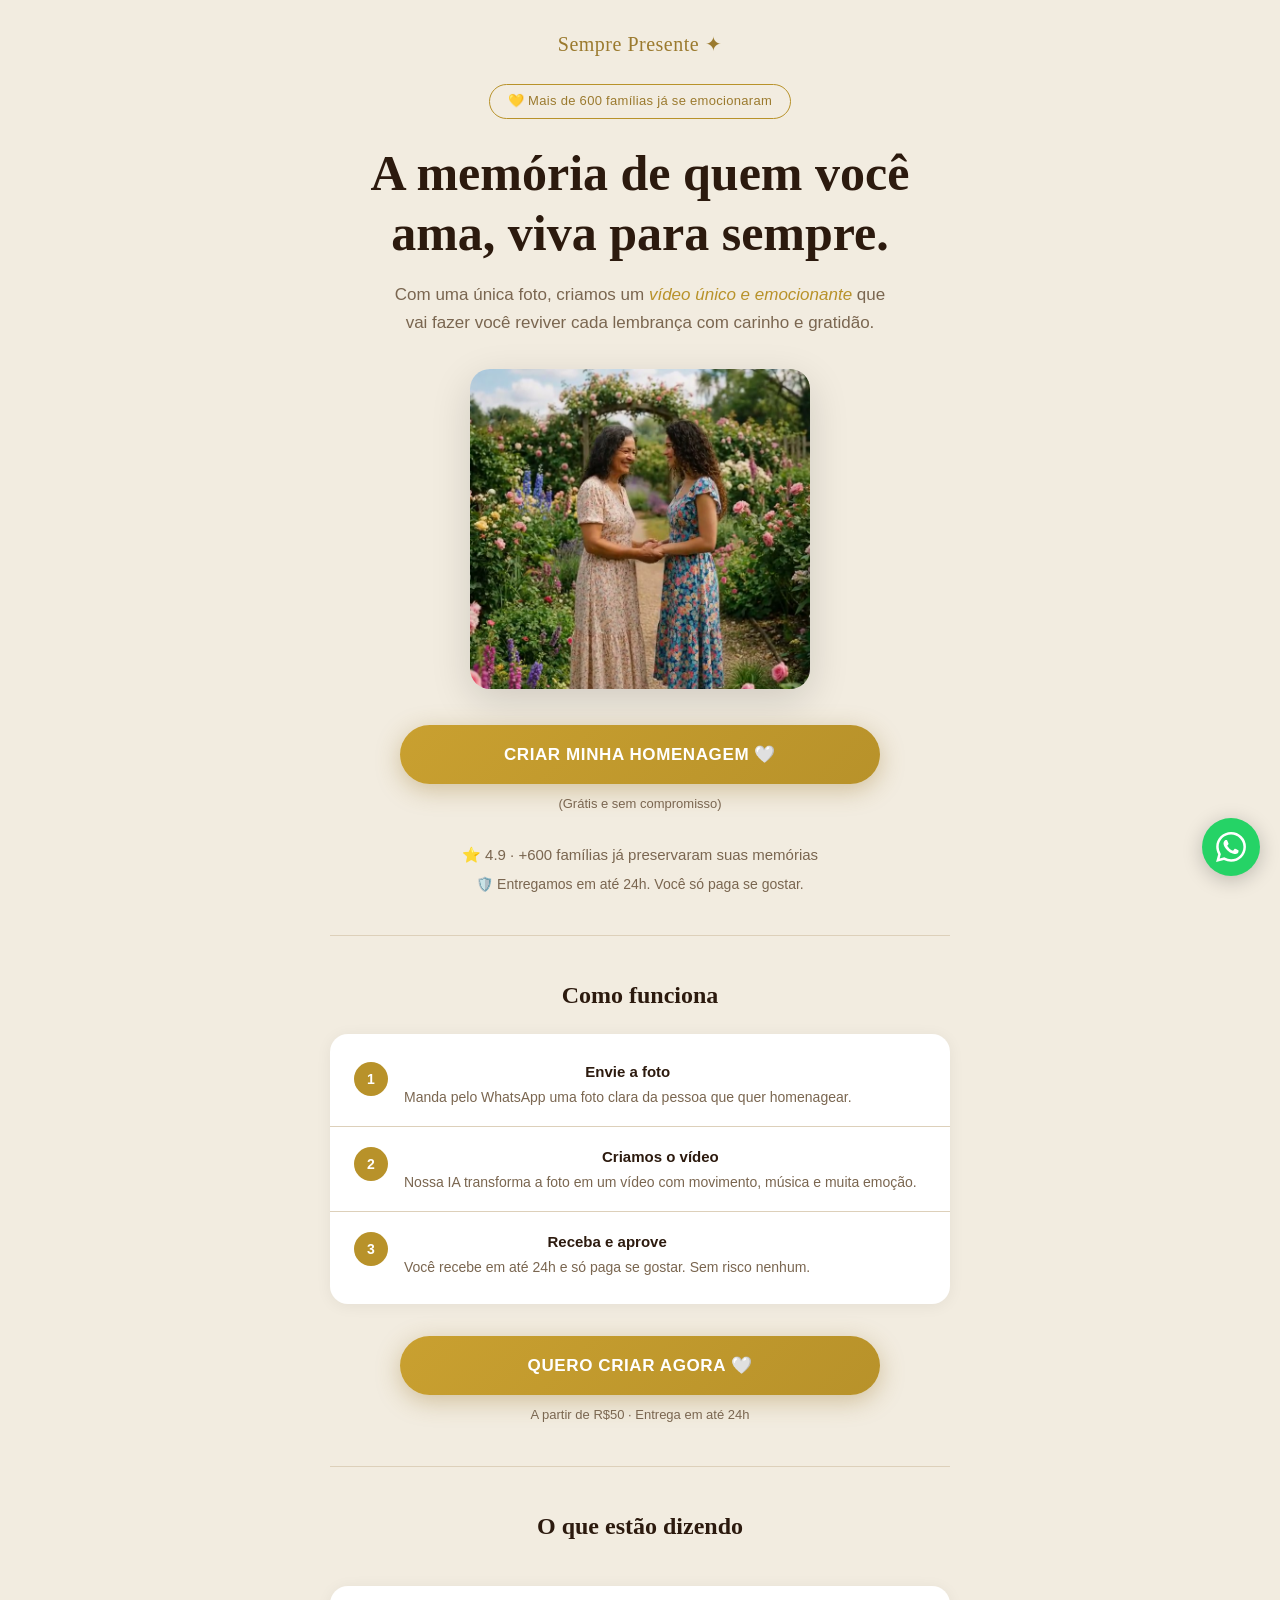
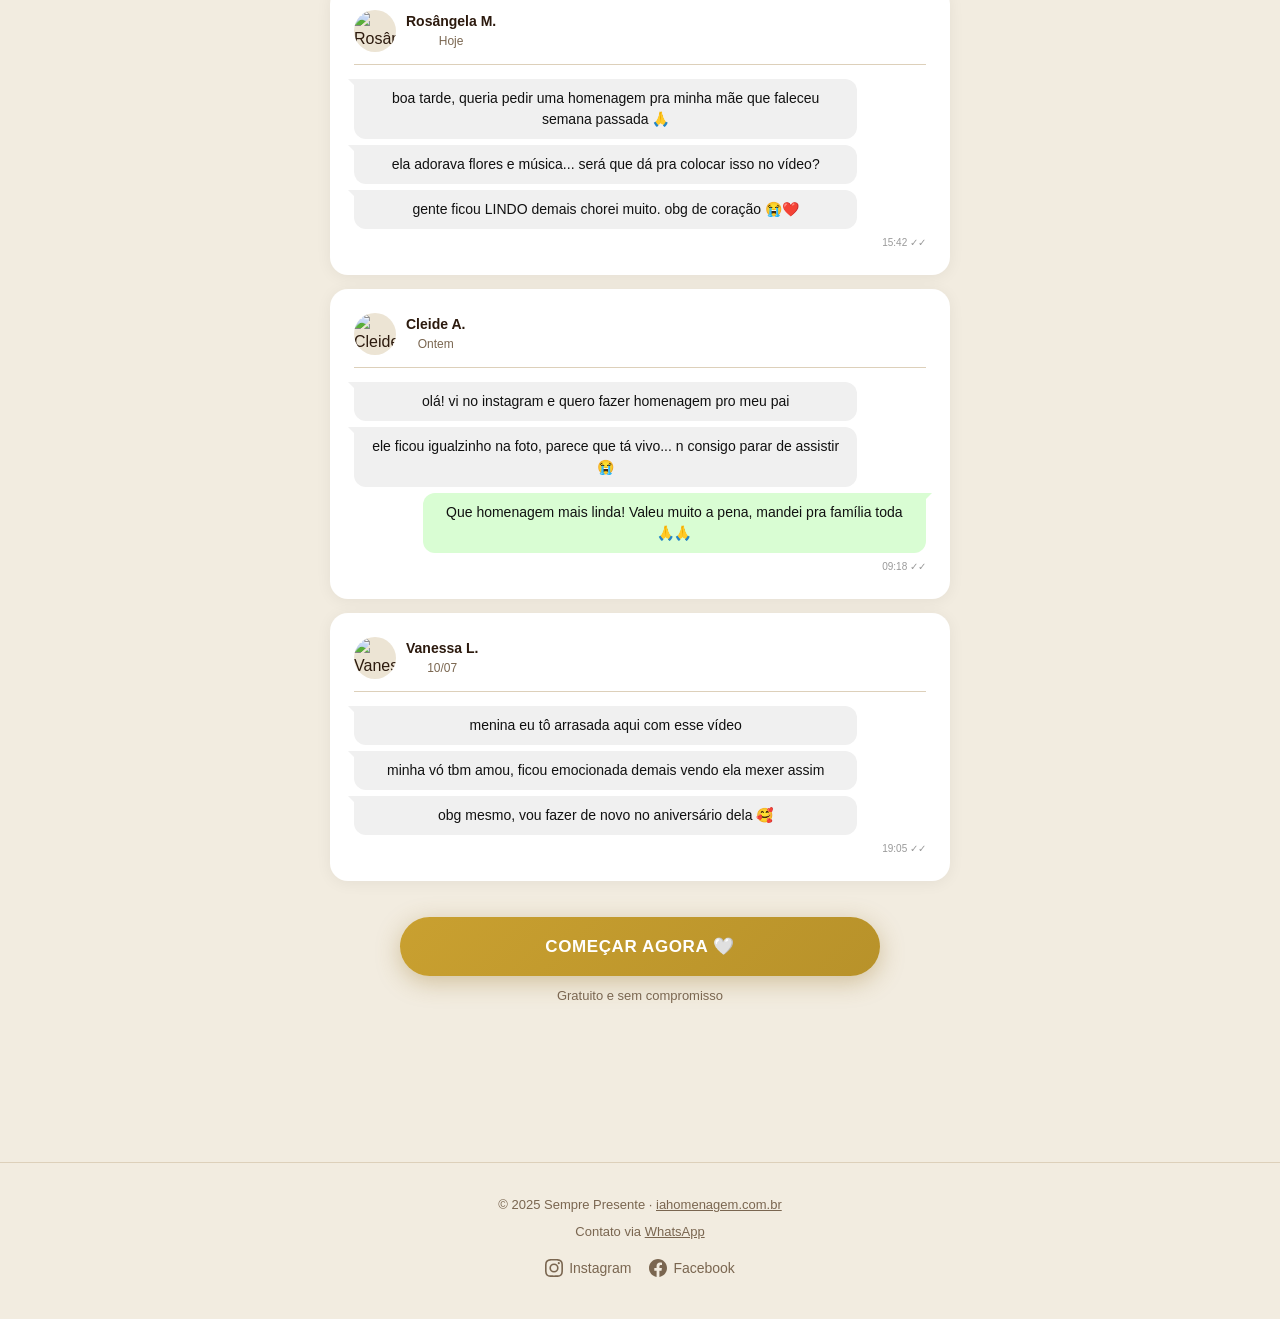
==== commit 60fee792: "Update site" ====
--- a/index.html
+++ b/index.html
@@ -603,21 +603,21 @@
 
   <!-- ═══ LANDING ═══ -->
   <section id="landing">
-    <div class="badge">⏰ Últimas vagas com desconto hoje</div>
-
-    <h1 class="headline">Um abraço de paz para acalmar a saudade.</h1>
-
-    <p class="subtitle">Transforme a foto de quem deixou saudade em um <em>vídeo emocionante</em> de homenagem, feito com inteligência artificial e muito carinho.</p>
+    <div class="badge">💛 Mais de 600 famílias já se emocionaram</div>
+
+    <h1 class="headline">A memória de quem você ama, viva para sempre.</h1>
+
+    <p class="subtitle">Com uma única foto, criamos um <em>vídeo único e emocionante</em> que vai fazer você reviver cada lembrança com carinho e gratidão.</p>
 
     <div class="hero-wrap">
       <img src="poster-hero.jpg" alt="Homenagem em vídeo — pessoa abraçada com amor" loading="eager" />
     </div>
 
-    <button class="cta-btn" onclick="startQuiz()">FAZER SIMULAÇÃO GRATUITA 🤍</button>
-    <p class="cta-sub">(Veja como ficará em instantes)</p>
-
-    <p class="social-proof">⭐ 4.9 · +600 famílias já se emocionaram</p>
-    <p class="trust">🛡️ Rápido, seguro e feito com muito respeito.</p>
+    <button class="cta-btn" onclick="startQuiz()">CRIAR MINHA HOMENAGEM 🤍</button>
+    <p class="cta-sub">(Grátis e sem compromisso)</p>
+
+    <p class="social-proof">⭐ 4.9 · +600 famílias já preservaram suas memórias</p>
+    <p class="trust">🛡️ Entregamos em até 24h. Você só paga se gostar.</p>
 
     <hr class="divider" />
 
@@ -647,8 +647,8 @@
       </div>
     </div>
 
-    <button class="cta-btn fade-up" style="margin-top: 32px;" onclick="startQuiz()">QUERO MINHA HOMENAGEM 🤍</button>
-    <p class="cta-sub">A partir de R$50 · Resultado em até 24h</p>
+    <button class="cta-btn fade-up" style="margin-top: 32px;" onclick="startQuiz()">QUERO CRIAR AGORA 🤍</button>
+    <p class="cta-sub">A partir de R$50 · Entrega em até 24h</p>
 
     <hr class="divider" />
 
@@ -707,8 +707,8 @@
 
     </div>
 
-    <button class="cta-btn fade-up" style="margin-top: 36px;" onclick="startQuiz()">FAZER MINHA HOMENAGEM 🤍</button>
-    <p class="cta-sub">Simulação gratuita · Sem compromisso</p>
+    <button class="cta-btn fade-up" style="margin-top: 36px;" onclick="startQuiz()">COMEÇAR AGORA 🤍</button>
+    <p class="cta-sub">Gratuito e sem compromisso</p>
 
   </section>
 
@@ -719,27 +719,27 @@
     <div class="quiz-step active" id="step-1">
       <div class="step-label">Passo 1 de 3</div>
       <div class="progress-bar-wrap"><div class="progress-bar-fill" style="width:33%"></div></div>
-      <h2 class="quiz-headline">Quem é a estrela que brilha no céu hoje?</h2>
+      <h2 class="quiz-headline">Para quem você quer criar esta homenagem especial?</h2>
       <div class="option-list">
-        <div class="option" onclick="selectRelacao(this,'Minha Mãe','da sua Mãe')">
+        <div class="option" onclick="selectRelacao(this,'Minha Mãe','sua Mãe')">
           <div class="option-radio"></div> Minha Mãe
         </div>
-        <div class="option" onclick="selectRelacao(this,'Meu Pai','do seu Pai')">
+        <div class="option" onclick="selectRelacao(this,'Meu Pai','seu Pai')">
           <div class="option-radio"></div> Meu Pai
         </div>
-        <div class="option" onclick="selectRelacao(this,'Minha Avó','da sua Avó')">
+        <div class="option" onclick="selectRelacao(this,'Minha Avó','sua Avó')">
           <div class="option-radio"></div> Minha Avó
         </div>
-        <div class="option" onclick="selectRelacao(this,'Meu Avô','do seu Avô')">
+        <div class="option" onclick="selectRelacao(this,'Meu Avô','seu Avô')">
           <div class="option-radio"></div> Meu Avô
         </div>
-        <div class="option" onclick="selectRelacao(this,'Meu Esposo(a)','do seu Esposo(a)')">
+        <div class="option" onclick="selectRelacao(this,'Meu Esposo(a)','seu Esposo(a)')">
           <div class="option-radio"></div> Meu Esposo(a)
         </div>
-        <div class="option" onclick="selectRelacao(this,'Meu Filho(a)','do seu Filho(a)')">
+        <div class="option" onclick="selectRelacao(this,'Meu Filho(a)','seu Filho(a)')">
           <div class="option-radio"></div> Meu Filho(a)
         </div>
-        <div class="option" onclick="selectRelacao(this,'Outro familiar','dessa pessoa especial')">
+        <div class="option" onclick="selectRelacao(this,'Outro familiar','essa pessoa especial')">
           <div class="option-radio"></div> Outro familiar ou amigo
         </div>
       </div>
@@ -749,8 +749,8 @@
     <div class="quiz-step" id="step-nome">
       <div class="step-label">Para personalizar sua homenagem</div>
       <div class="progress-bar-wrap"><div class="progress-bar-fill" style="width:45%"></div></div>
-      <h2 class="quiz-headline" id="nome-pergunta">Qual é o nome dela?</h2>
-      <input type="text" class="name-input" id="nome-input" placeholder="Digite o nome aqui..." autocomplete="off" />
+      <h2 class="quiz-headline" id="nome-pergunta">Como você chamava ela?</h2>
+      <input type="text" class="name-input" id="nome-input" placeholder="O nome que ficou no coração..." autocomplete="off" />
       <button class="next-btn" onclick="submitNome()">Continuar</button>
       <span class="skip-link" onclick="pularNome()">Prefiro não dizer agora</span>
     </div>
@@ -759,19 +759,19 @@
     <div class="quiz-step" id="step-2">
       <div class="step-label">Passo 2 de 3</div>
       <div class="progress-bar-wrap"><div class="progress-bar-fill" style="width:66%"></div></div>
-      <h2 class="quiz-headline" id="step2-titulo">Qual lembrança mais aquece o seu coração?</h2>
+      <h2 class="quiz-headline" id="step2-titulo">O que você mais sente falta hoje?</h2>
       <div class="option-list">
-        <div class="option" onclick="selectMemoria(this,'O sorriso contagiante')">
-          <div class="option-radio"></div> O sorriso contagiante.
-        </div>
-        <div class="option" onclick="selectMemoria(this,'O abraço que me acolhia')">
-          <div class="option-radio"></div> O abraço que me acolhia.
-        </div>
-        <div class="option" onclick="selectMemoria(this,'A fé inabalável e forte')">
-          <div class="option-radio"></div> A fé inabalável e forte.
-        </div>
-        <div class="option" onclick="selectMemoria(this,'Os conselhos e a sabedoria')">
-          <div class="option-radio"></div> Os conselhos e a sabedoria.
+        <div class="option" onclick="selectMemoria(this,'Do sorriso que iluminava qualquer ambiente')">
+          <div class="option-radio"></div> Do sorriso que iluminava qualquer ambiente.
+        </div>
+        <div class="option" onclick="selectMemoria(this,'Do abraço que fazia tudo ficar bem')">
+          <div class="option-radio"></div> Do abraço que fazia tudo ficar bem.
+        </div>
+        <div class="option" onclick="selectMemoria(this,'Da fé e da força que passava pra gente')">
+          <div class="option-radio"></div> Da fé e da força que passava pra gente.
+        </div>
+        <div class="option" onclick="selectMemoria(this,'Dos ensinamentos que carrego pra sempre')">
+          <div class="option-radio"></div> Dos ensinamentos que carrego pra sempre.
         </div>
       </div>
     </div>
@@ -780,16 +780,16 @@
     <div class="quiz-step" id="step-3">
       <div class="step-label">Passo 3 de 3</div>
       <div class="progress-bar-wrap"><div class="progress-bar-fill" style="width:100%"></div></div>
-      <h2 class="quiz-headline">Onde você deseja guardar esta recordação?</h2>
+      <h2 class="quiz-headline">O que esta homenagem significa para você?</h2>
       <div class="option-list">
-        <div class="option" onclick="selectDestino(this,'No meu celular, para ver quando a saudade apertar')">
-          <div class="option-radio"></div> No meu celular, para ver quando a saudade apertar.
-        </div>
-        <div class="option" onclick="selectDestino(this,'Para compartilhar com a nossa família')">
-          <div class="option-radio"></div> Para compartilhar com a nossa família.
-        </div>
-        <div class="option" onclick="selectDestino(this,'Para homenagear em uma data especial')">
-          <div class="option-radio"></div> Para homenagear em uma data especial.
+        <div class="option" onclick="selectDestino(this,'Uma forma de ter ela sempre perto de mim')">
+          <div class="option-radio"></div> Uma forma de ter ela sempre perto de mim.
+        </div>
+        <div class="option" onclick="selectDestino(this,'Um presente para toda a família guardar com carinho')">
+          <div class="option-radio"></div> Um presente para toda a família guardar com carinho.
+        </div>
+        <div class="option" onclick="selectDestino(this,'Uma homenagem especial para uma data importante')">
+          <div class="option-radio"></div> Uma homenagem especial para uma data importante.
         </div>
       </div>
     </div>
@@ -797,8 +797,8 @@
     <!-- Final: carregando → WhatsApp -->
     <div class="quiz-step" id="step-final">
       <div class="spinner"></div>
-      <h2 class="quiz-headline">Preparando sua simulação...</h2>
-      <p style="color:var(--muted);font-size:15px;text-align:center;">Em instantes vamos te conectar com nossa equipe 💙</p>
+      <h2 class="quiz-headline">Preparando a sua homenagem...</h2>
+      <p style="color:var(--muted);font-size:15px;text-align:center;">Vamos te conectar com nossa equipe agora mesmo 💙</p>
     </div>
 
   </section>
@@ -853,7 +853,7 @@
     quiz.relacao = relacao;
     quiz.generoTexto = generoTexto;
     setTimeout(function() {
-      document.getElementById('nome-pergunta').textContent = 'Qual é o nome ' + generoTexto + '?';
+      document.getElementById('nome-pergunta').textContent = 'Como você chamava ' + generoTexto + '?';
       showStep('step-nome');
     }, 350);
   }
@@ -871,8 +871,8 @@
 
   function avancarPasso2() {
     var titulo = quiz.nome
-      ? 'Qual lembrança de ' + quiz.nome + ' mais aquece o seu coração?'
-      : 'Qual lembrança mais aquece o seu coração?';
+      ? 'O que você mais sente falta em ' + quiz.nome + '?'
+      : 'O que você mais sente falta hoje?';
     document.getElementById('step2-titulo').textContent = titulo;
     showStep('step-2');
   }
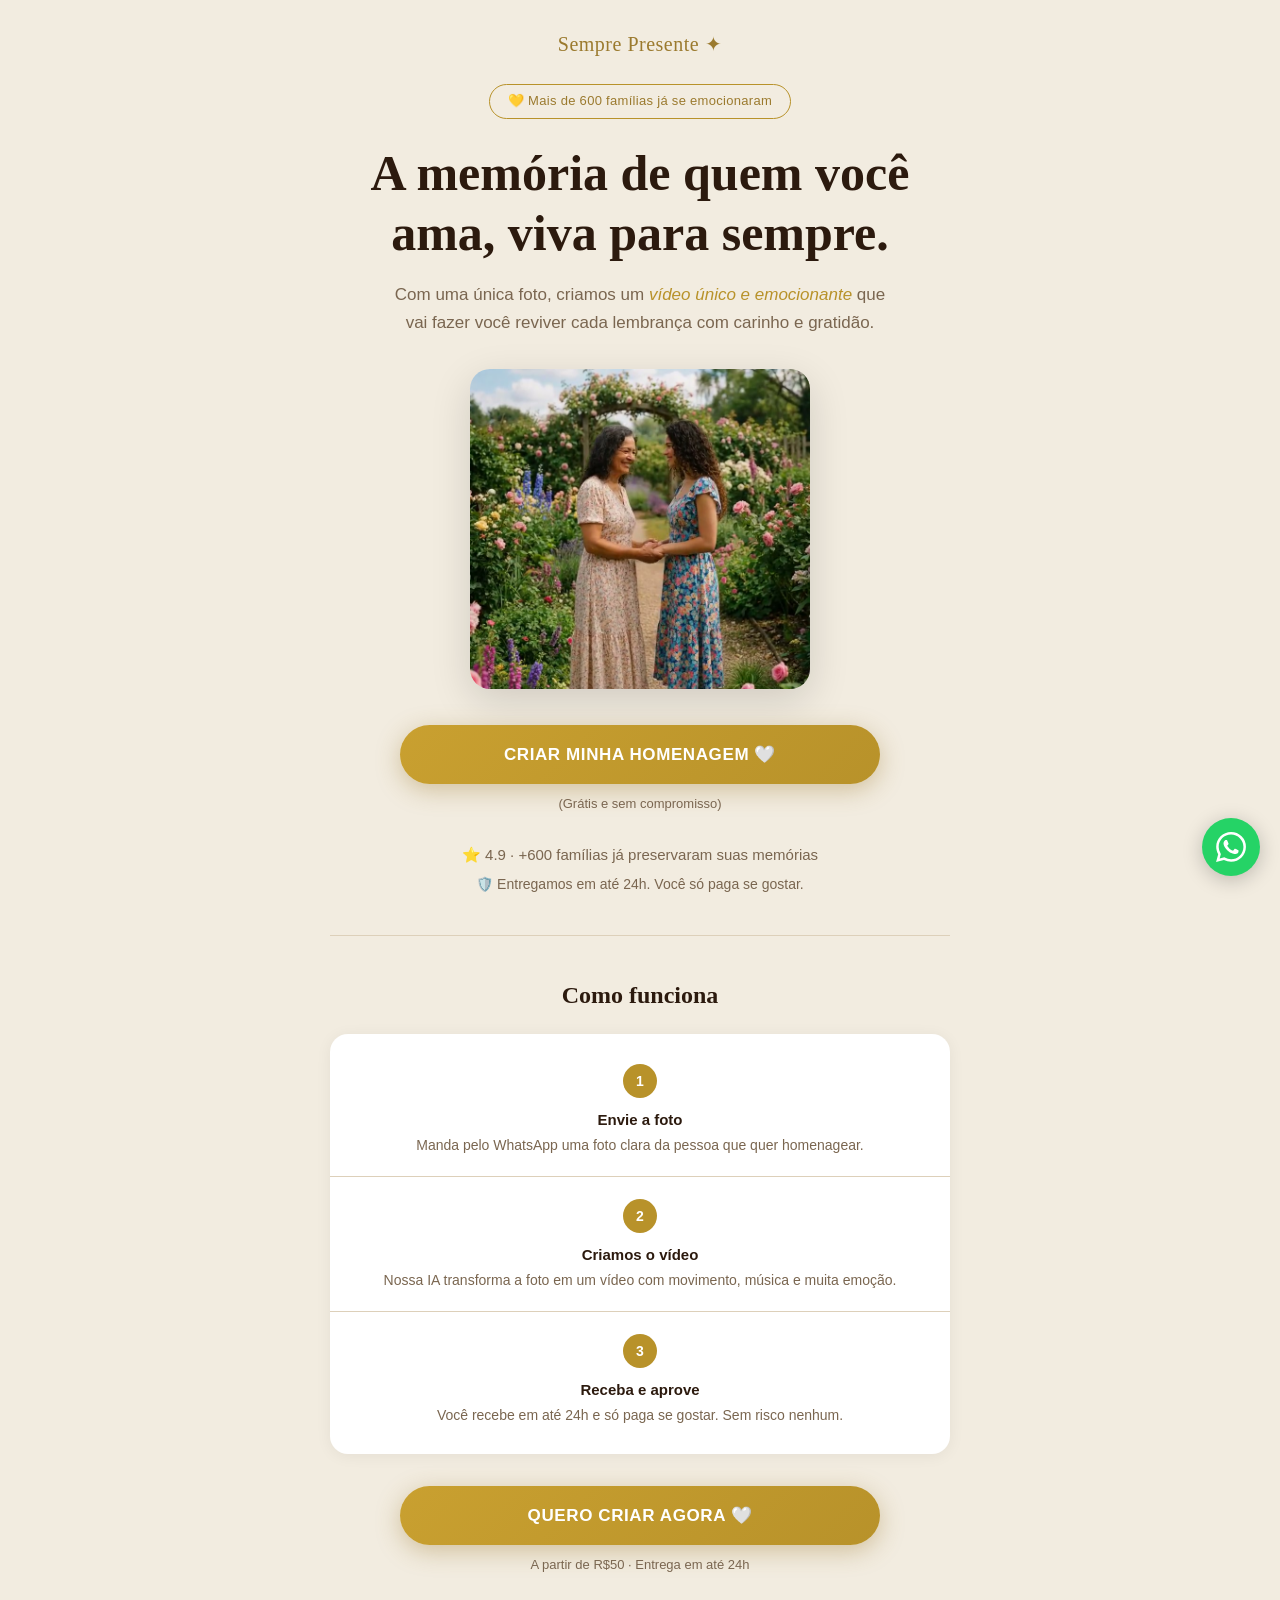
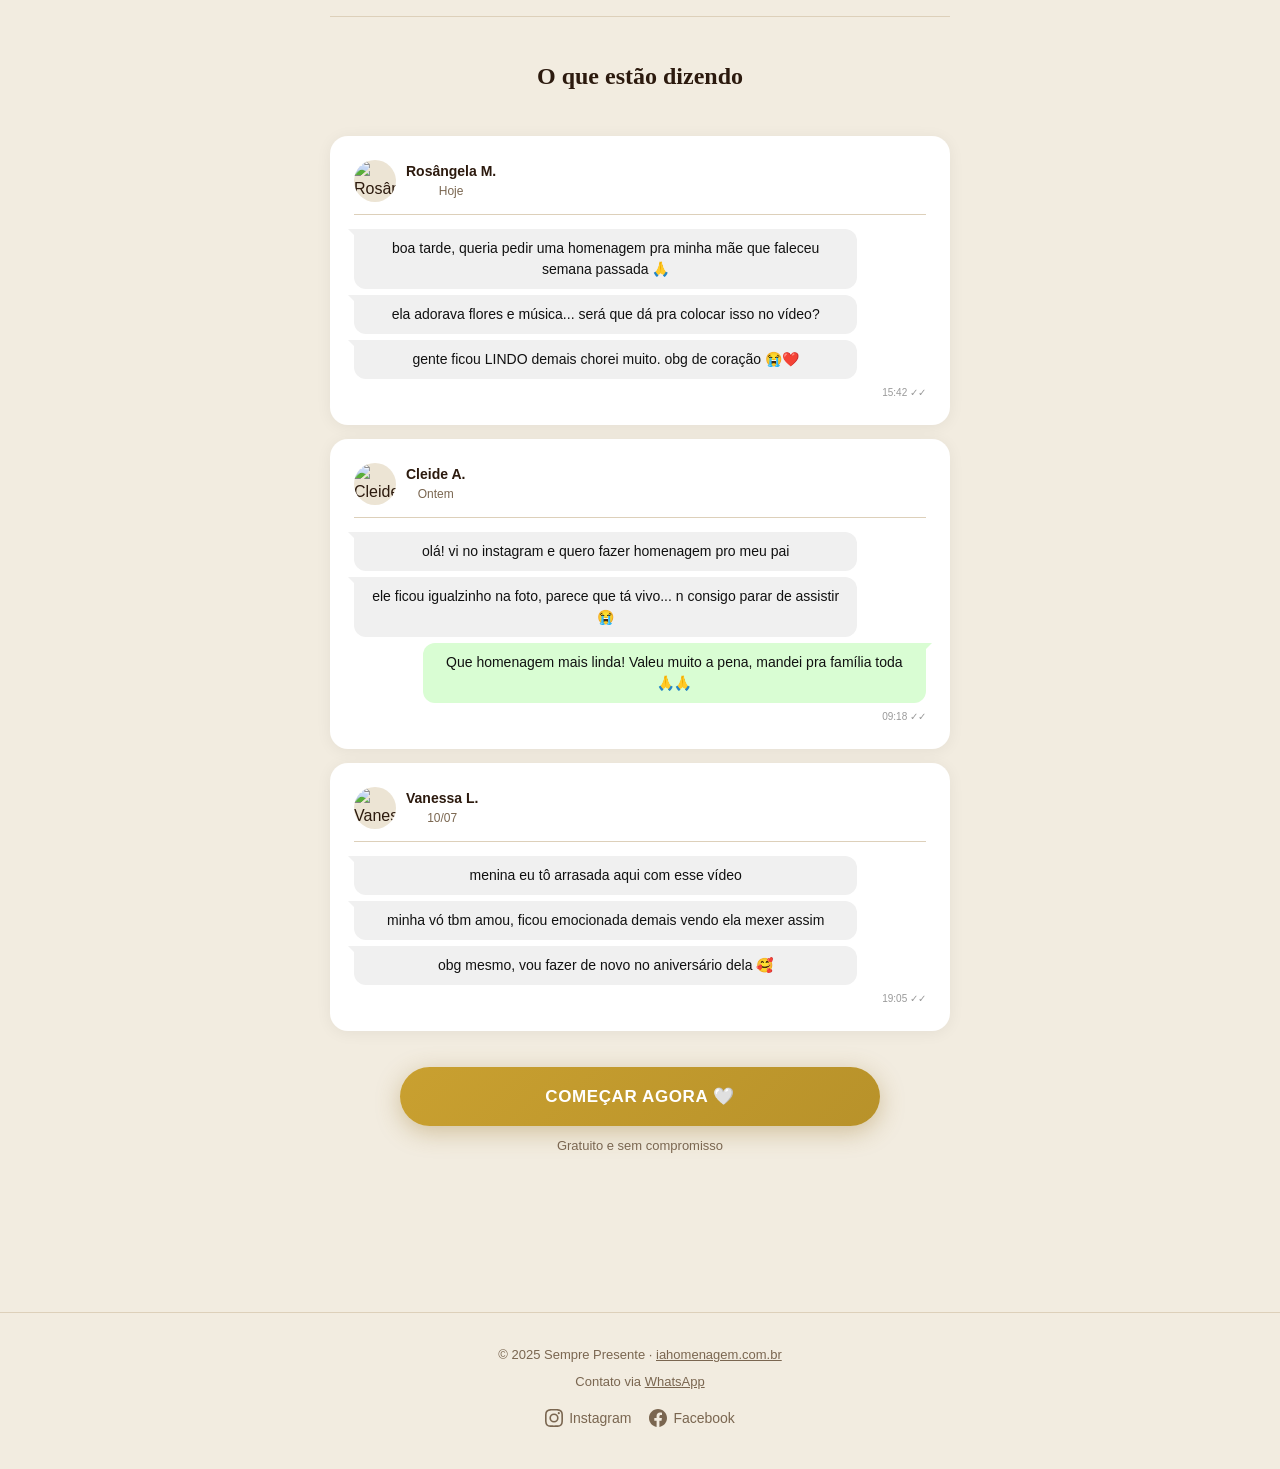
==== commit d21e84f8: "Update site" ====
--- a/index.html
+++ b/index.html
@@ -246,9 +246,11 @@
 
     .how-step {
       display: flex;
-      align-items: flex-start;
-      gap: 16px;
-      padding: 18px 24px;
+      flex-direction: column;
+      align-items: center;
+      text-align: center;
+      gap: 10px;
+      padding: 20px 24px;
     }
 
     .how-step:not(:last-child) {
@@ -268,6 +270,11 @@
       justify-content: center;
       flex-shrink: 0;
       margin-top: 2px;
+    }
+
+    .how-text {
+      text-align: center;
+      flex: 1;
     }
 
     .how-text strong {
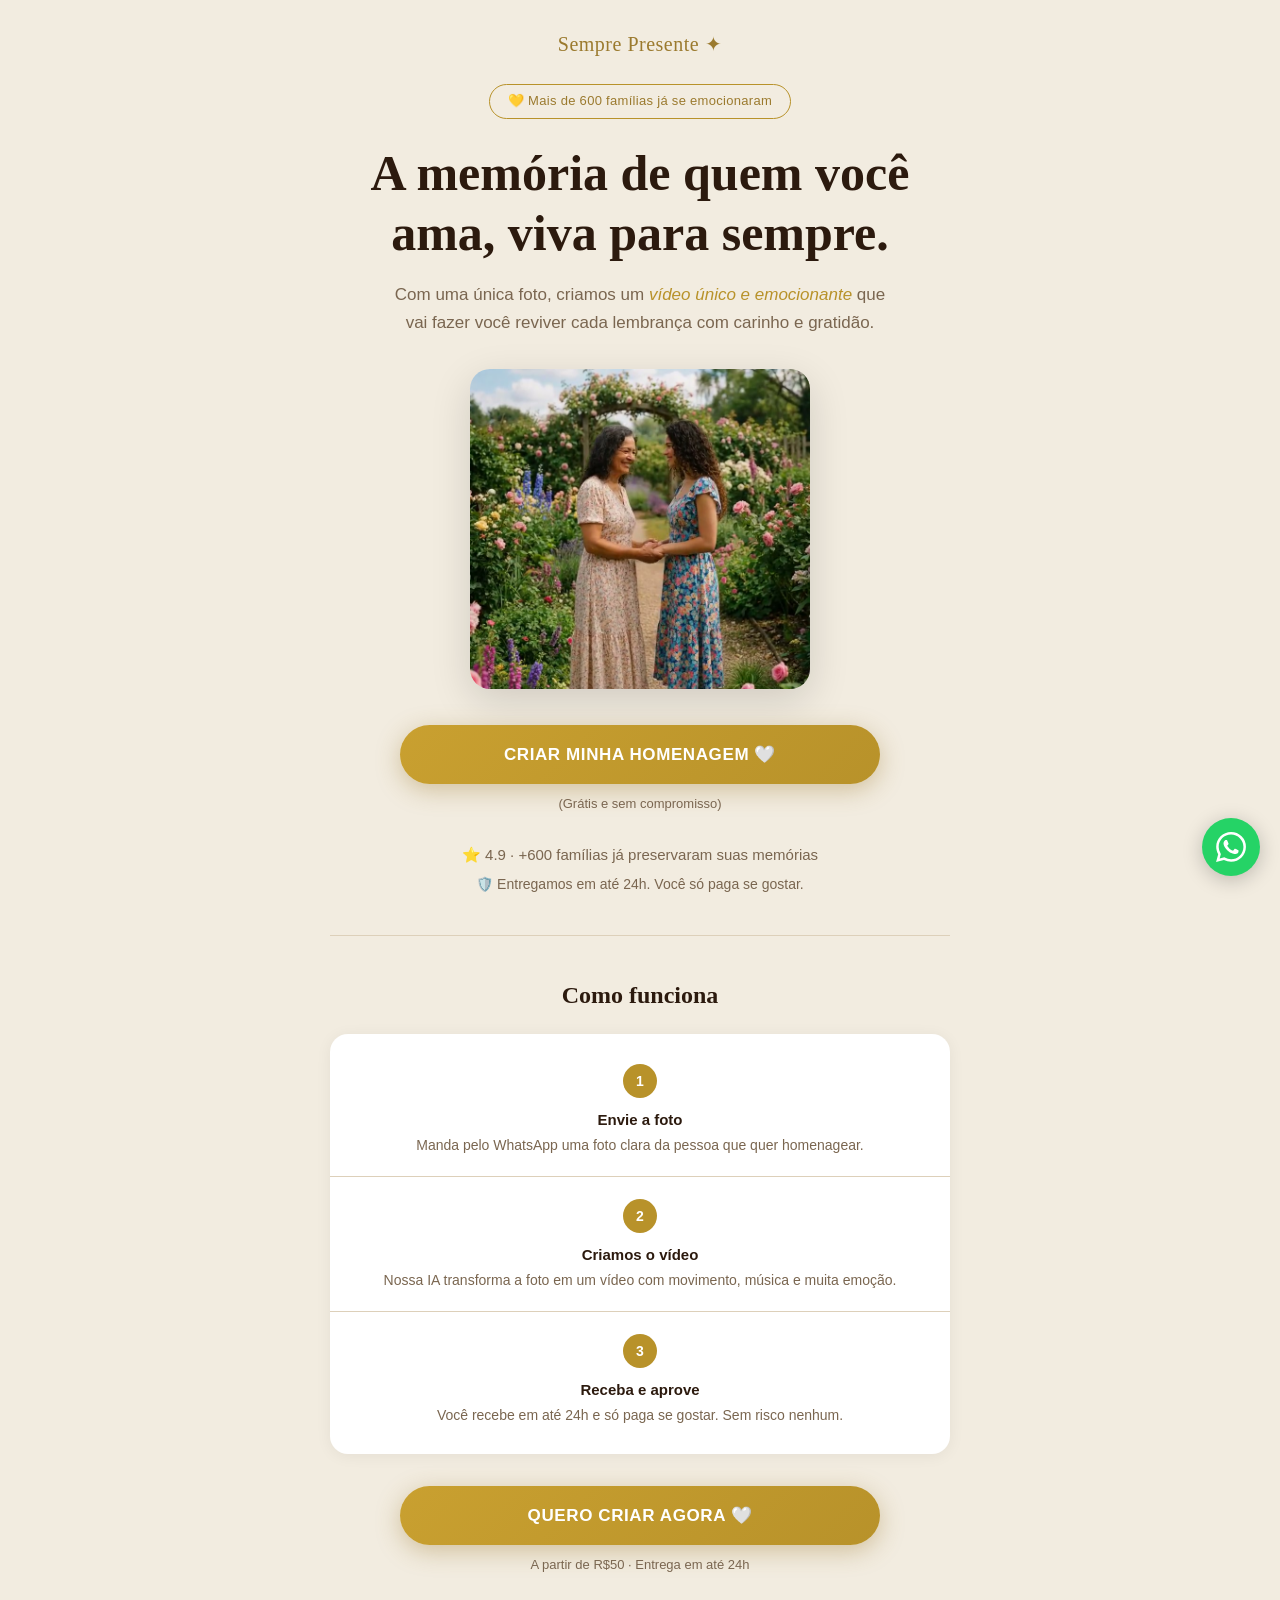
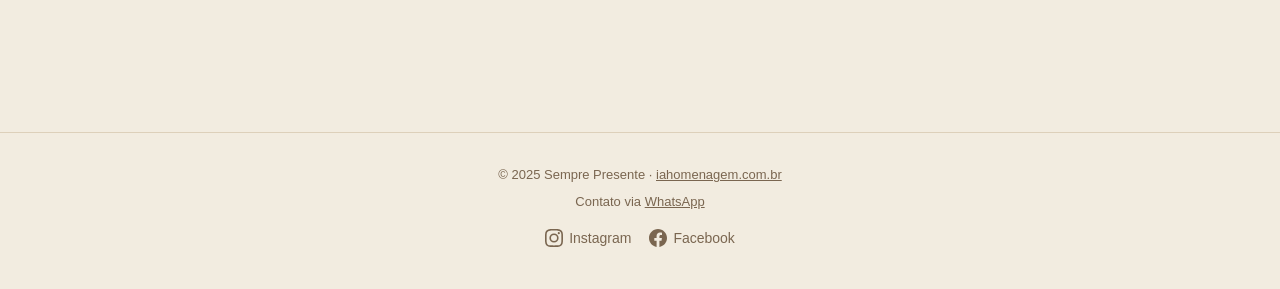
==== commit f70ad1e8: "Update site" ====
--- a/index.html
+++ b/index.html
@@ -201,8 +201,16 @@
     .cta-btn:active { transform: translateY(1px); }
 
     @media (hover: hover) {
-      .cta-btn:hover { transform: translateY(-2px); box-shadow: 0 10px 32px rgba(155,122,46,.48); }
-    }
+      .cta-btn:hover { transform: translateY(-2px); box-shadow: 0 10px 32px rgba(155,122,46,.48); animation: none; }
+    }
+
+    @keyframes pulse-cta {
+      0%   { box-shadow: 0 6px 24px rgba(155,122,46,.38), 0 0 0 0 rgba(184,146,42,.55); }
+      60%  { box-shadow: 0 6px 24px rgba(155,122,46,.38), 0 0 0 14px rgba(184,146,42,0); }
+      100% { box-shadow: 0 6px 24px rgba(155,122,46,.38), 0 0 0 0 rgba(184,146,42,0); }
+    }
+
+    .cta-btn { animation: pulse-cta 2s ease-out infinite; }
 
     .cta-sub {
       text-align: center;
@@ -657,66 +665,6 @@
     <button class="cta-btn fade-up" style="margin-top: 32px;" onclick="startQuiz()">QUERO CRIAR AGORA 🤍</button>
     <p class="cta-sub">A partir de R$50 · Entrega em até 24h</p>
 
-    <hr class="divider" />
-
-    <!-- Depoimentos -->
-    <h2 class="section-title fade-up">O que estão dizendo</h2>
-
-    <div class="testimonials">
-
-      <div class="wa-bubble-wrap fade-up">
-        <div class="wa-header">
-          <div class="wa-avatar">
-            <img src="https://i.pravatar.cc/84?img=47" alt="Rosângela M." loading="lazy" />
-          </div>
-          <div>
-            <div class="wa-name">Rosângela M.</div>
-            <div class="wa-date">Hoje</div>
-          </div>
-        </div>
-        <div class="wa-msg-recv">boa tarde, queria pedir uma homenagem pra minha mãe que faleceu semana passada 🙏</div>
-        <div class="wa-msg-recv">ela adorava flores e música... será que dá pra colocar isso no vídeo?</div>
-        <div class="wa-msg-recv">gente ficou LINDO demais chorei muito. obg de coração 😭❤️</div>
-        <div class="wa-time">15:42 ✓✓</div>
-      </div>
-
-      <div class="wa-bubble-wrap fade-up">
-        <div class="wa-header">
-          <div class="wa-avatar">
-            <img src="https://i.pravatar.cc/84?img=44" alt="Cleide A." loading="lazy" />
-          </div>
-          <div>
-            <div class="wa-name">Cleide A.</div>
-            <div class="wa-date">Ontem</div>
-          </div>
-        </div>
-        <div class="wa-msg-recv">olá! vi no instagram e quero fazer homenagem pro meu pai</div>
-        <div class="wa-msg-recv">ele ficou igualzinho na foto, parece que tá vivo... n consigo parar de assistir 😭</div>
-        <div class="wa-msg-sent">Que homenagem mais linda! Valeu muito a pena, mandei pra família toda 🙏🙏</div>
-        <div class="wa-time">09:18 ✓✓</div>
-      </div>
-
-      <div class="wa-bubble-wrap fade-up">
-        <div class="wa-header">
-          <div class="wa-avatar">
-            <img src="https://i.pravatar.cc/84?img=23" alt="Vanessa L." loading="lazy" />
-          </div>
-          <div>
-            <div class="wa-name">Vanessa L.</div>
-            <div class="wa-date">10/07</div>
-          </div>
-        </div>
-        <div class="wa-msg-recv">menina eu tô arrasada aqui com esse vídeo</div>
-        <div class="wa-msg-recv">minha vó tbm amou, ficou emocionada demais vendo ela mexer assim</div>
-        <div class="wa-msg-recv">obg mesmo, vou fazer de novo no aniversário dela 🥰</div>
-        <div class="wa-time">19:05 ✓✓</div>
-      </div>
-
-    </div>
-
-    <button class="cta-btn fade-up" style="margin-top: 36px;" onclick="startQuiz()">COMEÇAR AGORA 🤍</button>
-    <p class="cta-sub">Gratuito e sem compromisso</p>
-
   </section>
 
   <!-- ═══ QUIZ ═══ -->
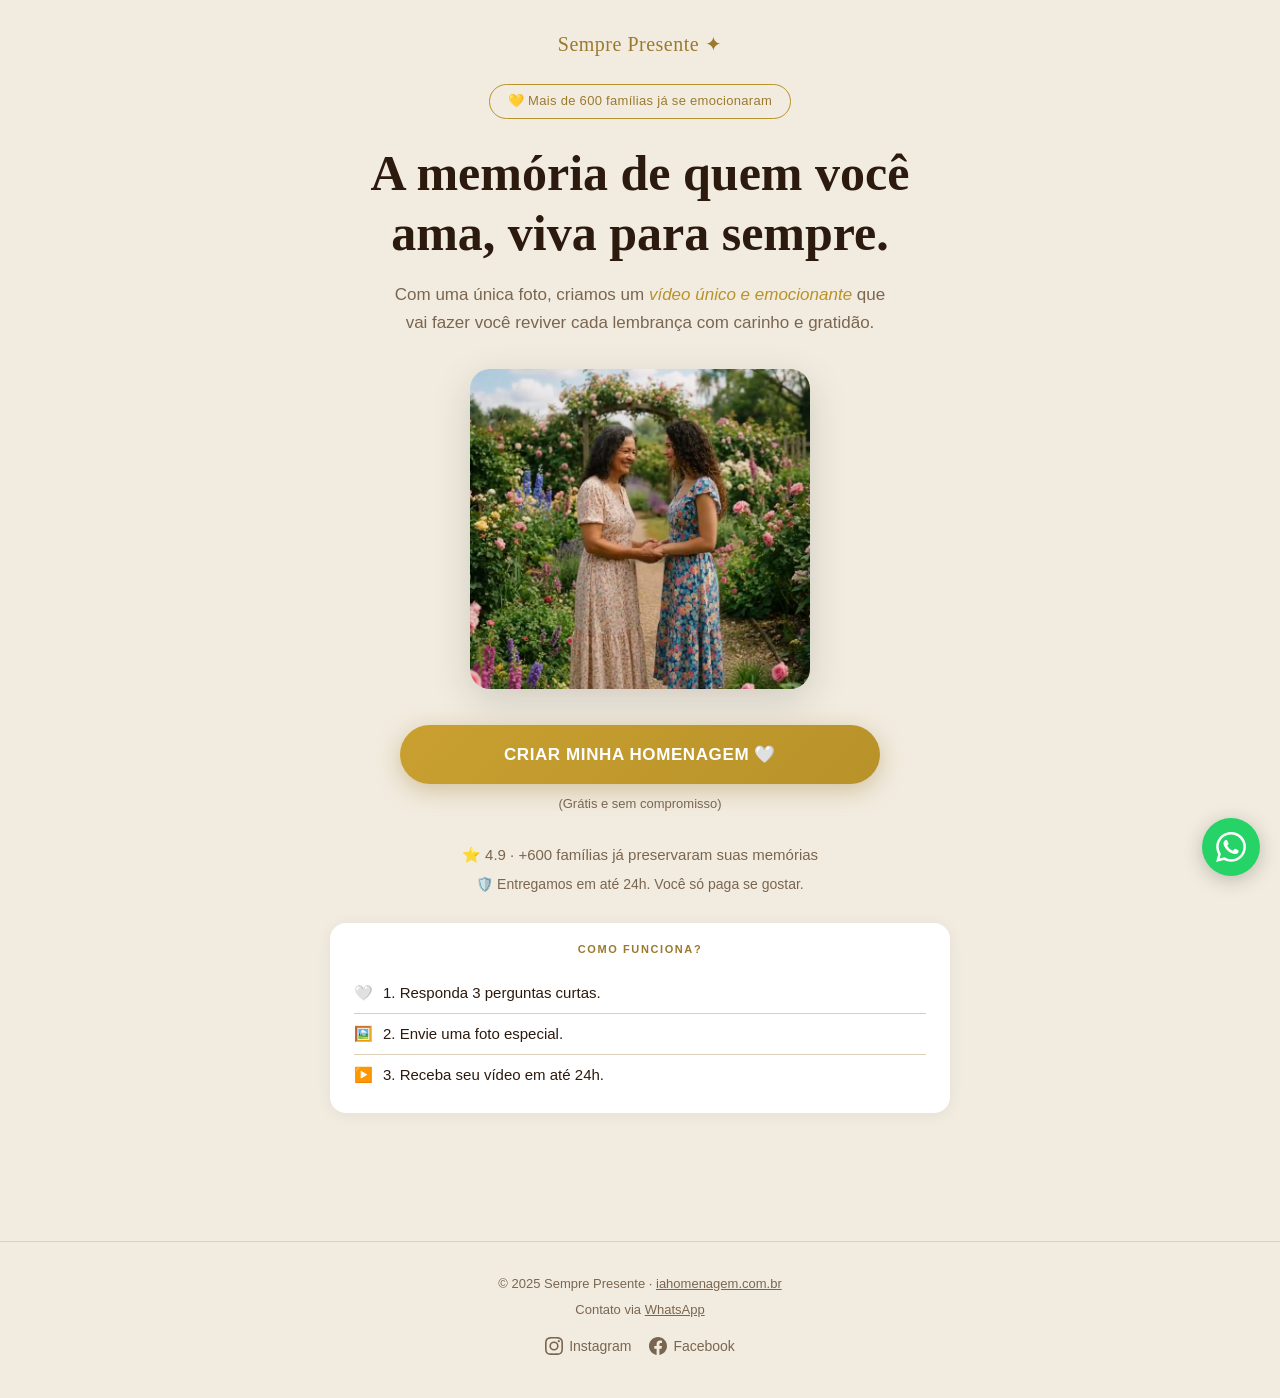
==== commit 36fbf1c5: "Update site" ====
--- a/index.html
+++ b/index.html
@@ -236,66 +236,35 @@
       margin: 40px 0;
     }
 
-    /* ── HOW IT WORKS ── */
-    .section-title {
-      font-family: Georgia, serif;
-      font-size: 24px;
+    /* ── HOW IT WORKS (compact) ── */
+    .how-compact {
+      background: var(--card);
+      border-radius: 16px;
+      padding: 18px 24px;
+      box-shadow: 0 2px 16px rgba(0,0,0,.06);
+      margin-top: 28px;
+    }
+
+    .how-compact-title {
+      font-size: 11px;
+      font-weight: 700;
+      letter-spacing: 1.6px;
+      color: var(--gold);
       text-align: center;
-      margin-bottom: 20px;
-      color: var(--text);
-    }
-
-    .how-card {
-      background: var(--card);
-      border-radius: 18px;
-      padding: 8px 0;
-      box-shadow: 0 2px 16px rgba(0,0,0,.06);
-    }
-
-    .how-step {
-      display: flex;
-      flex-direction: column;
-      align-items: center;
-      text-align: center;
-      gap: 10px;
-      padding: 20px 24px;
-    }
-
-    .how-step:not(:last-child) {
-      border-bottom: 1px solid var(--border);
-    }
-
-    .how-num {
-      width: 34px;
-      height: 34px;
-      border-radius: 50%;
-      background: var(--gold-mid);
-      color: #fff;
-      font-size: 14px;
-      font-weight: 700;
+      margin-bottom: 14px;
+    }
+
+    .how-compact-item {
       display: flex;
       align-items: center;
-      justify-content: center;
-      flex-shrink: 0;
-      margin-top: 2px;
-    }
-
-    .how-text {
-      text-align: center;
-      flex: 1;
-    }
-
-    .how-text strong {
-      display: block;
+      gap: 10px;
       font-size: 15px;
-      margin-bottom: 3px;
       color: var(--text);
-    }
-
-    .how-text p {
-      font-size: 14px;
-      color: var(--muted);
-      line-height: 1.5;
+      padding: 8px 0;
+    }
+
+    .how-compact-item:not(:last-child) {
+      border-bottom: 1px solid var(--border);
     }
 
     /* ── TESTIMONIALS ── */
@@ -634,36 +603,12 @@
     <p class="social-proof">⭐ 4.9 · +600 famílias já preservaram suas memórias</p>
     <p class="trust">🛡️ Entregamos em até 24h. Você só paga se gostar.</p>
 
-    <hr class="divider" />
-
-    <!-- Como funciona -->
-    <h2 class="section-title fade-up">Como funciona</h2>
-    <div class="how-card fade-up">
-      <div class="how-step">
-        <div class="how-num">1</div>
-        <div class="how-text">
-          <strong>Envie a foto</strong>
-          <p>Manda pelo WhatsApp uma foto clara da pessoa que quer homenagear.</p>
-        </div>
-      </div>
-      <div class="how-step">
-        <div class="how-num">2</div>
-        <div class="how-text">
-          <strong>Criamos o vídeo</strong>
-          <p>Nossa IA transforma a foto em um vídeo com movimento, música e muita emoção.</p>
-        </div>
-      </div>
-      <div class="how-step">
-        <div class="how-num">3</div>
-        <div class="how-text">
-          <strong>Receba e aprove</strong>
-          <p>Você recebe em até 24h e só paga se gostar. Sem risco nenhum.</p>
-        </div>
-      </div>
+    <div class="how-compact fade-up">
+      <p class="how-compact-title">COMO FUNCIONA?</p>
+      <div class="how-compact-item"><span>🤍</span> 1. Responda 3 perguntas curtas.</div>
+      <div class="how-compact-item"><span>🖼️</span> 2. Envie uma foto especial.</div>
+      <div class="how-compact-item"><span>▶️</span> 3. Receba seu vídeo em até 24h.</div>
     </div>
-
-    <button class="cta-btn fade-up" style="margin-top: 32px;" onclick="startQuiz()">QUERO CRIAR AGORA 🤍</button>
-    <p class="cta-sub">A partir de R$50 · Entrega em até 24h</p>
 
   </section>
 
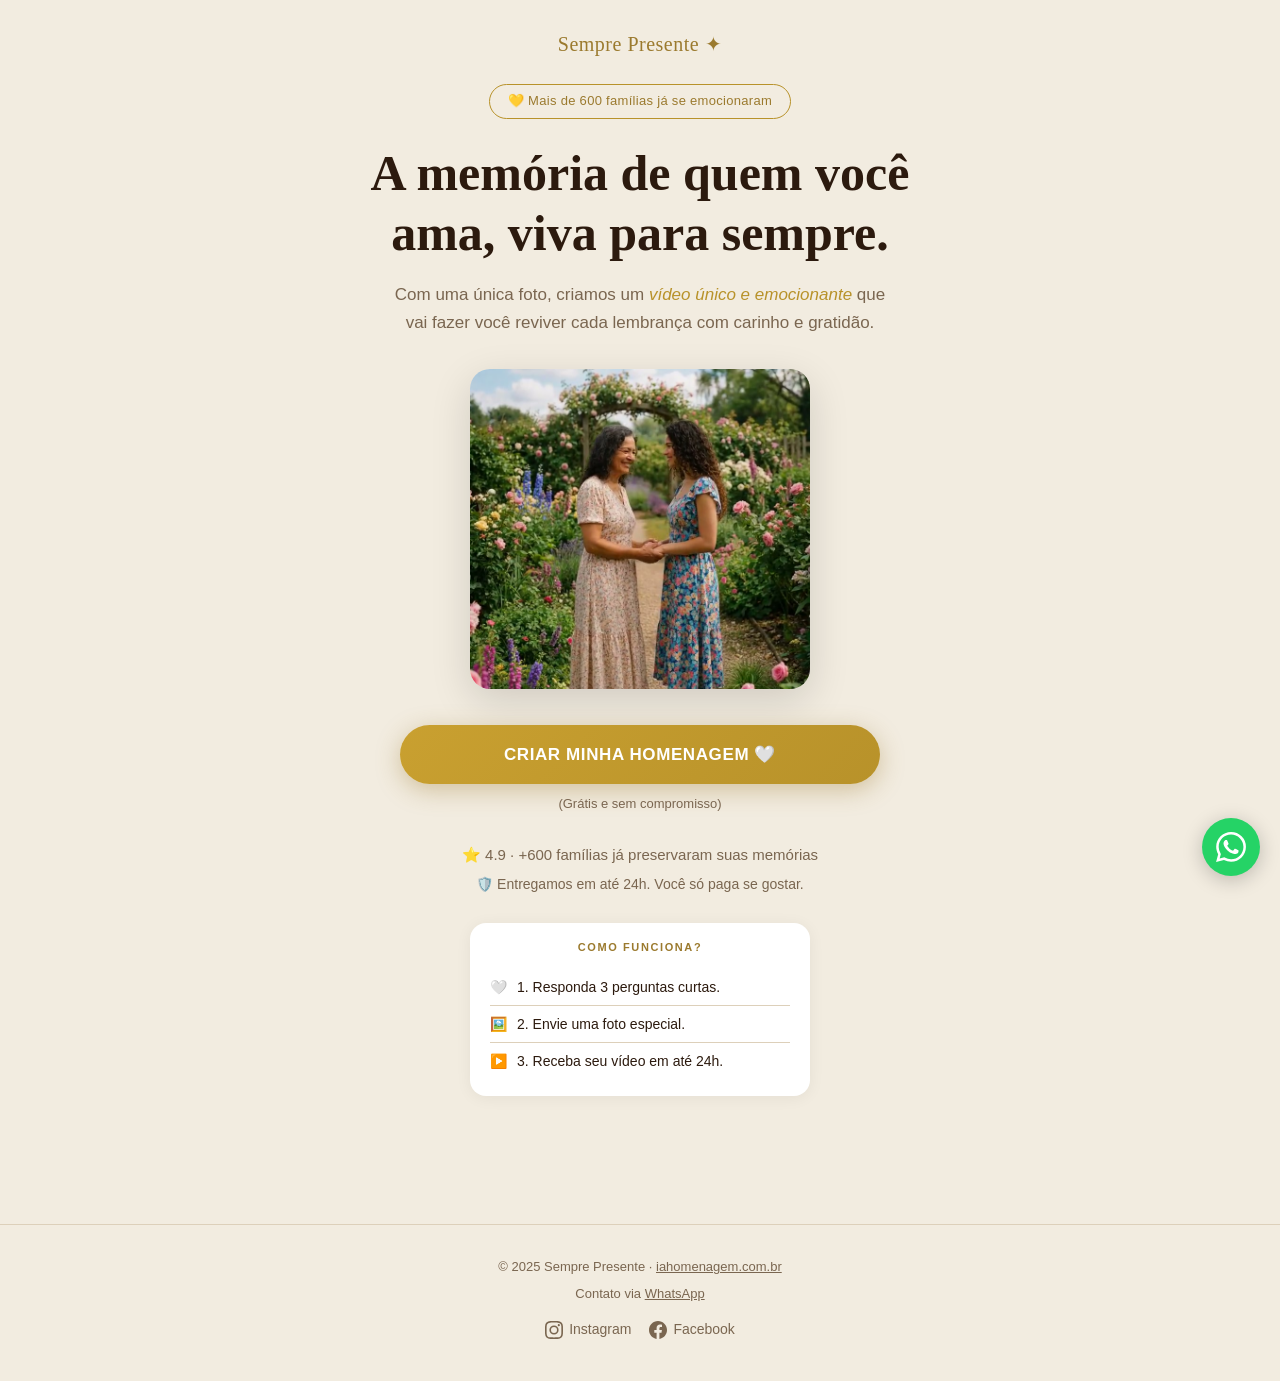
==== commit c589a767: "Update site" ====
--- a/index.html
+++ b/index.html
@@ -240,9 +240,10 @@
     .how-compact {
       background: var(--card);
       border-radius: 16px;
-      padding: 18px 24px;
+      padding: 16px 20px;
       box-shadow: 0 2px 16px rgba(0,0,0,.06);
-      margin-top: 28px;
+      margin: 28px auto 0;
+      max-width: 340px;
     }
 
     .how-compact-title {
@@ -251,16 +252,16 @@
       letter-spacing: 1.6px;
       color: var(--gold);
       text-align: center;
-      margin-bottom: 14px;
+      margin-bottom: 12px;
     }
 
     .how-compact-item {
       display: flex;
       align-items: center;
       gap: 10px;
-      font-size: 15px;
+      font-size: 14px;
       color: var(--text);
-      padding: 8px 0;
+      padding: 7px 0;
     }
 
     .how-compact-item:not(:last-child) {
